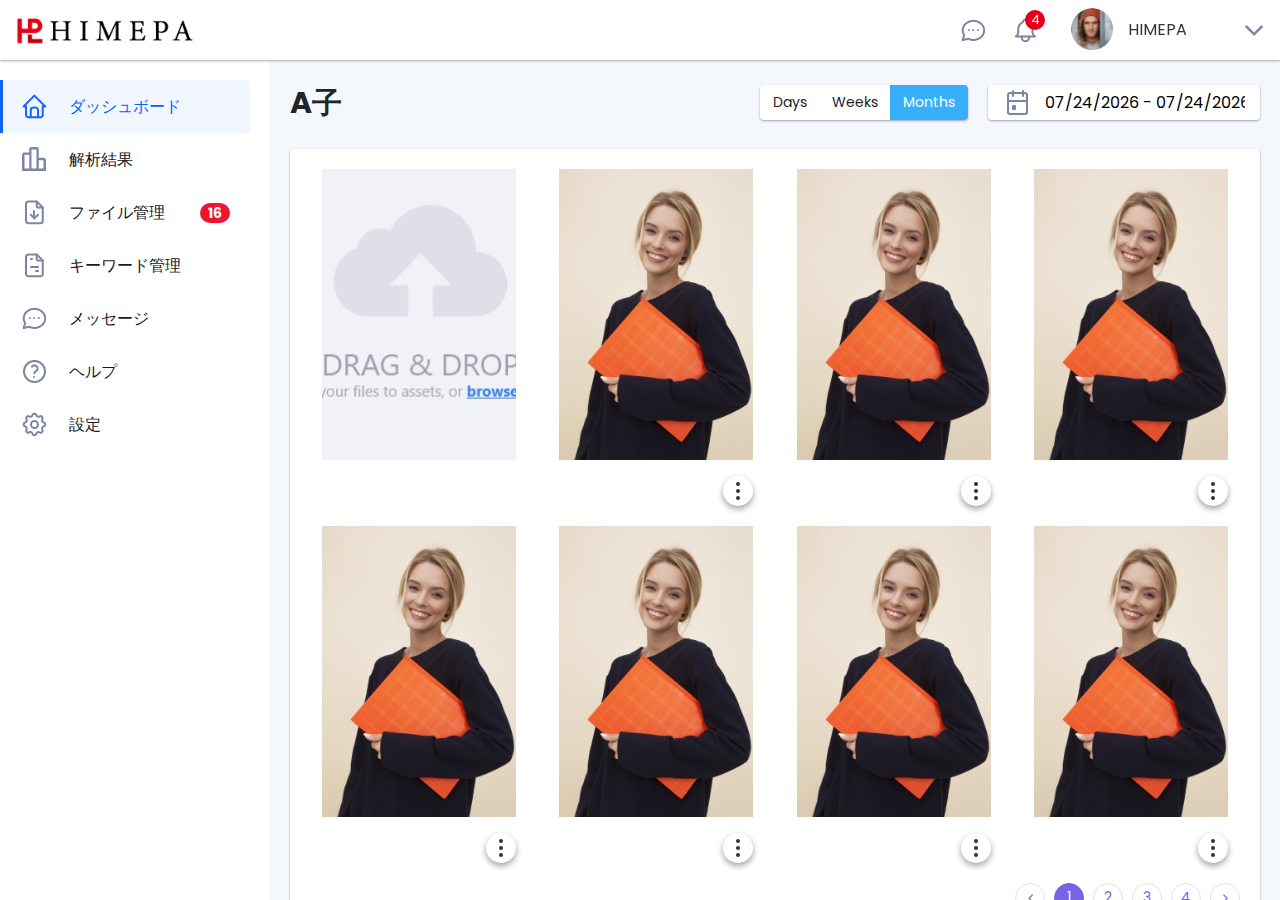
==== file-2.html @ f064c746 "init" ====
<!DOCTYPE html>
<html lang="vi">
    <head>
        <title>Title</title>
        <meta charset="utf-8" />
        <meta name="description" content="Description" />
        <meta name="viewport" content="width=device-width, initial-scale=1, maximum-scale=1, user-scalable=no" />
        <link rel="stylesheet" href="./css/libs.css" />
        <link rel="stylesheet" href="./vendor/daterangepicker/daterangepicker.css" />
        <link rel="stylesheet" href="./css/app.css" />
        <script src="./js/libs.js" defer="defer"></script>
        <script src="./vendor/highchart/highcharts.js" defer="defer"></script>
        <script src="./vendor/daterangepicker/moment.min.js" defer="defer"></script>
        <script src="./vendor/daterangepicker/daterangepicker.js" defer="defer"></script>
        <script src="./js/app.js" defer="defer"></script>
        <script src="./js/chart.js" defer="defer"></script>
    </head>
    <body>
        <div id="fb-root"></div>
        <script async defer crossorigin="anonymous" src="https://connect.facebook.net/vi_VN/sdk.js#xfbml=1&version=v7.0" nonce="QH5eTQTz"></script>
        <div class="page">
            <!-- header-->
            <header class="header">
                <div class="header__inner"><a class="header__logo" href="./index.html"><img src="./images/logo.png" alt="" /></a>
                    <div class="header__elements">
                        <ul class="h-nav">
                            <li class="h-nav__item"><a class="h-nav__link" href="#!"><img src="./images/icon-comment.png" alt="" /></a></li>
                            <li class="h-nav__item"><a class="h-nav__link" href="#!"><img src="./images/icon-bell.png" alt="" /><span class="h-nav__num">4</span></a>
                                <div class="h-nav__menu"><a class="h-notification media" href="#!">
                                        <div class="media-body">
                                            <div class="h-notification__text">Lorem ipsum dolor sit amet consectetur adipisicing elit. Laborum aut exercitationem, assumenda iusto esse eius laboriosam dolores deleniti recusandae corrupti aliquid quo, a blanditiis explicabo voluptatibus illo provident aliquam suscipit.</div>
                                            <div class="h-notification__time">23/06/2020</div>
                                        </div>
                                    </a><a class="h-notification media" href="#!">
                                        <div class="media-body">
                                            <div class="h-notification__text">Lorem ipsum dolor sit amet consectetur adipisicing elit. Laborum aut exercitationem, assumenda iusto esse eius laboriosam dolores deleniti recusandae corrupti aliquid quo, a blanditiis explicabo voluptatibus illo provident aliquam suscipit.</div>
                                            <div class="h-notification__time">23/06/2020</div>
                                        </div>
                                    </a><a class="h-notification media" href="#!">
                                        <div class="media-body">
                                            <div class="h-notification__text">Lorem ipsum dolor sit amet consectetur adipisicing elit. Laborum aut exercitationem, assumenda iusto esse eius laboriosam dolores deleniti recusandae corrupti aliquid quo, a blanditiis explicabo voluptatibus illo provident aliquam suscipit.</div>
                                            <div class="h-notification__time">23/06/2020</div>
                                        </div>
                                    </a><a class="h-notification media" href="#!">
                                        <div class="media-body">
                                            <div class="h-notification__text">Lorem ipsum dolor sit amet consectetur adipisicing elit. Laborum aut exercitationem, assumenda iusto esse eius laboriosam dolores deleniti recusandae corrupti aliquid quo, a blanditiis explicabo voluptatibus illo provident aliquam suscipit.</div>
                                            <div class="h-notification__time">23/06/2020</div>
                                        </div>
                                    </a><a class="h-nav__viewall" href="./account-notification.html">Xem tất cả thông báo</a>
                                </div>
                            </li>
                        </ul>
                        <section class="navbar js-navbar">
                            <div class="navbar__backdrop js-navbar-toggle"></div>
                            <div class="navbar__wrapper">
                                <div class="navbar__header"><a class="header__logo" href="./index.html"><img src="./images/logo.png" alt="" /></a>
                                    <button class="navbar-toggle js-navbar-toggle ml-auto"><span></span><span></span><span></span></button>
                                </div>
                                <div class="navbar__body">
                                    <nav class="h-user"><a class="h-user__toggle" href="#!">
                                            <div class="h-user__avatar"><img src="./images/avatar.png" alt="" /></div><span class="h-user__name mr-3">HIMEPA</span><i class="fa fa-2x fa-angle-down ml-auto"></i>
                                        </a>
                                        <div class="h-user__dropdown"><a class="h-user__item" href="#!"><i class="fa fa-user fa-fw mr-2"></i>Profile</a><a class="h-user__item" href="#!"><i class="fa fa-power-off fa-fw mr-2"></i>Log out</a></div>
                                    </nav>
                                </div>
                            </div>
                        </section>
                        <button class="navbar-toggle d-lg-none js-navbar-toggle ml-20"><span></span><span></span><span></span></button>
                    </div>
                </div>
            </header>
            <div class="page__main">
                <div class="page__sidebar">
                    <ul class="menu">
                        <li class="menu-item"><a class="menu-link active" href="#!"><img src="./images/icon-home.png" alt="" /><span class="menu-text">ダッシュボード</span></a></li>
                        <li class="menu-item"><a class="menu-link" href="./result.html"><img src="./images/icon-bar-chart.png" alt="" /><span class="menu-text">解析結果</span></a></li>
                        <li class="menu-item"><a class="menu-link" href="./file.html"><img src="./images/icon-download.png" alt="" /><span class="menu-text">ファイル管理</span><span class="menu-number">16</span></a></li>
                        <li class="menu-item"><a class="menu-link" href="./keywords.html"><img src="./images/icon-file-text.png" alt="" /><span class="menu-text">キーワード管理</span></a></li>
                        <li class="menu-item"><a class="menu-link" href="#!"><img src="./images/icon-comment.png" alt="" /><span class="menu-text">メッセージ</span></a></li>
                        <li class="menu-item"><a class="menu-link" href="#!"><img src="./images/icon-help.png" alt="" /><span class="menu-text">ヘルプ</span></a></li>
                        <li class="menu-item"><a class="menu-link" href="#!"><img src="./images/icon-cog.png" alt="" /><span class="menu-text">設定</span></a></li>
                    </ul>
                </div>
                <div class="page__content">
                    <!-- main content-->
                    <!-- page header-->
                    <div class="page__header">
                        <div class="page__title">A子</div>
                        <div class="page__elements">
                            <div class="calendar-type btn-group mr-sm-20 mb-10 mb-sm-0"><a class="btn" href="#!">Days</a><a class="btn" href="#!">Weeks</a><a class="btn active" href="#!">Months</a></div>
                            <label class="m-datepicker"><img src="./images/icon-calendar.png" alt="" />
                                <input class="js-daterangepicker" type="text" value="" size="1" />
                            </label>
                        </div>
                    </div>
                    <section class="section">
                        <div class="section__body">
                            <div class="card-grid">
                                <div class="card-grid__col">
                                    <div class="card-2"><a class="card-2__frame" href="#!"><img src="./images/drag-and-drop.jpg" alt="" /></a></div>
                                </div>
                                <div class="card-grid__col">
                                    <div class="card-2"><a class="card-2__frame" href="#!"><img src="./images/girl.jpg" alt="" /></a>
                                        <div class="card-2__footer">
                                            <div class="card-2__name"></div>
                                            <div class="m-dropdown card-2__dropdown"><a class="m-dropdown__toggle" href="#!"><span></span><span></span><span></span></a>
                                                <div class="m-dropdown__menu"><a class="m-dropdown__item" href="#!"><i class="fa fa-fw fa-pencil-square-o mr-2"></i>Edit</a><a class="m-dropdown__item" href="#!"><i class="fa fa-fw fa-trash-o mr-2"></i>Delete</a></div>
                                            </div>
                                        </div>
                                    </div>
                                </div>
                                <div class="card-grid__col">
                                    <div class="card-2"><a class="card-2__frame" href="#!"><img src="./images/girl.jpg" alt="" /></a>
                                        <div class="card-2__footer">
                                            <div class="card-2__name"></div>
                                            <div class="m-dropdown card-2__dropdown"><a class="m-dropdown__toggle" href="#!"><span></span><span></span><span></span></a>
                                                <div class="m-dropdown__menu"><a class="m-dropdown__item" href="#!"><i class="fa fa-fw fa-pencil-square-o mr-2"></i>Edit</a><a class="m-dropdown__item" href="#!"><i class="fa fa-fw fa-trash-o mr-2"></i>Delete</a></div>
                                            </div>
                                        </div>
                                    </div>
                                </div>
                                <div class="card-grid__col">
                                    <div class="card-2"><a class="card-2__frame" href="#!"><img src="./images/girl.jpg" alt="" /></a>
                                        <div class="card-2__footer">
                                            <div class="card-2__name"></div>
                                            <div class="m-dropdown card-2__dropdown"><a class="m-dropdown__toggle" href="#!"><span></span><span></span><span></span></a>
                                                <div class="m-dropdown__menu"><a class="m-dropdown__item" href="#!"><i class="fa fa-fw fa-pencil-square-o mr-2"></i>Edit</a><a class="m-dropdown__item" href="#!"><i class="fa fa-fw fa-trash-o mr-2"></i>Delete</a></div>
                                            </div>
                                        </div>
                                    </div>
                                </div>
                                <div class="card-grid__col">
                                    <div class="card-2"><a class="card-2__frame" href="#!"><img src="./images/girl.jpg" alt="" /></a>
                                        <div class="card-2__footer">
                                            <div class="card-2__name"></div>
                                            <div class="m-dropdown card-2__dropdown"><a class="m-dropdown__toggle" href="#!"><span></span><span></span><span></span></a>
                                                <div class="m-dropdown__menu"><a class="m-dropdown__item" href="#!"><i class="fa fa-fw fa-pencil-square-o mr-2"></i>Edit</a><a class="m-dropdown__item" href="#!"><i class="fa fa-fw fa-trash-o mr-2"></i>Delete</a></div>
                                            </div>
                                        </div>
                                    </div>
                                </div>
                                <div class="card-grid__col">
                                    <div class="card-2"><a class="card-2__frame" href="#!"><img src="./images/girl.jpg" alt="" /></a>
                                        <div class="card-2__footer">
                                            <div class="card-2__name"></div>
                                            <div class="m-dropdown card-2__dropdown"><a class="m-dropdown__toggle" href="#!"><span></span><span></span><span></span></a>
                                                <div class="m-dropdown__menu"><a class="m-dropdown__item" href="#!"><i class="fa fa-fw fa-pencil-square-o mr-2"></i>Edit</a><a class="m-dropdown__item" href="#!"><i class="fa fa-fw fa-trash-o mr-2"></i>Delete</a></div>
                                            </div>
                                        </div>
                                    </div>
                                </div>
                                <div class="card-grid__col">
                                    <div class="card-2"><a class="card-2__frame" href="#!"><img src="./images/girl.jpg" alt="" /></a>
                                        <div class="card-2__footer">
                                            <div class="card-2__name"></div>
                                            <div class="m-dropdown card-2__dropdown"><a class="m-dropdown__toggle" href="#!"><span></span><span></span><span></span></a>
                                                <div class="m-dropdown__menu"><a class="m-dropdown__item" href="#!"><i class="fa fa-fw fa-pencil-square-o mr-2"></i>Edit</a><a class="m-dropdown__item" href="#!"><i class="fa fa-fw fa-trash-o mr-2"></i>Delete</a></div>
                                            </div>
                                        </div>
                                    </div>
                                </div>
                                <div class="card-grid__col">
                                    <div class="card-2"><a class="card-2__frame" href="#!"><img src="./images/girl.jpg" alt="" /></a>
                                        <div class="card-2__footer">
                                            <div class="card-2__name"></div>
                                            <div class="m-dropdown card-2__dropdown"><a class="m-dropdown__toggle" href="#!"><span></span><span></span><span></span></a>
                                                <div class="m-dropdown__menu"><a class="m-dropdown__item" href="#!"><i class="fa fa-fw fa-pencil-square-o mr-2"></i>Edit</a><a class="m-dropdown__item" href="#!"><i class="fa fa-fw fa-trash-o mr-2"></i>Delete</a></div>
                                            </div>
                                        </div>
                                    </div>
                                </div>
                            </div>
                            <nav class="section__pagination">
                                <ul class="pagination">
                                    <li class="page-item disabled"><a class="page-link" href="#!"><i class="fa fa-angle-left"></i></a></li>
                                    <li class="page-item active"><a class="page-link" href="#!">1</a></li>
                                    <li class="page-item"><a class="page-link" href="#!">2</a></li>
                                    <li class="page-item"><a class="page-link" href="#!">3</a></li>
                                    <li class="page-item"><a class="page-link" href="#!">4</a></li>
                                    <li class="page-item"><a class="page-link" href="#!"><i class="fa fa-angle-right"></i></a></li>
                                </ul>
                            </nav>
                        </div>
                    </section>
                </div>
            </div>
        </div>
    </body>
</html>
---- css/libs.css ----
/*!
 *  Font Awesome 4.7.0 by @davegandy - http://fontawesome.io - @fontawesome
 *  License - http://fontawesome.io/license (Font: SIL OFL 1.1, CSS: MIT License)
 */@font-face{font-family:FontAwesome;src:url(../fonts/fontawesome-webfont.eot?v=4.7.0);src:url(../fonts/fontawesome-webfont.eot?#iefix&v=4.7.0) format('embedded-opentype'),url(../fonts/fontawesome-webfont.woff2?v=4.7.0) format('woff2'),url(../fonts/fontawesome-webfont.woff?v=4.7.0) format('woff'),url(../fonts/fontawesome-webfont.ttf?v=4.7.0) format('truetype'),url(../fonts/fontawesome-webfont.svg?v=4.7.0#fontawesomeregular) format('svg');font-weight:400;font-style:normal}.fa{display:inline-block;font:normal normal normal 14px/1 FontAwesome;font-size:inherit;text-rendering:auto;-webkit-font-smoothing:antialiased;-moz-osx-font-smoothing:grayscale}.fa-lg{font-size:1.33333333em;line-height:.75em;vertical-align:-15%}.fa-2x{font-size:2em}.fa-3x{font-size:3em}.fa-4x{font-size:4em}.fa-5x{font-size:5em}.fa-fw{width:1.28571429em;text-align:center}.fa-ul{padding-left:0;margin-left:2.14285714em;list-style-type:none}.fa-ul>li{position:relative}.fa-li{position:absolute;left:-2.14285714em;width:2.14285714em;top:.14285714em;text-align:center}.fa-li.fa-lg{left:-1.85714286em}.fa-border{padding:.2em .25em .15em;border:solid .08em #eee;border-radius:.1em}.fa-pull-left{float:left}.fa-pull-right{float:right}.fa.fa-pull-left{margin-right:.3em}.fa.fa-pull-right{margin-left:.3em}.pull-right{float:right}.pull-left{float:left}.fa.pull-left{margin-right:.3em}.fa.pull-right{margin-left:.3em}.fa-spin{-webkit-animation:fa-spin 2s infinite linear;animation:fa-spin 2s infinite linear}.fa-pulse{-webkit-animation:fa-spin 1s infinite steps(8);animation:fa-spin 1s infinite steps(8)}@-webkit-keyframes fa-spin{0%{-webkit-transform:rotate(0);transform:rotate(0)}100%{-webkit-transform:rotate(359deg);transform:rotate(359deg)}}@keyframes fa-spin{0%{-webkit-transform:rotate(0);transform:rotate(0)}100%{-webkit-transform:rotate(359deg);transform:rotate(359deg)}}.fa-rotate-90{-webkit-transform:rotate(90deg);-ms-transform:rotate(90deg);transform:rotate(90deg)}.fa-rotate-180{-webkit-transform:rotate(180deg);-ms-transform:rotate(180deg);transform:rotate(180deg)}.fa-rotate-270{-webkit-transform:rotate(270deg);-ms-transform:rotate(270deg);transform:rotate(270deg)}.fa-flip-horizontal{-webkit-transform:scale(-1,1);-ms-transform:scale(-1,1);transform:scale(-1,1)}.fa-flip-vertical{-webkit-transform:scale(1,-1);-ms-transform:scale(1,-1);transform:scale(1,-1)}:root .fa-flip-horizontal,:root .fa-flip-vertical,:root .fa-rotate-180,:root .fa-rotate-270,:root .fa-rotate-90{filter:none}.fa-stack{position:relative;display:inline-block;width:2em;height:2em;line-height:2em;vertical-align:middle}.fa-stack-1x,.fa-stack-2x{position:absolute;left:0;width:100%;text-align:center}.fa-stack-1x{line-height:inherit}.fa-stack-2x{font-size:2em}.fa-inverse{color:#fff}.fa-glass:before{content:"\f000"}.fa-music:before{content:"\f001"}.fa-search:before{content:"\f002"}.fa-envelope-o:before{content:"\f003"}.fa-heart:before{content:"\f004"}.fa-star:before{content:"\f005"}.fa-star-o:before{content:"\f006"}.fa-user:before{content:"\f007"}.fa-film:before{content:"\f008"}.fa-th-large:before{content:"\f009"}.fa-th:before{content:"\f00a"}.fa-th-list:before{content:"\f00b"}.fa-check:before{content:"\f00c"}.fa-close:before,.fa-remove:before,.fa-times:before{content:"\f00d"}.fa-search-plus:before{content:"\f00e"}.fa-search-minus:before{content:"\f010"}.fa-power-off:before{content:"\f011"}.fa-signal:before{content:"\f012"}.fa-cog:before,.fa-gear:before{content:"\f013"}.fa-trash-o:before{content:"\f014"}.fa-home:before{content:"\f015"}.fa-file-o:before{content:"\f016"}.fa-clock-o:before{content:"\f017"}.fa-road:before{content:"\f018"}.fa-download:before{content:"\f019"}.fa-arrow-circle-o-down:before{content:"\f01a"}.fa-arrow-circle-o-up:before{content:"\f01b"}.fa-inbox:before{content:"\f01c"}.fa-play-circle-o:before{content:"\f01d"}.fa-repeat:before,.fa-rotate-right:before{content:"\f01e"}.fa-refresh:before{content:"\f021"}.fa-list-alt:before{content:"\f022"}.fa-lock:before{content:"\f023"}.fa-flag:before{content:"\f024"}.fa-headphones:before{content:"\f025"}.fa-volume-off:before{content:"\f026"}.fa-volume-down:before{content:"\f027"}.fa-volume-up:before{content:"\f028"}.fa-qrcode:before{content:"\f029"}.fa-barcode:before{content:"\f02a"}.fa-tag:before{content:"\f02b"}.fa-tags:before{content:"\f02c"}.fa-book:before{content:"\f02d"}.fa-bookmark:before{content:"\f02e"}.fa-print:before{content:"\f02f"}.fa-camera:before{content:"\f030"}.fa-font:before{content:"\f031"}.fa-bold:before{content:"\f032"}.fa-italic:before{content:"\f033"}.fa-text-height:before{content:"\f034"}.fa-text-width:before{content:"\f035"}.fa-align-left:before{content:"\f036"}.fa-align-center:before{content:"\f037"}.fa-align-right:before{content:"\f038"}.fa-align-justify:before{content:"\f039"}.fa-list:before{content:"\f03a"}.fa-dedent:before,.fa-outdent:before{content:"\f03b"}.fa-indent:before{content:"\f03c"}.fa-video-camera:before{content:"\f03d"}.fa-image:before,.fa-photo:before,.fa-picture-o:before{content:"\f03e"}.fa-pencil:before{content:"\f040"}.fa-map-marker:before{content:"\f041"}.fa-adjust:before{content:"\f042"}.fa-tint:before{content:"\f043"}.fa-edit:before,.fa-pencil-square-o:before{content:"\f044"}.fa-share-square-o:before{content:"\f045"}.fa-check-square-o:before{content:"\f046"}.fa-arrows:before{content:"\f047"}.fa-step-backward:before{content:"\f048"}.fa-fast-backward:before{content:"\f049"}.fa-backward:before{content:"\f04a"}.fa-play:before{content:"\f04b"}.fa-pause:before{content:"\f04c"}.fa-stop:before{content:"\f04d"}.fa-forward:before{content:"\f04e"}.fa-fast-forward:before{content:"\f050"}.fa-step-forward:before{content:"\f051"}.fa-eject:before{content:"\f052"}.fa-chevron-left:before{content:"\f053"}.fa-chevron-right:before{content:"\f054"}.fa-plus-circle:before{content:"\f055"}.fa-minus-circle:before{content:"\f056"}.fa-times-circle:before{content:"\f057"}.fa-check-circle:before{content:"\f058"}.fa-question-circle:before{content:"\f059"}.fa-info-circle:before{content:"\f05a"}.fa-crosshairs:before{content:"\f05b"}.fa-times-circle-o:before{content:"\f05c"}.fa-check-circle-o:before{content:"\f05d"}.fa-ban:before{content:"\f05e"}.fa-arrow-left:before{content:"\f060"}.fa-arrow-right:before{content:"\f061"}.fa-arrow-up:before{content:"\f062"}.fa-arrow-down:before{content:"\f063"}.fa-mail-forward:before,.fa-share:before{content:"\f064"}.fa-expand:before{content:"\f065"}.fa-compress:before{content:"\f066"}.fa-plus:before{content:"\f067"}.fa-minus:before{content:"\f068"}.fa-asterisk:before{content:"\f069"}.fa-exclamation-circle:before{content:"\f06a"}.fa-gift:before{content:"\f06b"}.fa-leaf:before{content:"\f06c"}.fa-fire:before{content:"\f06d"}.fa-eye:before{content:"\f06e"}.fa-eye-slash:before{content:"\f070"}.fa-exclamation-triangle:before,.fa-warning:before{content:"\f071"}.fa-plane:before{content:"\f072"}.fa-calendar:before{content:"\f073"}.fa-random:before{content:"\f074"}.fa-comment:before{content:"\f075"}.fa-magnet:before{content:"\f076"}.fa-chevron-up:before{content:"\f077"}.fa-chevron-down:before{content:"\f078"}.fa-retweet:before{content:"\f079"}.fa-shopping-cart:before{content:"\f07a"}.fa-folder:before{content:"\f07b"}.fa-folder-open:before{content:"\f07c"}.fa-arrows-v:before{content:"\f07d"}.fa-arrows-h:before{content:"\f07e"}.fa-bar-chart-o:before,.fa-bar-chart:before{content:"\f080"}.fa-twitter-square:before{content:"\f081"}.fa-facebook-square:before{content:"\f082"}.fa-camera-retro:before{content:"\f083"}.fa-key:before{content:"\f084"}.fa-cogs:before,.fa-gears:before{content:"\f085"}.fa-comments:before{content:"\f086"}.fa-thumbs-o-up:before{content:"\f087"}.fa-thumbs-o-down:before{content:"\f088"}.fa-star-half:before{content:"\f089"}.fa-heart-o:before{content:"\f08a"}.fa-sign-out:before{content:"\f08b"}.fa-linkedin-square:before{content:"\f08c"}.fa-thumb-tack:before{content:"\f08d"}.fa-external-link:before{content:"\f08e"}.fa-sign-in:before{content:"\f090"}.fa-trophy:before{content:"\f091"}.fa-github-square:before{content:"\f092"}.fa-upload:before{content:"\f093"}.fa-lemon-o:before{content:"\f094"}.fa-phone:before{content:"\f095"}.fa-square-o:before{content:"\f096"}.fa-bookmark-o:before{content:"\f097"}.fa-phone-square:before{content:"\f098"}.fa-twitter:before{content:"\f099"}.fa-facebook-f:before,.fa-facebook:before{content:"\f09a"}.fa-github:before{content:"\f09b"}.fa-unlock:before{content:"\f09c"}.fa-credit-card:before{content:"\f09d"}.fa-feed:before,.fa-rss:before{content:"\f09e"}.fa-hdd-o:before{content:"\f0a0"}.fa-bullhorn:before{content:"\f0a1"}.fa-bell:before{content:"\f0f3"}.fa-certificate:before{content:"\f0a3"}.fa-hand-o-right:before{content:"\f0a4"}.fa-hand-o-left:before{content:"\f0a5"}.fa-hand-o-up:before{content:"\f0a6"}.fa-hand-o-down:before{content:"\f0a7"}.fa-arrow-circle-left:before{content:"\f0a8"}.fa-arrow-circle-right:before{content:"\f0a9"}.fa-arrow-circle-up:before{content:"\f0aa"}.fa-arrow-circle-down:before{content:"\f0ab"}.fa-globe:before{content:"\f0ac"}.fa-wrench:before{content:"\f0ad"}.fa-tasks:before{content:"\f0ae"}.fa-filter:before{content:"\f0b0"}.fa-briefcase:before{content:"\f0b1"}.fa-arrows-alt:before{content:"\f0b2"}.fa-group:before,.fa-users:before{content:"\f0c0"}.fa-chain:before,.fa-link:before{content:"\f0c1"}.fa-cloud:before{content:"\f0c2"}.fa-flask:before{content:"\f0c3"}.fa-cut:before,.fa-scissors:before{content:"\f0c4"}.fa-copy:before,.fa-files-o:before{content:"\f0c5"}.fa-paperclip:before{content:"\f0c6"}.fa-floppy-o:before,.fa-save:before{content:"\f0c7"}.fa-square:before{content:"\f0c8"}.fa-bars:before,.fa-navicon:before,.fa-reorder:before{content:"\f0c9"}.fa-list-ul:before{content:"\f0ca"}.fa-list-ol:before{content:"\f0cb"}.fa-strikethrough:before{content:"\f0cc"}.fa-underline:before{content:"\f0cd"}.fa-table:before{content:"\f0ce"}.fa-magic:before{content:"\f0d0"}.fa-truck:before{content:"\f0d1"}.fa-pinterest:before{content:"\f0d2"}.fa-pinterest-square:before{content:"\f0d3"}.fa-google-plus-square:before{content:"\f0d4"}.fa-google-plus:before{content:"\f0d5"}.fa-money:before{content:"\f0d6"}.fa-caret-down:before{content:"\f0d7"}.fa-caret-up:before{content:"\f0d8"}.fa-caret-left:before{content:"\f0d9"}.fa-caret-right:before{content:"\f0da"}.fa-columns:before{content:"\f0db"}.fa-sort:before,.fa-unsorted:before{content:"\f0dc"}.fa-sort-desc:before,.fa-sort-down:before{content:"\f0dd"}.fa-sort-asc:before,.fa-sort-up:before{content:"\f0de"}.fa-envelope:before{content:"\f0e0"}.fa-linkedin:before{content:"\f0e1"}.fa-rotate-left:before,.fa-undo:before{content:"\f0e2"}.fa-gavel:before,.fa-legal:before{content:"\f0e3"}.fa-dashboard:before,.fa-tachometer:before{content:"\f0e4"}.fa-comment-o:before{content:"\f0e5"}.fa-comments-o:before{content:"\f0e6"}.fa-bolt:before,.fa-flash:before{content:"\f0e7"}.fa-sitemap:before{content:"\f0e8"}.fa-umbrella:before{content:"\f0e9"}.fa-clipboard:before,.fa-paste:before{content:"\f0ea"}.fa-lightbulb-o:before{content:"\f0eb"}.fa-exchange:before{content:"\f0ec"}.fa-cloud-download:before{content:"\f0ed"}.fa-cloud-upload:before{content:"\f0ee"}.fa-user-md:before{content:"\f0f0"}.fa-stethoscope:before{content:"\f0f1"}.fa-suitcase:before{content:"\f0f2"}.fa-bell-o:before{content:"\f0a2"}.fa-coffee:before{content:"\f0f4"}.fa-cutlery:before{content:"\f0f5"}.fa-file-text-o:before{content:"\f0f6"}.fa-building-o:before{content:"\f0f7"}.fa-hospital-o:before{content:"\f0f8"}.fa-ambulance:before{content:"\f0f9"}.fa-medkit:before{content:"\f0fa"}.fa-fighter-jet:before{content:"\f0fb"}.fa-beer:before{content:"\f0fc"}.fa-h-square:before{content:"\f0fd"}.fa-plus-square:before{content:"\f0fe"}.fa-angle-double-left:before{content:"\f100"}.fa-angle-double-right:before{content:"\f101"}.fa-angle-double-up:before{content:"\f102"}.fa-angle-double-down:before{content:"\f103"}.fa-angle-left:before{content:"\f104"}.fa-angle-right:before{content:"\f105"}.fa-angle-up:before{content:"\f106"}.fa-angle-down:before{content:"\f107"}.fa-desktop:before{content:"\f108"}.fa-laptop:before{content:"\f109"}.fa-tablet:before{content:"\f10a"}.fa-mobile-phone:before,.fa-mobile:before{content:"\f10b"}.fa-circle-o:before{content:"\f10c"}.fa-quote-left:before{content:"\f10d"}.fa-quote-right:before{content:"\f10e"}.fa-spinner:before{content:"\f110"}.fa-circle:before{content:"\f111"}.fa-mail-reply:before,.fa-reply:before{content:"\f112"}.fa-github-alt:before{content:"\f113"}.fa-folder-o:before{content:"\f114"}.fa-folder-open-o:before{content:"\f115"}.fa-smile-o:before{content:"\f118"}.fa-frown-o:before{content:"\f119"}.fa-meh-o:before{content:"\f11a"}.fa-gamepad:before{content:"\f11b"}.fa-keyboard-o:before{content:"\f11c"}.fa-flag-o:before{content:"\f11d"}.fa-flag-checkered:before{content:"\f11e"}.fa-terminal:before{content:"\f120"}.fa-code:before{content:"\f121"}.fa-mail-reply-all:before,.fa-reply-all:before{content:"\f122"}.fa-star-half-empty:before,.fa-star-half-full:before,.fa-star-half-o:before{content:"\f123"}.fa-location-arrow:before{content:"\f124"}.fa-crop:before{content:"\f125"}.fa-code-fork:before{content:"\f126"}.fa-chain-broken:before,.fa-unlink:before{content:"\f127"}.fa-question:before{content:"\f128"}.fa-info:before{content:"\f129"}.fa-exclamation:before{content:"\f12a"}.fa-superscript:before{content:"\f12b"}.fa-subscript:before{content:"\f12c"}.fa-eraser:before{content:"\f12d"}.fa-puzzle-piece:before{content:"\f12e"}.fa-microphone:before{content:"\f130"}.fa-microphone-slash:before{content:"\f131"}.fa-shield:before{content:"\f132"}.fa-calendar-o:before{content:"\f133"}.fa-fire-extinguisher:before{content:"\f134"}.fa-rocket:before{content:"\f135"}.fa-maxcdn:before{content:"\f136"}.fa-chevron-circle-left:before{content:"\f137"}.fa-chevron-circle-right:before{content:"\f138"}.fa-chevron-circle-up:before{content:"\f139"}.fa-chevron-circle-down:before{content:"\f13a"}.fa-html5:before{content:"\f13b"}.fa-css3:before{content:"\f13c"}.fa-anchor:before{content:"\f13d"}.fa-unlock-alt:before{content:"\f13e"}.fa-bullseye:before{content:"\f140"}.fa-ellipsis-h:before{content:"\f141"}.fa-ellipsis-v:before{content:"\f142"}.fa-rss-square:before{content:"\f143"}.fa-play-circle:before{content:"\f144"}.fa-ticket:before{content:"\f145"}.fa-minus-square:before{content:"\f146"}.fa-minus-square-o:before{content:"\f147"}.fa-level-up:before{content:"\f148"}.fa-level-down:before{content:"\f149"}.fa-check-square:before{content:"\f14a"}.fa-pencil-square:before{content:"\f14b"}.fa-external-link-square:before{content:"\f14c"}.fa-share-square:before{content:"\f14d"}.fa-compass:before{content:"\f14e"}.fa-caret-square-o-down:before,.fa-toggle-down:before{content:"\f150"}.fa-caret-square-o-up:before,.fa-toggle-up:before{content:"\f151"}.fa-caret-square-o-right:before,.fa-toggle-right:before{content:"\f152"}.fa-eur:before,.fa-euro:before{content:"\f153"}.fa-gbp:before{content:"\f154"}.fa-dollar:before,.fa-usd:before{content:"\f155"}.fa-inr:before,.fa-rupee:before{content:"\f156"}.fa-cny:before,.fa-jpy:before,.fa-rmb:before,.fa-yen:before{content:"\f157"}.fa-rouble:before,.fa-rub:before,.fa-ruble:before{content:"\f158"}.fa-krw:before,.fa-won:before{content:"\f159"}.fa-bitcoin:before,.fa-btc:before{content:"\f15a"}.fa-file:before{content:"\f15b"}.fa-file-text:before{content:"\f15c"}.fa-sort-alpha-asc:before{content:"\f15d"}.fa-sort-alpha-desc:before{content:"\f15e"}.fa-sort-amount-asc:before{content:"\f160"}.fa-sort-amount-desc:before{content:"\f161"}.fa-sort-numeric-asc:before{content:"\f162"}.fa-sort-numeric-desc:before{content:"\f163"}.fa-thumbs-up:before{content:"\f164"}.fa-thumbs-down:before{content:"\f165"}.fa-youtube-square:before{content:"\f166"}.fa-youtube:before{content:"\f167"}.fa-xing:before{content:"\f168"}.fa-xing-square:before{content:"\f169"}.fa-youtube-play:before{content:"\f16a"}.fa-dropbox:before{content:"\f16b"}.fa-stack-overflow:before{content:"\f16c"}.fa-instagram:before{content:"\f16d"}.fa-flickr:before{content:"\f16e"}.fa-adn:before{content:"\f170"}.fa-bitbucket:before{content:"\f171"}.fa-bitbucket-square:before{content:"\f172"}.fa-tumblr:before{content:"\f173"}.fa-tumblr-square:before{content:"\f174"}.fa-long-arrow-down:before{content:"\f175"}.fa-long-arrow-up:before{content:"\f176"}.fa-long-arrow-left:before{content:"\f177"}.fa-long-arrow-right:before{content:"\f178"}.fa-apple:before{content:"\f179"}.fa-windows:before{content:"\f17a"}.fa-android:before{content:"\f17b"}.fa-linux:before{content:"\f17c"}.fa-dribbble:before{content:"\f17d"}.fa-skype:before{content:"\f17e"}.fa-foursquare:before{content:"\f180"}.fa-trello:before{content:"\f181"}.fa-female:before{content:"\f182"}.fa-male:before{content:"\f183"}.fa-gittip:before,.fa-gratipay:before{content:"\f184"}.fa-sun-o:before{content:"\f185"}.fa-moon-o:before{content:"\f186"}.fa-archive:before{content:"\f187"}.fa-bug:before{content:"\f188"}.fa-vk:before{content:"\f189"}.fa-weibo:before{content:"\f18a"}.fa-renren:before{content:"\f18b"}.fa-pagelines:before{content:"\f18c"}.fa-stack-exchange:before{content:"\f18d"}.fa-arrow-circle-o-right:before{content:"\f18e"}.fa-arrow-circle-o-left:before{content:"\f190"}.fa-caret-square-o-left:before,.fa-toggle-left:before{content:"\f191"}.fa-dot-circle-o:before{content:"\f192"}.fa-wheelchair:before{content:"\f193"}.fa-vimeo-square:before{content:"\f194"}.fa-try:before,.fa-turkish-lira:before{content:"\f195"}.fa-plus-square-o:before{content:"\f196"}.fa-space-shuttle:before{content:"\f197"}.fa-slack:before{content:"\f198"}.fa-envelope-square:before{content:"\f199"}.fa-wordpress:before{content:"\f19a"}.fa-openid:before{content:"\f19b"}.fa-bank:before,.fa-institution:before,.fa-university:before{content:"\f19c"}.fa-graduation-cap:before,.fa-mortar-board:before{content:"\f19d"}.fa-yahoo:before{content:"\f19e"}.fa-google:before{content:"\f1a0"}.fa-reddit:before{content:"\f1a1"}.fa-reddit-square:before{content:"\f1a2"}.fa-stumbleupon-circle:before{content:"\f1a3"}.fa-stumbleupon:before{content:"\f1a4"}.fa-delicious:before{content:"\f1a5"}.fa-digg:before{content:"\f1a6"}.fa-pied-piper-pp:before{content:"\f1a7"}.fa-pied-piper-alt:before{content:"\f1a8"}.fa-drupal:before{content:"\f1a9"}.fa-joomla:before{content:"\f1aa"}.fa-language:before{content:"\f1ab"}.fa-fax:before{content:"\f1ac"}.fa-building:before{content:"\f1ad"}.fa-child:before{content:"\f1ae"}.fa-paw:before{content:"\f1b0"}.fa-spoon:before{content:"\f1b1"}.fa-cube:before{content:"\f1b2"}.fa-cubes:before{content:"\f1b3"}.fa-behance:before{content:"\f1b4"}.fa-behance-square:before{content:"\f1b5"}.fa-steam:before{content:"\f1b6"}.fa-steam-square:before{content:"\f1b7"}.fa-recycle:before{content:"\f1b8"}.fa-automobile:before,.fa-car:before{content:"\f1b9"}.fa-cab:before,.fa-taxi:before{content:"\f1ba"}.fa-tree:before{content:"\f1bb"}.fa-spotify:before{content:"\f1bc"}.fa-deviantart:before{content:"\f1bd"}.fa-soundcloud:before{content:"\f1be"}.fa-database:before{content:"\f1c0"}.fa-file-pdf-o:before{content:"\f1c1"}.fa-file-word-o:before{content:"\f1c2"}.fa-file-excel-o:before{content:"\f1c3"}.fa-file-powerpoint-o:before{content:"\f1c4"}.fa-file-image-o:before,.fa-file-photo-o:before,.fa-file-picture-o:before{content:"\f1c5"}.fa-file-archive-o:before,.fa-file-zip-o:before{content:"\f1c6"}.fa-file-audio-o:before,.fa-file-sound-o:before{content:"\f1c7"}.fa-file-movie-o:before,.fa-file-video-o:before{content:"\f1c8"}.fa-file-code-o:before{content:"\f1c9"}.fa-vine:before{content:"\f1ca"}.fa-codepen:before{content:"\f1cb"}.fa-jsfiddle:before{content:"\f1cc"}.fa-life-bouy:before,.fa-life-buoy:before,.fa-life-ring:before,.fa-life-saver:before,.fa-support:before{content:"\f1cd"}.fa-circle-o-notch:before{content:"\f1ce"}.fa-ra:before,.fa-rebel:before,.fa-resistance:before{content:"\f1d0"}.fa-empire:before,.fa-ge:before{content:"\f1d1"}.fa-git-square:before{content:"\f1d2"}.fa-git:before{content:"\f1d3"}.fa-hacker-news:before,.fa-y-combinator-square:before,.fa-yc-square:before{content:"\f1d4"}.fa-tencent-weibo:before{content:"\f1d5"}.fa-qq:before{content:"\f1d6"}.fa-wechat:before,.fa-weixin:before{content:"\f1d7"}.fa-paper-plane:before,.fa-send:before{content:"\f1d8"}.fa-paper-plane-o:before,.fa-send-o:before{content:"\f1d9"}.fa-history:before{content:"\f1da"}.fa-circle-thin:before{content:"\f1db"}.fa-header:before{content:"\f1dc"}.fa-paragraph:before{content:"\f1dd"}.fa-sliders:before{content:"\f1de"}.fa-share-alt:before{content:"\f1e0"}.fa-share-alt-square:before{content:"\f1e1"}.fa-bomb:before{content:"\f1e2"}.fa-futbol-o:before,.fa-soccer-ball-o:before{content:"\f1e3"}.fa-tty:before{content:"\f1e4"}.fa-binoculars:before{content:"\f1e5"}.fa-plug:before{content:"\f1e6"}.fa-slideshare:before{content:"\f1e7"}.fa-twitch:before{content:"\f1e8"}.fa-yelp:before{content:"\f1e9"}.fa-newspaper-o:before{content:"\f1ea"}.fa-wifi:before{content:"\f1eb"}.fa-calculator:before{content:"\f1ec"}.fa-paypal:before{content:"\f1ed"}.fa-google-wallet:before{content:"\f1ee"}.fa-cc-visa:before{content:"\f1f0"}.fa-cc-mastercard:before{content:"\f1f1"}.fa-cc-discover:before{content:"\f1f2"}.fa-cc-amex:before{content:"\f1f3"}.fa-cc-paypal:before{content:"\f1f4"}.fa-cc-stripe:before{content:"\f1f5"}.fa-bell-slash:before{content:"\f1f6"}.fa-bell-slash-o:before{content:"\f1f7"}.fa-trash:before{content:"\f1f8"}.fa-copyright:before{content:"\f1f9"}.fa-at:before{content:"\f1fa"}.fa-eyedropper:before{content:"\f1fb"}.fa-paint-brush:before{content:"\f1fc"}.fa-birthday-cake:before{content:"\f1fd"}.fa-area-chart:before{content:"\f1fe"}.fa-pie-chart:before{content:"\f200"}.fa-line-chart:before{content:"\f201"}.fa-lastfm:before{content:"\f202"}.fa-lastfm-square:before{content:"\f203"}.fa-toggle-off:before{content:"\f204"}.fa-toggle-on:before{content:"\f205"}.fa-bicycle:before{content:"\f206"}.fa-bus:before{content:"\f207"}.fa-ioxhost:before{content:"\f208"}.fa-angellist:before{content:"\f209"}.fa-cc:before{content:"\f20a"}.fa-ils:before,.fa-shekel:before,.fa-sheqel:before{content:"\f20b"}.fa-meanpath:before{content:"\f20c"}.fa-buysellads:before{content:"\f20d"}.fa-connectdevelop:before{content:"\f20e"}.fa-dashcube:before{content:"\f210"}.fa-forumbee:before{content:"\f211"}.fa-leanpub:before{content:"\f212"}.fa-sellsy:before{content:"\f213"}.fa-shirtsinbulk:before{content:"\f214"}.fa-simplybuilt:before{content:"\f215"}.fa-skyatlas:before{content:"\f216"}.fa-cart-plus:before{content:"\f217"}.fa-cart-arrow-down:before{content:"\f218"}.fa-diamond:before{content:"\f219"}.fa-ship:before{content:"\f21a"}.fa-user-secret:before{content:"\f21b"}.fa-motorcycle:before{content:"\f21c"}.fa-street-view:before{content:"\f21d"}.fa-heartbeat:before{content:"\f21e"}.fa-venus:before{content:"\f221"}.fa-mars:before{content:"\f222"}.fa-mercury:before{content:"\f223"}.fa-intersex:before,.fa-transgender:before{content:"\f224"}.fa-transgender-alt:before{content:"\f225"}.fa-venus-double:before{content:"\f226"}.fa-mars-double:before{content:"\f227"}.fa-venus-mars:before{content:"\f228"}.fa-mars-stroke:before{content:"\f229"}.fa-mars-stroke-v:before{content:"\f22a"}.fa-mars-stroke-h:before{content:"\f22b"}.fa-neuter:before{content:"\f22c"}.fa-genderless:before{content:"\f22d"}.fa-facebook-official:before{content:"\f230"}.fa-pinterest-p:before{content:"\f231"}.fa-whatsapp:before{content:"\f232"}.fa-server:before{content:"\f233"}.fa-user-plus:before{content:"\f234"}.fa-user-times:before{content:"\f235"}.fa-bed:before,.fa-hotel:before{content:"\f236"}.fa-viacoin:before{content:"\f237"}.fa-train:before{content:"\f238"}.fa-subway:before{content:"\f239"}.fa-medium:before{content:"\f23a"}.fa-y-combinator:before,.fa-yc:before{content:"\f23b"}.fa-optin-monster:before{content:"\f23c"}.fa-opencart:before{content:"\f23d"}.fa-expeditedssl:before{content:"\f23e"}.fa-battery-4:before,.fa-battery-full:before,.fa-battery:before{content:"\f240"}.fa-battery-3:before,.fa-battery-three-quarters:before{content:"\f241"}.fa-battery-2:before,.fa-battery-half:before{content:"\f242"}.fa-battery-1:before,.fa-battery-quarter:before{content:"\f243"}.fa-battery-0:before,.fa-battery-empty:before{content:"\f244"}.fa-mouse-pointer:before{content:"\f245"}.fa-i-cursor:before{content:"\f246"}.fa-object-group:before{content:"\f247"}.fa-object-ungroup:before{content:"\f248"}.fa-sticky-note:before{content:"\f249"}.fa-sticky-note-o:before{content:"\f24a"}.fa-cc-jcb:before{content:"\f24b"}.fa-cc-diners-club:before{content:"\f24c"}.fa-clone:before{content:"\f24d"}.fa-balance-scale:before{content:"\f24e"}.fa-hourglass-o:before{content:"\f250"}.fa-hourglass-1:before,.fa-hourglass-start:before{content:"\f251"}.fa-hourglass-2:before,.fa-hourglass-half:before{content:"\f252"}.fa-hourglass-3:before,.fa-hourglass-end:before{content:"\f253"}.fa-hourglass:before{content:"\f254"}.fa-hand-grab-o:before,.fa-hand-rock-o:before{content:"\f255"}.fa-hand-paper-o:before,.fa-hand-stop-o:before{content:"\f256"}.fa-hand-scissors-o:before{content:"\f257"}.fa-hand-lizard-o:before{content:"\f258"}.fa-hand-spock-o:before{content:"\f259"}.fa-hand-pointer-o:before{content:"\f25a"}.fa-hand-peace-o:before{content:"\f25b"}.fa-trademark:before{content:"\f25c"}.fa-registered:before{content:"\f25d"}.fa-creative-commons:before{content:"\f25e"}.fa-gg:before{content:"\f260"}.fa-gg-circle:before{content:"\f261"}.fa-tripadvisor:before{content:"\f262"}.fa-odnoklassniki:before{content:"\f263"}.fa-odnoklassniki-square:before{content:"\f264"}.fa-get-pocket:before{content:"\f265"}.fa-wikipedia-w:before{content:"\f266"}.fa-safari:before{content:"\f267"}.fa-chrome:before{content:"\f268"}.fa-firefox:before{content:"\f269"}.fa-opera:before{content:"\f26a"}.fa-internet-explorer:before{content:"\f26b"}.fa-television:before,.fa-tv:before{content:"\f26c"}.fa-contao:before{content:"\f26d"}.fa-500px:before{content:"\f26e"}.fa-amazon:before{content:"\f270"}.fa-calendar-plus-o:before{content:"\f271"}.fa-calendar-minus-o:before{content:"\f272"}.fa-calendar-times-o:before{content:"\f273"}.fa-calendar-check-o:before{content:"\f274"}.fa-industry:before{content:"\f275"}.fa-map-pin:before{content:"\f276"}.fa-map-signs:before{content:"\f277"}.fa-map-o:before{content:"\f278"}.fa-map:before{content:"\f279"}.fa-commenting:before{content:"\f27a"}.fa-commenting-o:before{content:"\f27b"}.fa-houzz:before{content:"\f27c"}.fa-vimeo:before{content:"\f27d"}.fa-black-tie:before{content:"\f27e"}.fa-fonticons:before{content:"\f280"}.fa-reddit-alien:before{content:"\f281"}.fa-edge:before{content:"\f282"}.fa-credit-card-alt:before{content:"\f283"}.fa-codiepie:before{content:"\f284"}.fa-modx:before{content:"\f285"}.fa-fort-awesome:before{content:"\f286"}.fa-usb:before{content:"\f287"}.fa-product-hunt:before{content:"\f288"}.fa-mixcloud:before{content:"\f289"}.fa-scribd:before{content:"\f28a"}.fa-pause-circle:before{content:"\f28b"}.fa-pause-circle-o:before{content:"\f28c"}.fa-stop-circle:before{content:"\f28d"}.fa-stop-circle-o:before{content:"\f28e"}.fa-shopping-bag:before{content:"\f290"}.fa-shopping-basket:before{content:"\f291"}.fa-hashtag:before{content:"\f292"}.fa-bluetooth:before{content:"\f293"}.fa-bluetooth-b:before{content:"\f294"}.fa-percent:before{content:"\f295"}.fa-gitlab:before{content:"\f296"}.fa-wpbeginner:before{content:"\f297"}.fa-wpforms:before{content:"\f298"}.fa-envira:before{content:"\f299"}.fa-universal-access:before{content:"\f29a"}.fa-wheelchair-alt:before{content:"\f29b"}.fa-question-circle-o:before{content:"\f29c"}.fa-blind:before{content:"\f29d"}.fa-audio-description:before{content:"\f29e"}.fa-volume-control-phone:before{content:"\f2a0"}.fa-braille:before{content:"\f2a1"}.fa-assistive-listening-systems:before{content:"\f2a2"}.fa-american-sign-language-interpreting:before,.fa-asl-interpreting:before{content:"\f2a3"}.fa-deaf:before,.fa-deafness:before,.fa-hard-of-hearing:before{content:"\f2a4"}.fa-glide:before{content:"\f2a5"}.fa-glide-g:before{content:"\f2a6"}.fa-sign-language:before,.fa-signing:before{content:"\f2a7"}.fa-low-vision:before{content:"\f2a8"}.fa-viadeo:before{content:"\f2a9"}.fa-viadeo-square:before{content:"\f2aa"}.fa-snapchat:before{content:"\f2ab"}.fa-snapchat-ghost:before{content:"\f2ac"}.fa-snapchat-square:before{content:"\f2ad"}.fa-pied-piper:before{content:"\f2ae"}.fa-first-order:before{content:"\f2b0"}.fa-yoast:before{content:"\f2b1"}.fa-themeisle:before{content:"\f2b2"}.fa-google-plus-circle:before,.fa-google-plus-official:before{content:"\f2b3"}.fa-fa:before,.fa-font-awesome:before{content:"\f2b4"}.fa-handshake-o:before{content:"\f2b5"}.fa-envelope-open:before{content:"\f2b6"}.fa-envelope-open-o:before{content:"\f2b7"}.fa-linode:before{content:"\f2b8"}.fa-address-book:before{content:"\f2b9"}.fa-address-book-o:before{content:"\f2ba"}.fa-address-card:before,.fa-vcard:before{content:"\f2bb"}.fa-address-card-o:before,.fa-vcard-o:before{content:"\f2bc"}.fa-user-circle:before{content:"\f2bd"}.fa-user-circle-o:before{content:"\f2be"}.fa-user-o:before{content:"\f2c0"}.fa-id-badge:before{content:"\f2c1"}.fa-drivers-license:before,.fa-id-card:before{content:"\f2c2"}.fa-drivers-license-o:before,.fa-id-card-o:before{content:"\f2c3"}.fa-quora:before{content:"\f2c4"}.fa-free-code-camp:before{content:"\f2c5"}.fa-telegram:before{content:"\f2c6"}.fa-thermometer-4:before,.fa-thermometer-full:before,.fa-thermometer:before{content:"\f2c7"}.fa-thermometer-3:before,.fa-thermometer-three-quarters:before{content:"\f2c8"}.fa-thermometer-2:before,.fa-thermometer-half:before{content:"\f2c9"}.fa-thermometer-1:before,.fa-thermometer-quarter:before{content:"\f2ca"}.fa-thermometer-0:before,.fa-thermometer-empty:before{content:"\f2cb"}.fa-shower:before{content:"\f2cc"}.fa-bath:before,.fa-bathtub:before,.fa-s15:before{content:"\f2cd"}.fa-podcast:before{content:"\f2ce"}.fa-window-maximize:before{content:"\f2d0"}.fa-window-minimize:before{content:"\f2d1"}.fa-window-restore:before{content:"\f2d2"}.fa-times-rectangle:before,.fa-window-close:before{content:"\f2d3"}.fa-times-rectangle-o:before,.fa-window-close-o:before{content:"\f2d4"}.fa-bandcamp:before{content:"\f2d5"}.fa-grav:before{content:"\f2d6"}.fa-etsy:before{content:"\f2d7"}.fa-imdb:before{content:"\f2d8"}.fa-ravelry:before{content:"\f2d9"}.fa-eercast:before{content:"\f2da"}.fa-microchip:before{content:"\f2db"}.fa-snowflake-o:before{content:"\f2dc"}.fa-superpowers:before{content:"\f2dd"}.fa-wpexplorer:before{content:"\f2de"}.fa-meetup:before{content:"\f2e0"}.sr-only{position:absolute;width:1px;height:1px;padding:0;margin:-1px;overflow:hidden;clip:rect(0,0,0,0);border:0}.sr-only-focusable:active,.sr-only-focusable:focus{position:static;width:auto;height:auto;margin:0;overflow:visible;clip:auto}@font-face{font-family:swiper-icons;src:url("data:application/font-woff;charset=utf-8;base64, [base64]//wADZ2x5ZgAAAywAAADMAAAD2MHtryVoZWFkAAABbAAAADAAAAA2E2+eoWhoZWEAAAGcAAAAHwAAACQC9gDzaG10eAAAAigAAAAZAAAArgJkABFsb2NhAAAC0AAAAFoAAABaFQAUGG1heHAAAAG8AAAAHwAAACAAcABAbmFtZQAAA/gAAAE5AAACXvFdBwlwb3N0AAAFNAAAAGIAAACE5s74hXjaY2BkYGAAYpf5Hu/j+W2+MnAzMYDAzaX6QjD6/4//Bxj5GA8AuRwMYGkAPywL13jaY2BkYGA88P8Agx4j+/8fQDYfA1AEBWgDAIB2BOoAeNpjYGRgYNBh4GdgYgABEMnIABJzYNADCQAACWgAsQB42mNgYfzCOIGBlYGB0YcxjYGBwR1Kf2WQZGhhYGBiYGVmgAFGBiQQkOaawtDAoMBQxXjg/wEGPcYDDA4wNUA2CCgwsAAAO4EL6gAAeNpj2M0gyAACqxgGNWBkZ2D4/wMA+xkDdgAAAHjaY2BgYGaAYBkGRgYQiAHyGMF8FgYHIM3DwMHABGQrMOgyWDLEM1T9/w8UBfEMgLzE////P/5//f/V/xv+r4eaAAeMbAxwIUYmIMHEgKYAYjUcsDAwsLKxc3BycfPw8jEQA/[base64]/uznmfPFBNODM2K7MTQ45YEAZqGP81AmGGcF3iPqOop0r1SPTaTbVkfUe4HXj97wYE+yNwWYxwWu4v1ugWHgo3S1XdZEVqWM7ET0cfnLGxWfkgR42o2PvWrDMBSFj/IHLaF0zKjRgdiVMwScNRAoWUoH78Y2icB/yIY09An6AH2Bdu/UB+yxopYshQiEvnvu0dURgDt8QeC8PDw7Fpji3fEA4z/PEJ6YOB5hKh4dj3EvXhxPqH/SKUY3rJ7srZ4FZnh1PMAtPhwP6fl2PMJMPDgeQ4rY8YT6Gzao0eAEA409DuggmTnFnOcSCiEiLMgxCiTI6Cq5DZUd3Qmp10vO0LaLTd2cjN4fOumlc7lUYbSQcZFkutRG7g6JKZKy0RmdLY680CDnEJ+UMkpFFe1RN7nxdVpXrC4aTtnaurOnYercZg2YVmLN/d/gczfEimrE/fs/bOuq29Zmn8tloORaXgZgGa78yO9/cnXm2BpaGvq25Dv9S4E9+5SIc9PqupJKhYFSSl47+Qcr1mYNAAAAeNptw0cKwkAAAMDZJA8Q7OUJvkLsPfZ6zFVERPy8qHh2YER+3i/BP83vIBLLySsoKimrqKqpa2hp6+jq6RsYGhmbmJqZSy0sraxtbO3sHRydnEMU4uR6yx7JJXveP7WrDycAAAAAAAH//wACeNpjYGRgYOABYhkgZgJCZgZNBkYGLQZtIJsFLMYAAAw3ALgAeNolizEKgDAQBCchRbC2sFER0YD6qVQiBCv/H9ezGI6Z5XBAw8CBK/m5iQQVauVbXLnOrMZv2oLdKFa8Pjuru2hJzGabmOSLzNMzvutpB3N42mNgZGBg4GKQYzBhYMxJLMlj4GBgAYow/P/PAJJhLM6sSoWKfWCAAwDAjgbRAAB42mNgYGBkAIIbCZo5IPrmUn0hGA0AO8EFTQAA") format("woff");font-weight:400;font-style:normal}:root{--swiper-theme-color:#007aff}.swiper-container{margin-left:auto;margin-right:auto;position:relative;overflow:hidden;list-style:none;padding:0;z-index:1}.swiper-container-vertical>.swiper-wrapper{flex-direction:column}.swiper-wrapper{position:relative;width:100%;height:100%;z-index:1;display:flex;transition-property:transform;box-sizing:content-box}.swiper-container-android .swiper-slide,.swiper-wrapper{transform:translate3d(0,0,0)}.swiper-container-multirow>.swiper-wrapper{flex-wrap:wrap}.swiper-container-multirow-column>.swiper-wrapper{flex-wrap:wrap;flex-direction:column}.swiper-container-free-mode>.swiper-wrapper{transition-timing-function:ease-out;margin:0 auto}.swiper-slide{flex-shrink:0;width:100%;height:100%;position:relative;transition-property:transform}.swiper-slide-invisible-blank{visibility:hidden}.swiper-container-autoheight,.swiper-container-autoheight .swiper-slide{height:auto}.swiper-container-autoheight .swiper-wrapper{align-items:flex-start;transition-property:transform,height}.swiper-container-3d{perspective:1200px}.swiper-container-3d .swiper-cube-shadow,.swiper-container-3d .swiper-slide,.swiper-container-3d .swiper-slide-shadow-bottom,.swiper-container-3d .swiper-slide-shadow-left,.swiper-container-3d .swiper-slide-shadow-right,.swiper-container-3d .swiper-slide-shadow-top,.swiper-container-3d .swiper-wrapper{transform-style:preserve-3d}.swiper-container-3d .swiper-slide-shadow-bottom,.swiper-container-3d .swiper-slide-shadow-left,.swiper-container-3d .swiper-slide-shadow-right,.swiper-container-3d .swiper-slide-shadow-top{position:absolute;left:0;top:0;width:100%;height:100%;pointer-events:none;z-index:10}.swiper-container-3d .swiper-slide-shadow-left{background-image:linear-gradient(to left,rgba(0,0,0,.5),rgba(0,0,0,0))}.swiper-container-3d .swiper-slide-shadow-right{background-image:linear-gradient(to right,rgba(0,0,0,.5),rgba(0,0,0,0))}.swiper-container-3d .swiper-slide-shadow-top{background-image:linear-gradient(to top,rgba(0,0,0,.5),rgba(0,0,0,0))}.swiper-container-3d .swiper-slide-shadow-bottom{background-image:linear-gradient(to bottom,rgba(0,0,0,.5),rgba(0,0,0,0))}.swiper-container-css-mode>.swiper-wrapper{overflow:auto;scrollbar-width:none;-ms-overflow-style:none}.swiper-container-css-mode>.swiper-wrapper::-webkit-scrollbar{display:none}.swiper-container-css-mode>.swiper-wrapper>.swiper-slide{scroll-snap-align:start start}.swiper-container-horizontal.swiper-container-css-mode>.swiper-wrapper{scroll-snap-type:x mandatory}.swiper-container-vertical.swiper-container-css-mode>.swiper-wrapper{scroll-snap-type:y mandatory}:root{--swiper-navigation-size:44px}.swiper-button-next,.swiper-button-prev{position:absolute;top:50%;width:calc(var(--swiper-navigation-size)/ 44 * 27);height:var(--swiper-navigation-size);margin-top:calc(-1 * var(--swiper-navigation-size)/ 2);z-index:10;cursor:pointer;display:flex;align-items:center;justify-content:center;color:var(--swiper-navigation-color,var(--swiper-theme-color))}.swiper-button-next.swiper-button-disabled,.swiper-button-prev.swiper-button-disabled{opacity:.35;cursor:auto;pointer-events:none}.swiper-button-next:after,.swiper-button-prev:after{font-family:swiper-icons;font-size:var(--swiper-navigation-size);text-transform:none!important;letter-spacing:0;text-transform:none;font-variant:initial;line-height:1}.swiper-button-prev,.swiper-container-rtl .swiper-button-next{left:10px;right:auto}.swiper-button-prev:after,.swiper-container-rtl .swiper-button-next:after{content:'prev'}.swiper-button-next,.swiper-container-rtl .swiper-button-prev{right:10px;left:auto}.swiper-button-next:after,.swiper-container-rtl .swiper-button-prev:after{content:'next'}.swiper-button-next.swiper-button-white,.swiper-button-prev.swiper-button-white{--swiper-navigation-color:#ffffff}.swiper-button-next.swiper-button-black,.swiper-button-prev.swiper-button-black{--swiper-navigation-color:#000000}.swiper-button-lock{display:none}.swiper-pagination{position:absolute;text-align:center;transition:.3s opacity;transform:translate3d(0,0,0);z-index:10}.swiper-pagination.swiper-pagination-hidden{opacity:0}.swiper-container-horizontal>.swiper-pagination-bullets,.swiper-pagination-custom,.swiper-pagination-fraction{bottom:10px;left:0;width:100%}.swiper-pagination-bullets-dynamic{overflow:hidden;font-size:0}.swiper-pagination-bullets-dynamic .swiper-pagination-bullet{transform:scale(.33);position:relative}.swiper-pagination-bullets-dynamic .swiper-pagination-bullet-active{transform:scale(1)}.swiper-pagination-bullets-dynamic .swiper-pagination-bullet-active-main{transform:scale(1)}.swiper-pagination-bullets-dynamic .swiper-pagination-bullet-active-prev{transform:scale(.66)}.swiper-pagination-bullets-dynamic .swiper-pagination-bullet-active-prev-prev{transform:scale(.33)}.swiper-pagination-bullets-dynamic .swiper-pagination-bullet-active-next{transform:scale(.66)}.swiper-pagination-bullets-dynamic .swiper-pagination-bullet-active-next-next{transform:scale(.33)}.swiper-pagination-bullet{width:8px;height:8px;display:inline-block;border-radius:100%;background:#000;opacity:.2}button.swiper-pagination-bullet{border:none;margin:0;padding:0;box-shadow:none;-webkit-appearance:none;-moz-appearance:none;appearance:none}.swiper-pagination-clickable .swiper-pagination-bullet{cursor:pointer}.swiper-pagination-bullet-active{opacity:1;background:var(--swiper-pagination-color,var(--swiper-theme-color))}.swiper-container-vertical>.swiper-pagination-bullets{right:10px;top:50%;transform:translate3d(0,-50%,0)}.swiper-container-vertical>.swiper-pagination-bullets .swiper-pagination-bullet{margin:6px 0;display:block}.swiper-container-vertical>.swiper-pagination-bullets.swiper-pagination-bullets-dynamic{top:50%;transform:translateY(-50%);width:8px}.swiper-container-vertical>.swiper-pagination-bullets.swiper-pagination-bullets-dynamic .swiper-pagination-bullet{display:inline-block;transition:.2s transform,.2s top}.swiper-container-horizontal>.swiper-pagination-bullets .swiper-pagination-bullet{margin:0 4px}.swiper-container-horizontal>.swiper-pagination-bullets.swiper-pagination-bullets-dynamic{left:50%;transform:translateX(-50%);white-space:nowrap}.swiper-container-horizontal>.swiper-pagination-bullets.swiper-pagination-bullets-dynamic .swiper-pagination-bullet{transition:.2s transform,.2s left}.swiper-container-horizontal.swiper-container-rtl>.swiper-pagination-bullets-dynamic .swiper-pagination-bullet{transition:.2s transform,.2s right}.swiper-pagination-progressbar{background:rgba(0,0,0,.25);position:absolute}.swiper-pagination-progressbar .swiper-pagination-progressbar-fill{background:var(--swiper-pagination-color,var(--swiper-theme-color));position:absolute;left:0;top:0;width:100%;height:100%;transform:scale(0);transform-origin:left top}.swiper-container-rtl .swiper-pagination-progressbar .swiper-pagination-progressbar-fill{transform-origin:right top}.swiper-container-horizontal>.swiper-pagination-progressbar,.swiper-container-vertical>.swiper-pagination-progressbar.swiper-pagination-progressbar-opposite{width:100%;height:4px;left:0;top:0}.swiper-container-horizontal>.swiper-pagination-progressbar.swiper-pagination-progressbar-opposite,.swiper-container-vertical>.swiper-pagination-progressbar{width:4px;height:100%;left:0;top:0}.swiper-pagination-white{--swiper-pagination-color:#ffffff}.swiper-pagination-black{--swiper-pagination-color:#000000}.swiper-pagination-lock{display:none}.swiper-scrollbar{border-radius:10px;position:relative;-ms-touch-action:none;background:rgba(0,0,0,.1)}.swiper-container-horizontal>.swiper-scrollbar{position:absolute;left:1%;bottom:3px;z-index:50;height:5px;width:98%}.swiper-container-vertical>.swiper-scrollbar{position:absolute;right:3px;top:1%;z-index:50;width:5px;height:98%}.swiper-scrollbar-drag{height:100%;width:100%;position:relative;background:rgba(0,0,0,.5);border-radius:10px;left:0;top:0}.swiper-scrollbar-cursor-drag{cursor:move}.swiper-scrollbar-lock{display:none}.swiper-zoom-container{width:100%;height:100%;display:flex;justify-content:center;align-items:center;text-align:center}.swiper-zoom-container>canvas,.swiper-zoom-container>img,.swiper-zoom-container>svg{max-width:100%;max-height:100%;object-fit:contain}.swiper-slide-zoomed{cursor:move}.swiper-lazy-preloader{width:42px;height:42px;position:absolute;left:50%;top:50%;margin-left:-21px;margin-top:-21px;z-index:10;transform-origin:50%;animation:swiper-preloader-spin 1s infinite linear;box-sizing:border-box;border:4px solid var(--swiper-preloader-color,var(--swiper-theme-color));border-radius:50%;border-top-color:transparent}.swiper-lazy-preloader-white{--swiper-preloader-color:#fff}.swiper-lazy-preloader-black{--swiper-preloader-color:#000}@keyframes swiper-preloader-spin{100%{transform:rotate(360deg)}}.swiper-container .swiper-notification{position:absolute;left:0;top:0;pointer-events:none;opacity:0;z-index:-1000}.swiper-container-fade.swiper-container-free-mode .swiper-slide{transition-timing-function:ease-out}.swiper-container-fade .swiper-slide{pointer-events:none;transition-property:opacity}.swiper-container-fade .swiper-slide .swiper-slide{pointer-events:none}.swiper-container-fade .swiper-slide-active,.swiper-container-fade .swiper-slide-active .swiper-slide-active{pointer-events:auto}.swiper-container-cube{overflow:visible}.swiper-container-cube .swiper-slide{pointer-events:none;-webkit-backface-visibility:hidden;backface-visibility:hidden;z-index:1;visibility:hidden;transform-origin:0 0;width:100%;height:100%}.swiper-container-cube .swiper-slide .swiper-slide{pointer-events:none}.swiper-container-cube.swiper-container-rtl .swiper-slide{transform-origin:100% 0}.swiper-container-cube .swiper-slide-active,.swiper-container-cube .swiper-slide-active .swiper-slide-active{pointer-events:auto}.swiper-container-cube .swiper-slide-active,.swiper-container-cube .swiper-slide-next,.swiper-container-cube .swiper-slide-next+.swiper-slide,.swiper-container-cube .swiper-slide-prev{pointer-events:auto;visibility:visible}.swiper-container-cube .swiper-slide-shadow-bottom,.swiper-container-cube .swiper-slide-shadow-left,.swiper-container-cube .swiper-slide-shadow-right,.swiper-container-cube .swiper-slide-shadow-top{z-index:0;-webkit-backface-visibility:hidden;backface-visibility:hidden}.swiper-container-cube .swiper-cube-shadow{position:absolute;left:0;bottom:0;width:100%;height:100%;background:#000;opacity:.6;-webkit-filter:blur(50px);filter:blur(50px);z-index:0}.swiper-container-flip{overflow:visible}.swiper-container-flip .swiper-slide{pointer-events:none;-webkit-backface-visibility:hidden;backface-visibility:hidden;z-index:1}.swiper-container-flip .swiper-slide .swiper-slide{pointer-events:none}.swiper-container-flip .swiper-slide-active,.swiper-container-flip .swiper-slide-active .swiper-slide-active{pointer-events:auto}.swiper-container-flip .swiper-slide-shadow-bottom,.swiper-container-flip .swiper-slide-shadow-left,.swiper-container-flip .swiper-slide-shadow-right,.swiper-container-flip .swiper-slide-shadow-top{z-index:0;-webkit-backface-visibility:hidden;backface-visibility:hidden}
---- vendor/daterangepicker/daterangepicker.css ----
.daterangepicker {
  position: absolute;
  color: inherit;
  background-color: #fff;
  border-radius: 4px;
  border: 1px solid #ddd;
  width: 278px;
  max-width: none;
  padding: 0;
  margin-top: 7px;
  top: 100px;
  left: 20px;
  z-index: 3001;
  display: none;
  font-family: arial;
  font-size: 15px;
  line-height: 1em;
}

.daterangepicker:before, .daterangepicker:after {
  position: absolute;
  display: inline-block;
  border-bottom-color: rgba(0, 0, 0, 0.2);
  content: '';
}

.daterangepicker:before {
  top: -7px;
  border-right: 7px solid transparent;
  border-left: 7px solid transparent;
  border-bottom: 7px solid #ccc;
}

.daterangepicker:after {
  top: -6px;
  border-right: 6px solid transparent;
  border-bottom: 6px solid #fff;
  border-left: 6px solid transparent;
}

.daterangepicker.opensleft:before {
  right: 9px;
}

.daterangepicker.opensleft:after {
  right: 10px;
}

.daterangepicker.openscenter:before {
  left: 0;
  right: 0;
  width: 0;
  margin-left: auto;
  margin-right: auto;
}

.daterangepicker.openscenter:after {
  left: 0;
  right: 0;
  width: 0;
  margin-left: auto;
  margin-right: auto;
}

.daterangepicker.opensright:before {
  left: 9px;
}

.daterangepicker.opensright:after {
  left: 10px;
}

.daterangepicker.drop-up {
  margin-top: -7px;
}

.daterangepicker.drop-up:before {
  top: initial;
  bottom: -7px;
  border-bottom: initial;
  border-top: 7px solid #ccc;
}

.daterangepicker.drop-up:after {
  top: initial;
  bottom: -6px;
  border-bottom: initial;
  border-top: 6px solid #fff;
}

.daterangepicker.single .daterangepicker .ranges, .daterangepicker.single .drp-calendar {
  float: none;
}

.daterangepicker.single .drp-selected {
  display: none;
}

.daterangepicker.show-calendar .drp-calendar {
  display: block;
}

.daterangepicker.show-calendar .drp-buttons {
  display: block;
}

.daterangepicker.auto-apply .drp-buttons {
  display: none;
}

.daterangepicker .drp-calendar {
  display: none;
  max-width: 270px;
}

.daterangepicker .drp-calendar.left {
  padding: 8px 0 8px 8px;
}

.daterangepicker .drp-calendar.right {
  padding: 8px;
}

.daterangepicker .drp-calendar.single .calendar-table {
  border: none;
}

.daterangepicker .calendar-table .next span, .daterangepicker .calendar-table .prev span {
  color: #fff;
  border: solid black;
  border-width: 0 2px 2px 0;
  border-radius: 0;
  display: inline-block;
  padding: 3px;
}

.daterangepicker .calendar-table .next span {
  transform: rotate(-45deg);
  -webkit-transform: rotate(-45deg);
}

.daterangepicker .calendar-table .prev span {
  transform: rotate(135deg);
  -webkit-transform: rotate(135deg);
}

.daterangepicker .calendar-table th, .daterangepicker .calendar-table td {
  white-space: nowrap;
  text-align: center;
  vertical-align: middle;
  min-width: 32px;
  width: 32px;
  height: 24px;
  line-height: 24px;
  font-size: 12px;
  border-radius: 4px;
  border: 1px solid transparent;
  white-space: nowrap;
  cursor: pointer;
}

.daterangepicker .calendar-table {
  border: 1px solid #fff;
  border-radius: 4px;
  background-color: #fff;
}

.daterangepicker .calendar-table table {
  width: 100%;
  margin: 0;
  border-spacing: 0;
  border-collapse: collapse;
}

.daterangepicker td.available:hover, .daterangepicker th.available:hover {
  background-color: #eee;
  border-color: transparent;
  color: inherit;
}

.daterangepicker td.week, .daterangepicker th.week {
  font-size: 80%;
  color: #ccc;
}

.daterangepicker td.off, .daterangepicker td.off.in-range, .daterangepicker td.off.start-date, .daterangepicker td.off.end-date {
  background-color: #fff;
  border-color: transparent;
  color: #999;
}

.daterangepicker td.in-range {
  background-color: #ebf4f8;
  border-color: transparent;
  color: #000;
  border-radius: 0;
}

.daterangepicker td.start-date {
  border-radius: 4px 0 0 4px;
}

.daterangepicker td.end-date {
  border-radius: 0 4px 4px 0;
}

.daterangepicker td.start-date.end-date {
  border-radius: 4px;
}

.daterangepicker td.active, .daterangepicker td.active:hover {
  background-color: #357ebd;
  border-color: transparent;
  color: #fff;
}

.daterangepicker th.month {
  width: auto;
}

.daterangepicker td.disabled, .daterangepicker option.disabled {
  color: #999;
  cursor: not-allowed;
  text-decoration: line-through;
}

.daterangepicker select.monthselect, .daterangepicker select.yearselect {
  font-size: 12px;
  padding: 1px;
  height: auto;
  margin: 0;
  cursor: default;
}

.daterangepicker select.monthselect {
  margin-right: 2%;
  width: 56%;
}

.daterangepicker select.yearselect {
  width: 40%;
}

.daterangepicker select.hourselect, .daterangepicker select.minuteselect, .daterangepicker select.secondselect, .daterangepicker select.ampmselect {
  width: 50px;
  margin: 0 auto;
  background: #eee;
  border: 1px solid #eee;
  padding: 2px;
  outline: 0;
  font-size: 12px;
}

.daterangepicker .calendar-time {
  text-align: center;
  margin: 4px auto 0 auto;
  line-height: 30px;
  position: relative;
}

.daterangepicker .calendar-time select.disabled {
  color: #ccc;
  cursor: not-allowed;
}

.daterangepicker .drp-buttons {
  clear: both;
  text-align: right;
  padding: 8px;
  border-top: 1px solid #ddd;
  display: none;
  line-height: 12px;
  vertical-align: middle;
}

.daterangepicker .drp-selected {
  display: inline-block;
  font-size: 12px;
  padding-right: 8px;
}

.daterangepicker .drp-buttons .btn {
  margin-left: 8px;
  font-size: 12px;
  font-weight: bold;
  padding: 4px 8px;
}

.daterangepicker.show-ranges.single.rtl .drp-calendar.left {
  border-right: 1px solid #ddd;
}

.daterangepicker.show-ranges.single.ltr .drp-calendar.left {
  border-left: 1px solid #ddd;
}

.daterangepicker.show-ranges.rtl .drp-calendar.right {
  border-right: 1px solid #ddd;
}

.daterangepicker.show-ranges.ltr .drp-calendar.left {
  border-left: 1px solid #ddd;
}

.daterangepicker .ranges {
  float: none;
  text-align: left;
  margin: 0;
}

.daterangepicker.show-calendar .ranges {
  margin-top: 8px;
}

.daterangepicker .ranges ul {
  list-style: none;
  margin: 0 auto;
  padding: 0;
  width: 100%;
}

.daterangepicker .ranges li {
  font-size: 12px;
  padding: 8px 12px;
  cursor: pointer;
}

.daterangepicker .ranges li:hover {
  background-color: #eee;
}

.daterangepicker .ranges li.active {
  background-color: #08c;
  color: #fff;
}

/*  Larger Screen Styling */
@media (min-width: 564px) {
  .daterangepicker {
    width: auto;
  }

  .daterangepicker .ranges ul {
    width: 140px;
  }

  .daterangepicker.single .ranges ul {
    width: 100%;
  }

  .daterangepicker.single .drp-calendar.left {
    clear: none;
  }

  .daterangepicker.single .ranges, .daterangepicker.single .drp-calendar {
    float: left;
  }

  .daterangepicker {
    direction: ltr;
    text-align: left;
  }

  .daterangepicker .drp-calendar.left {
    clear: left;
    margin-right: 0;
  }

  .daterangepicker .drp-calendar.left .calendar-table {
    border-right: none;
    border-top-right-radius: 0;
    border-bottom-right-radius: 0;
  }

  .daterangepicker .drp-calendar.right {
    margin-left: 0;
  }

  .daterangepicker .drp-calendar.right .calendar-table {
    border-left: none;
    border-top-left-radius: 0;
    border-bottom-left-radius: 0;
  }

  .daterangepicker .drp-calendar.left .calendar-table {
    padding-right: 8px;
  }

  .daterangepicker .ranges, .daterangepicker .drp-calendar {
    float: left;
  }
}

@media (min-width: 730px) {
  .daterangepicker .ranges {
    width: auto;
  }

  .daterangepicker .ranges {
    float: left;
  }

  .daterangepicker.rtl .ranges {
    float: right;
  }

  .daterangepicker .drp-calendar.left {
    clear: none !important;
  }
}
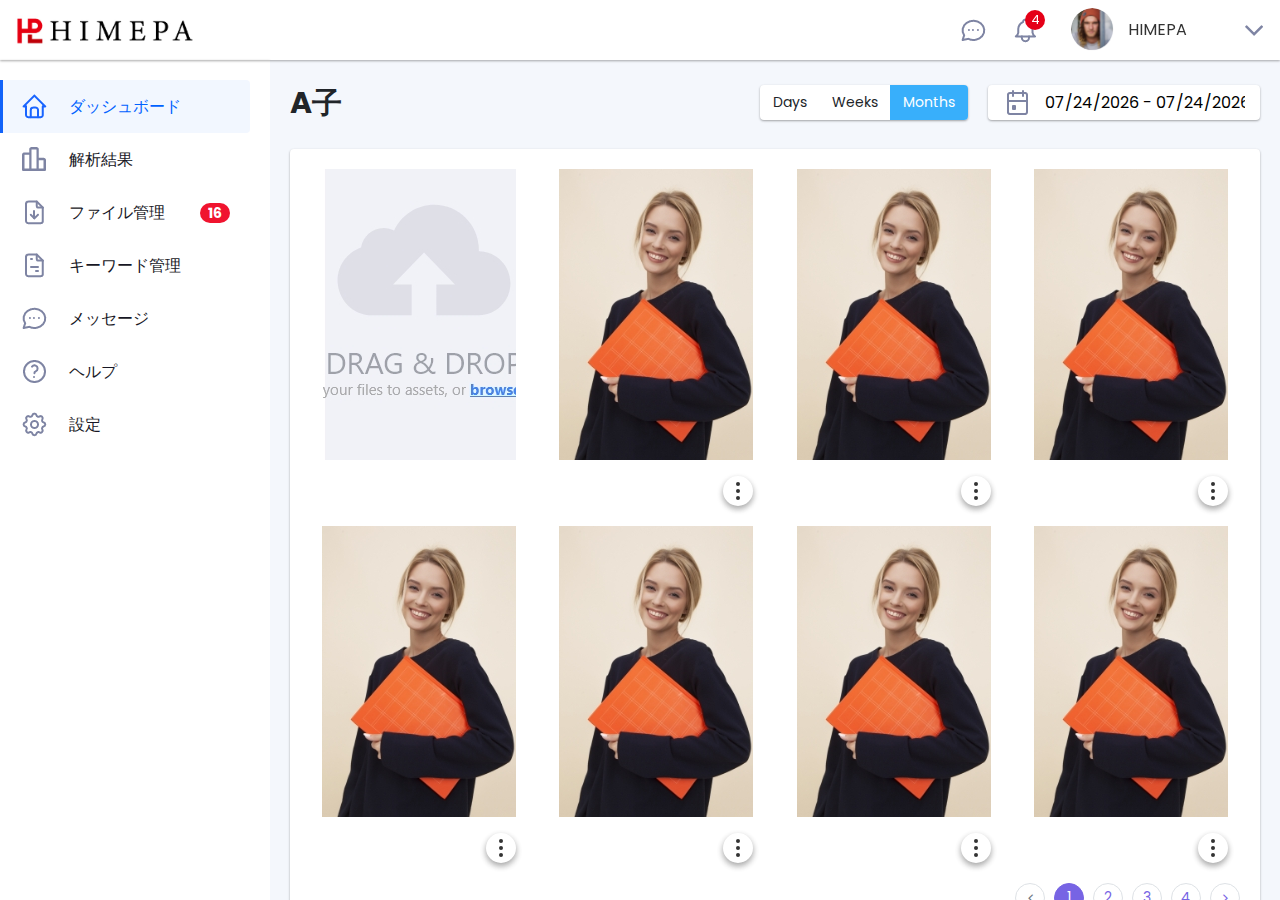
==== commit 319411bc: "add dropzone.js" ====
--- a/file-2.html
+++ b/file-2.html
@@ -12,6 +12,7 @@
         <script src="./vendor/highchart/highcharts.js" defer="defer"></script>
         <script src="./vendor/daterangepicker/moment.min.js" defer="defer"></script>
         <script src="./vendor/daterangepicker/daterangepicker.js" defer="defer"></script>
+        <script src="./vendor/dropzone/dropzone.js" defer="defer"></script>
         <script src="./js/app.js" defer="defer"></script>
         <script src="./js/chart.js" defer="defer"></script>
     </head>
@@ -97,7 +98,9 @@
                         <div class="section__body">
                             <div class="card-grid">
                                 <div class="card-grid__col">
-                                    <div class="card-2"><a class="card-2__frame" href="#!"><img src="./images/drag-and-drop.jpg" alt="" /></a></div>
+                                    <form class="dropzone" id="my-awesome-dropzone" action="/upload">
+                                        <input type="file" name="file" />
+                                    </form>
                                 </div>
                                 <div class="card-grid__col">
                                     <div class="card-2"><a class="card-2__frame" href="#!"><img src="./images/girl.jpg" alt="" /></a>
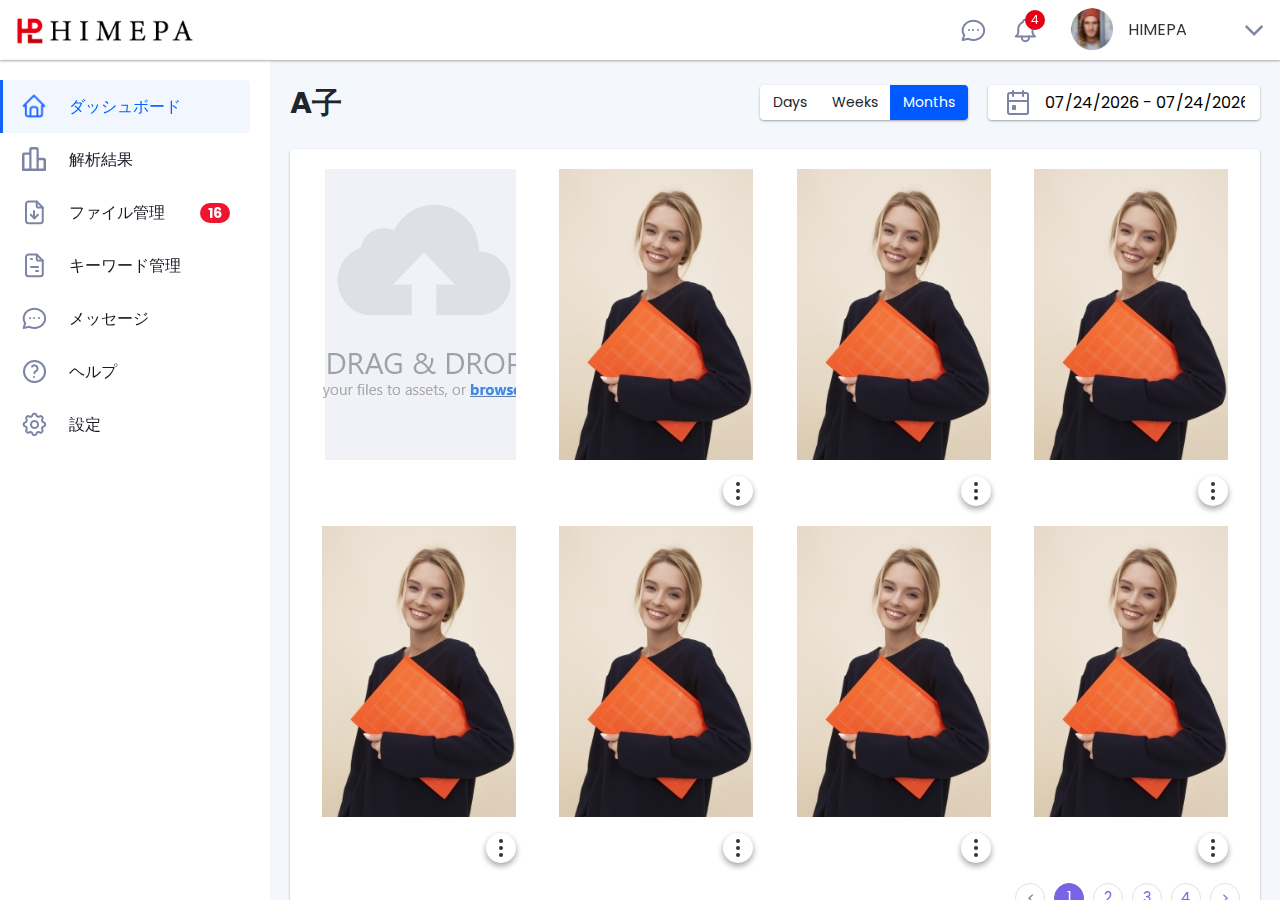
==== commit 9a267d35: "edit feedbacks" ====
--- a/file-2.html
+++ b/file-2.html
@@ -24,33 +24,6 @@
             <header class="header">
                 <div class="header__inner"><a class="header__logo" href="./index.html"><img src="./images/logo.png" alt="" /></a>
                     <div class="header__elements">
-                        <ul class="h-nav">
-                            <li class="h-nav__item"><a class="h-nav__link" href="#!"><img src="./images/icon-comment.png" alt="" /></a></li>
-                            <li class="h-nav__item"><a class="h-nav__link" href="#!"><img src="./images/icon-bell.png" alt="" /><span class="h-nav__num">4</span></a>
-                                <div class="h-nav__menu"><a class="h-notification media" href="#!">
-                                        <div class="media-body">
-                                            <div class="h-notification__text">Lorem ipsum dolor sit amet consectetur adipisicing elit. Laborum aut exercitationem, assumenda iusto esse eius laboriosam dolores deleniti recusandae corrupti aliquid quo, a blanditiis explicabo voluptatibus illo provident aliquam suscipit.</div>
-                                            <div class="h-notification__time">23/06/2020</div>
-                                        </div>
-                                    </a><a class="h-notification media" href="#!">
-                                        <div class="media-body">
-                                            <div class="h-notification__text">Lorem ipsum dolor sit amet consectetur adipisicing elit. Laborum aut exercitationem, assumenda iusto esse eius laboriosam dolores deleniti recusandae corrupti aliquid quo, a blanditiis explicabo voluptatibus illo provident aliquam suscipit.</div>
-                                            <div class="h-notification__time">23/06/2020</div>
-                                        </div>
-                                    </a><a class="h-notification media" href="#!">
-                                        <div class="media-body">
-                                            <div class="h-notification__text">Lorem ipsum dolor sit amet consectetur adipisicing elit. Laborum aut exercitationem, assumenda iusto esse eius laboriosam dolores deleniti recusandae corrupti aliquid quo, a blanditiis explicabo voluptatibus illo provident aliquam suscipit.</div>
-                                            <div class="h-notification__time">23/06/2020</div>
-                                        </div>
-                                    </a><a class="h-notification media" href="#!">
-                                        <div class="media-body">
-                                            <div class="h-notification__text">Lorem ipsum dolor sit amet consectetur adipisicing elit. Laborum aut exercitationem, assumenda iusto esse eius laboriosam dolores deleniti recusandae corrupti aliquid quo, a blanditiis explicabo voluptatibus illo provident aliquam suscipit.</div>
-                                            <div class="h-notification__time">23/06/2020</div>
-                                        </div>
-                                    </a><a class="h-nav__viewall" href="./account-notification.html">Xem tất cả thông báo</a>
-                                </div>
-                            </li>
-                        </ul>
                         <section class="navbar js-navbar">
                             <div class="navbar__backdrop js-navbar-toggle"></div>
                             <div class="navbar__wrapper">
@@ -63,6 +36,69 @@
                                         </a>
                                         <div class="h-user__dropdown"><a class="h-user__item" href="#!"><i class="fa fa-user fa-fw mr-2"></i>Profile</a><a class="h-user__item" href="#!"><i class="fa fa-power-off fa-fw mr-2"></i>Log out</a></div>
                                     </nav>
+                                    <ul class="h-nav">
+                                        <li class="h-nav__item"><a class="h-nav__link" href="#!"><img src="./images/icon-comment.png" alt="" />
+                                                <div class="h-nav__text">Comments</div>
+                                            </a>
+                                            <div class="h-nav__menu"><a class="h-notification media" href="#!">
+                                                    <div class="media-body">
+                                                        <div class="h-notification__text">Lorem ipsum dolor sit amet consectetur adipisicing elit. Laborum aut exercitationem, assumenda iusto esse eius laboriosam dolores deleniti recusandae corrupti aliquid quo, a blanditiis explicabo voluptatibus illo provident aliquam suscipit.</div>
+                                                        <div class="h-notification__time">23/06/2020</div>
+                                                    </div>
+                                                </a><a class="h-notification media" href="#!">
+                                                    <div class="media-body">
+                                                        <div class="h-notification__text">Lorem ipsum dolor sit amet consectetur adipisicing elit. Laborum aut exercitationem, assumenda iusto esse eius laboriosam dolores deleniti recusandae corrupti aliquid quo, a blanditiis explicabo voluptatibus illo provident aliquam suscipit.</div>
+                                                        <div class="h-notification__time">23/06/2020</div>
+                                                    </div>
+                                                </a><a class="h-notification media" href="#!">
+                                                    <div class="media-body">
+                                                        <div class="h-notification__text">Lorem ipsum dolor sit amet consectetur adipisicing elit. Laborum aut exercitationem, assumenda iusto esse eius laboriosam dolores deleniti recusandae corrupti aliquid quo, a blanditiis explicabo voluptatibus illo provident aliquam suscipit.</div>
+                                                        <div class="h-notification__time">23/06/2020</div>
+                                                    </div>
+                                                </a><a class="h-notification media" href="#!">
+                                                    <div class="media-body">
+                                                        <div class="h-notification__text">Lorem ipsum dolor sit amet consectetur adipisicing elit. Laborum aut exercitationem, assumenda iusto esse eius laboriosam dolores deleniti recusandae corrupti aliquid quo, a blanditiis explicabo voluptatibus illo provident aliquam suscipit.</div>
+                                                        <div class="h-notification__time">23/06/2020</div>
+                                                    </div>
+                                                </a><a class="h-nav__viewall" href="./account-notification.html">Xem tất cả bình luận</a>
+                                            </div>
+                                        </li>
+                                        <li class="h-nav__item"><a class="h-nav__link" href="#!"><img src="./images/icon-bell.png" alt="" />
+                                                <div class="h-nav__text">Notifications</div><span class="h-nav__num">4</span>
+                                            </a>
+                                            <div class="h-nav__menu"><a class="h-notification media" href="#!">
+                                                    <div class="media-body">
+                                                        <div class="h-notification__text">Lorem ipsum dolor sit amet consectetur adipisicing elit. Laborum aut exercitationem, assumenda iusto esse eius laboriosam dolores deleniti recusandae corrupti aliquid quo, a blanditiis explicabo voluptatibus illo provident aliquam suscipit.</div>
+                                                        <div class="h-notification__time">23/06/2020</div>
+                                                    </div>
+                                                </a><a class="h-notification media" href="#!">
+                                                    <div class="media-body">
+                                                        <div class="h-notification__text">Lorem ipsum dolor sit amet consectetur adipisicing elit. Laborum aut exercitationem, assumenda iusto esse eius laboriosam dolores deleniti recusandae corrupti aliquid quo, a blanditiis explicabo voluptatibus illo provident aliquam suscipit.</div>
+                                                        <div class="h-notification__time">23/06/2020</div>
+                                                    </div>
+                                                </a><a class="h-notification media" href="#!">
+                                                    <div class="media-body">
+                                                        <div class="h-notification__text">Lorem ipsum dolor sit amet consectetur adipisicing elit. Laborum aut exercitationem, assumenda iusto esse eius laboriosam dolores deleniti recusandae corrupti aliquid quo, a blanditiis explicabo voluptatibus illo provident aliquam suscipit.</div>
+                                                        <div class="h-notification__time">23/06/2020</div>
+                                                    </div>
+                                                </a><a class="h-notification media" href="#!">
+                                                    <div class="media-body">
+                                                        <div class="h-notification__text">Lorem ipsum dolor sit amet consectetur adipisicing elit. Laborum aut exercitationem, assumenda iusto esse eius laboriosam dolores deleniti recusandae corrupti aliquid quo, a blanditiis explicabo voluptatibus illo provident aliquam suscipit.</div>
+                                                        <div class="h-notification__time">23/06/2020</div>
+                                                    </div>
+                                                </a><a class="h-nav__viewall" href="./account-notification.html">Xem tất cả thông báo</a>
+                                            </div>
+                                        </li>
+                                    </ul>
+                                    <ul class="menu">
+                                        <li class="menu-item"><a class="menu-link active" href="#!"><img src="./images/icon-home.png" alt="" /><span class="menu-text">ダッシュボード</span></a></li>
+                                        <li class="menu-item"><a class="menu-link" href="./result.html"><img src="./images/icon-bar-chart.png" alt="" /><span class="menu-text">解析結果</span></a></li>
+                                        <li class="menu-item"><a class="menu-link" href="./file.html"><img src="./images/icon-download.png" alt="" /><span class="menu-text">ファイル管理</span><span class="menu-number">16</span></a></li>
+                                        <li class="menu-item"><a class="menu-link" href="./keywords.html"><img src="./images/icon-file-text.png" alt="" /><span class="menu-text">キーワード管理</span></a></li>
+                                        <li class="menu-item"><a class="menu-link" href="#!"><img src="./images/icon-comment.png" alt="" /><span class="menu-text">メッセージ</span></a></li>
+                                        <li class="menu-item"><a class="menu-link" href="#!"><img src="./images/icon-help.png" alt="" /><span class="menu-text">ヘルプ</span></a></li>
+                                        <li class="menu-item"><a class="menu-link" href="#!"><img src="./images/icon-cog.png" alt="" /><span class="menu-text">設定</span></a></li>
+                                    </ul>
                                 </div>
                             </div>
                         </section>
@@ -71,17 +107,7 @@
                 </div>
             </header>
             <div class="page__main">
-                <div class="page__sidebar">
-                    <ul class="menu">
-                        <li class="menu-item"><a class="menu-link active" href="#!"><img src="./images/icon-home.png" alt="" /><span class="menu-text">ダッシュボード</span></a></li>
-                        <li class="menu-item"><a class="menu-link" href="./result.html"><img src="./images/icon-bar-chart.png" alt="" /><span class="menu-text">解析結果</span></a></li>
-                        <li class="menu-item"><a class="menu-link" href="./file.html"><img src="./images/icon-download.png" alt="" /><span class="menu-text">ファイル管理</span><span class="menu-number">16</span></a></li>
-                        <li class="menu-item"><a class="menu-link" href="./keywords.html"><img src="./images/icon-file-text.png" alt="" /><span class="menu-text">キーワード管理</span></a></li>
-                        <li class="menu-item"><a class="menu-link" href="#!"><img src="./images/icon-comment.png" alt="" /><span class="menu-text">メッセージ</span></a></li>
-                        <li class="menu-item"><a class="menu-link" href="#!"><img src="./images/icon-help.png" alt="" /><span class="menu-text">ヘルプ</span></a></li>
-                        <li class="menu-item"><a class="menu-link" href="#!"><img src="./images/icon-cog.png" alt="" /><span class="menu-text">設定</span></a></li>
-                    </ul>
-                </div>
+                <div class="page__sidebar"></div>
                 <div class="page__content">
                     <!-- main content-->
                     <!-- page header-->
@@ -187,6 +213,10 @@
                     </section>
                 </div>
             </div>
+            <!-- footer-->
+            <footer class="footer">
+                <div class="footer__wrapper"><a class="footer__btn active" href="#!"><img src="./images/icon-home-light.png" alt="" /></a><a class="footer__btn" href="#!"><img src="./images/icon-bar-chart-light.png" alt="" /></a><a class="footer__btn" href="#!"><img src="./images/icon-file-text-light.png" alt="" /></a><a class="footer__btn" href="#!"><img src="./images/icon-download-light.png" alt="" /></a></div>
+            </footer>
         </div>
     </body>
 </html>
--- a/css/libs.css
+++ b/css/libs.css
@@ -1,4 +1,4 @@
 /*!
  *  Font Awesome 4.7.0 by @davegandy - http://fontawesome.io - @fontawesome
  *  License - http://fontawesome.io/license (Font: SIL OFL 1.1, CSS: MIT License)
- */@font-face{font-family:FontAwesome;src:url(../fonts/fontawesome-webfont.eot?v=4.7.0);src:url(../fonts/fontawesome-webfont.eot?#iefix&v=4.7.0) format('embedded-opentype'),url(../fonts/fontawesome-webfont.woff2?v=4.7.0) format('woff2'),url(../fonts/fontawesome-webfont.woff?v=4.7.0) format('woff'),url(../fonts/fontawesome-webfont.ttf?v=4.7.0) format('truetype'),url(../fonts/fontawesome-webfont.svg?v=4.7.0#fontawesomeregular) format('svg');font-weight:400;font-style:normal}.fa{display:inline-block;font:normal normal normal 14px/1 FontAwesome;font-size:inherit;text-rendering:auto;-webkit-font-smoothing:antialiased;-moz-osx-font-smoothing:grayscale}.fa-lg{font-size:1.33333333em;line-height:.75em;vertical-align:-15%}.fa-2x{font-size:2em}.fa-3x{font-size:3em}.fa-4x{font-size:4em}.fa-5x{font-size:5em}.fa-fw{width:1.28571429em;text-align:center}.fa-ul{padding-left:0;margin-left:2.14285714em;list-style-type:none}.fa-ul>li{position:relative}.fa-li{position:absolute;left:-2.14285714em;width:2.14285714em;top:.14285714em;text-align:center}.fa-li.fa-lg{left:-1.85714286em}.fa-border{padding:.2em .25em .15em;border:solid .08em #eee;border-radius:.1em}.fa-pull-left{float:left}.fa-pull-right{float:right}.fa.fa-pull-left{margin-right:.3em}.fa.fa-pull-right{margin-left:.3em}.pull-right{float:right}.pull-left{float:left}.fa.pull-left{margin-right:.3em}.fa.pull-right{margin-left:.3em}.fa-spin{-webkit-animation:fa-spin 2s infinite linear;animation:fa-spin 2s infinite linear}.fa-pulse{-webkit-animation:fa-spin 1s infinite steps(8);animation:fa-spin 1s infinite steps(8)}@-webkit-keyframes fa-spin{0%{-webkit-transform:rotate(0);transform:rotate(0)}100%{-webkit-transform:rotate(359deg);transform:rotate(359deg)}}@keyframes fa-spin{0%{-webkit-transform:rotate(0);transform:rotate(0)}100%{-webkit-transform:rotate(359deg);transform:rotate(359deg)}}.fa-rotate-90{-webkit-transform:rotate(90deg);-ms-transform:rotate(90deg);transform:rotate(90deg)}.fa-rotate-180{-webkit-transform:rotate(180deg);-ms-transform:rotate(180deg);transform:rotate(180deg)}.fa-rotate-270{-webkit-transform:rotate(270deg);-ms-transform:rotate(270deg);transform:rotate(270deg)}.fa-flip-horizontal{-webkit-transform:scale(-1,1);-ms-transform:scale(-1,1);transform:scale(-1,1)}.fa-flip-vertical{-webkit-transform:scale(1,-1);-ms-transform:scale(1,-1);transform:scale(1,-1)}:root .fa-flip-horizontal,:root .fa-flip-vertical,:root .fa-rotate-180,:root .fa-rotate-270,:root .fa-rotate-90{filter:none}.fa-stack{position:relative;display:inline-block;width:2em;height:2em;line-height:2em;vertical-align:middle}.fa-stack-1x,.fa-stack-2x{position:absolute;left:0;width:100%;text-align:center}.fa-stack-1x{line-height:inherit}.fa-stack-2x{font-size:2em}.fa-inverse{color:#fff}.fa-glass:before{content:"\f000"}.fa-music:before{content:"\f001"}.fa-search:before{content:"\f002"}.fa-envelope-o:before{content:"\f003"}.fa-heart:before{content:"\f004"}.fa-star:before{content:"\f005"}.fa-star-o:before{content:"\f006"}.fa-user:before{content:"\f007"}.fa-film:before{content:"\f008"}.fa-th-large:before{content:"\f009"}.fa-th:before{content:"\f00a"}.fa-th-list:before{content:"\f00b"}.fa-check:before{content:"\f00c"}.fa-close:before,.fa-remove:before,.fa-times:before{content:"\f00d"}.fa-search-plus:before{content:"\f00e"}.fa-search-minus:before{content:"\f010"}.fa-power-off:before{content:"\f011"}.fa-signal:before{content:"\f012"}.fa-cog:before,.fa-gear:before{content:"\f013"}.fa-trash-o:before{content:"\f014"}.fa-home:before{content:"\f015"}.fa-file-o:before{content:"\f016"}.fa-clock-o:before{content:"\f017"}.fa-road:before{content:"\f018"}.fa-download:before{content:"\f019"}.fa-arrow-circle-o-down:before{content:"\f01a"}.fa-arrow-circle-o-up:before{content:"\f01b"}.fa-inbox:before{content:"\f01c"}.fa-play-circle-o:before{content:"\f01d"}.fa-repeat:before,.fa-rotate-right:before{content:"\f01e"}.fa-refresh:before{content:"\f021"}.fa-list-alt:before{content:"\f022"}.fa-lock:before{content:"\f023"}.fa-flag:before{content:"\f024"}.fa-headphones:before{content:"\f025"}.fa-volume-off:before{content:"\f026"}.fa-volume-down:before{content:"\f027"}.fa-volume-up:before{content:"\f028"}.fa-qrcode:before{content:"\f029"}.fa-barcode:before{content:"\f02a"}.fa-tag:before{content:"\f02b"}.fa-tags:before{content:"\f02c"}.fa-book:before{content:"\f02d"}.fa-bookmark:before{content:"\f02e"}.fa-print:before{content:"\f02f"}.fa-camera:before{content:"\f030"}.fa-font:before{content:"\f031"}.fa-bold:before{content:"\f032"}.fa-italic:before{content:"\f033"}.fa-text-height:before{content:"\f034"}.fa-text-width:before{content:"\f035"}.fa-align-left:before{content:"\f036"}.fa-align-center:before{content:"\f037"}.fa-align-right:before{content:"\f038"}.fa-align-justify:before{content:"\f039"}.fa-list:before{content:"\f03a"}.fa-dedent:before,.fa-outdent:before{content:"\f03b"}.fa-indent:before{content:"\f03c"}.fa-video-camera:before{content:"\f03d"}.fa-image:before,.fa-photo:before,.fa-picture-o:before{content:"\f03e"}.fa-pencil:before{content:"\f040"}.fa-map-marker:before{content:"\f041"}.fa-adjust:before{content:"\f042"}.fa-tint:before{content:"\f043"}.fa-edit:before,.fa-pencil-square-o:before{content:"\f044"}.fa-share-square-o:before{content:"\f045"}.fa-check-square-o:before{content:"\f046"}.fa-arrows:before{content:"\f047"}.fa-step-backward:before{content:"\f048"}.fa-fast-backward:before{content:"\f049"}.fa-backward:before{content:"\f04a"}.fa-play:before{content:"\f04b"}.fa-pause:before{content:"\f04c"}.fa-stop:before{content:"\f04d"}.fa-forward:before{content:"\f04e"}.fa-fast-forward:before{content:"\f050"}.fa-step-forward:before{content:"\f051"}.fa-eject:before{content:"\f052"}.fa-chevron-left:before{content:"\f053"}.fa-chevron-right:before{content:"\f054"}.fa-plus-circle:before{content:"\f055"}.fa-minus-circle:before{content:"\f056"}.fa-times-circle:before{content:"\f057"}.fa-check-circle:before{content:"\f058"}.fa-question-circle:before{content:"\f059"}.fa-info-circle:before{content:"\f05a"}.fa-crosshairs:before{content:"\f05b"}.fa-times-circle-o:before{content:"\f05c"}.fa-check-circle-o:before{content:"\f05d"}.fa-ban:before{content:"\f05e"}.fa-arrow-left:before{content:"\f060"}.fa-arrow-right:before{content:"\f061"}.fa-arrow-up:before{content:"\f062"}.fa-arrow-down:before{content:"\f063"}.fa-mail-forward:before,.fa-share:before{content:"\f064"}.fa-expand:before{content:"\f065"}.fa-compress:before{content:"\f066"}.fa-plus:before{content:"\f067"}.fa-minus:before{content:"\f068"}.fa-asterisk:before{content:"\f069"}.fa-exclamation-circle:before{content:"\f06a"}.fa-gift:before{content:"\f06b"}.fa-leaf:before{content:"\f06c"}.fa-fire:before{content:"\f06d"}.fa-eye:before{content:"\f06e"}.fa-eye-slash:before{content:"\f070"}.fa-exclamation-triangle:before,.fa-warning:before{content:"\f071"}.fa-plane:before{content:"\f072"}.fa-calendar:before{content:"\f073"}.fa-random:before{content:"\f074"}.fa-comment:before{content:"\f075"}.fa-magnet:before{content:"\f076"}.fa-chevron-up:before{content:"\f077"}.fa-chevron-down:before{content:"\f078"}.fa-retweet:before{content:"\f079"}.fa-shopping-cart:before{content:"\f07a"}.fa-folder:before{content:"\f07b"}.fa-folder-open:before{content:"\f07c"}.fa-arrows-v:before{content:"\f07d"}.fa-arrows-h:before{content:"\f07e"}.fa-bar-chart-o:before,.fa-bar-chart:before{content:"\f080"}.fa-twitter-square:before{content:"\f081"}.fa-facebook-square:before{content:"\f082"}.fa-camera-retro:before{content:"\f083"}.fa-key:before{content:"\f084"}.fa-cogs:before,.fa-gears:before{content:"\f085"}.fa-comments:before{content:"\f086"}.fa-thumbs-o-up:before{content:"\f087"}.fa-thumbs-o-down:before{content:"\f088"}.fa-star-half:before{content:"\f089"}.fa-heart-o:before{content:"\f08a"}.fa-sign-out:before{content:"\f08b"}.fa-linkedin-square:before{content:"\f08c"}.fa-thumb-tack:before{content:"\f08d"}.fa-external-link:before{content:"\f08e"}.fa-sign-in:before{content:"\f090"}.fa-trophy:before{content:"\f091"}.fa-github-square:before{content:"\f092"}.fa-upload:before{content:"\f093"}.fa-lemon-o:before{content:"\f094"}.fa-phone:before{content:"\f095"}.fa-square-o:before{content:"\f096"}.fa-bookmark-o:before{content:"\f097"}.fa-phone-square:before{content:"\f098"}.fa-twitter:before{content:"\f099"}.fa-facebook-f:before,.fa-facebook:before{content:"\f09a"}.fa-github:before{content:"\f09b"}.fa-unlock:before{content:"\f09c"}.fa-credit-card:before{content:"\f09d"}.fa-feed:before,.fa-rss:before{content:"\f09e"}.fa-hdd-o:before{content:"\f0a0"}.fa-bullhorn:before{content:"\f0a1"}.fa-bell:before{content:"\f0f3"}.fa-certificate:before{content:"\f0a3"}.fa-hand-o-right:before{content:"\f0a4"}.fa-hand-o-left:before{content:"\f0a5"}.fa-hand-o-up:before{content:"\f0a6"}.fa-hand-o-down:before{content:"\f0a7"}.fa-arrow-circle-left:before{content:"\f0a8"}.fa-arrow-circle-right:before{content:"\f0a9"}.fa-arrow-circle-up:before{content:"\f0aa"}.fa-arrow-circle-down:before{content:"\f0ab"}.fa-globe:before{content:"\f0ac"}.fa-wrench:before{content:"\f0ad"}.fa-tasks:before{content:"\f0ae"}.fa-filter:before{content:"\f0b0"}.fa-briefcase:before{content:"\f0b1"}.fa-arrows-alt:before{content:"\f0b2"}.fa-group:before,.fa-users:before{content:"\f0c0"}.fa-chain:before,.fa-link:before{content:"\f0c1"}.fa-cloud:before{content:"\f0c2"}.fa-flask:before{content:"\f0c3"}.fa-cut:before,.fa-scissors:before{content:"\f0c4"}.fa-copy:before,.fa-files-o:before{content:"\f0c5"}.fa-paperclip:before{content:"\f0c6"}.fa-floppy-o:before,.fa-save:before{content:"\f0c7"}.fa-square:before{content:"\f0c8"}.fa-bars:before,.fa-navicon:before,.fa-reorder:before{content:"\f0c9"}.fa-list-ul:before{content:"\f0ca"}.fa-list-ol:before{content:"\f0cb"}.fa-strikethrough:before{content:"\f0cc"}.fa-underline:before{content:"\f0cd"}.fa-table:before{content:"\f0ce"}.fa-magic:before{content:"\f0d0"}.fa-truck:before{content:"\f0d1"}.fa-pinterest:before{content:"\f0d2"}.fa-pinterest-square:before{content:"\f0d3"}.fa-google-plus-square:before{content:"\f0d4"}.fa-google-plus:before{content:"\f0d5"}.fa-money:before{content:"\f0d6"}.fa-caret-down:before{content:"\f0d7"}.fa-caret-up:before{content:"\f0d8"}.fa-caret-left:before{content:"\f0d9"}.fa-caret-right:before{content:"\f0da"}.fa-columns:before{content:"\f0db"}.fa-sort:before,.fa-unsorted:before{content:"\f0dc"}.fa-sort-desc:before,.fa-sort-down:before{content:"\f0dd"}.fa-sort-asc:before,.fa-sort-up:before{content:"\f0de"}.fa-envelope:before{content:"\f0e0"}.fa-linkedin:before{content:"\f0e1"}.fa-rotate-left:before,.fa-undo:before{content:"\f0e2"}.fa-gavel:before,.fa-legal:before{content:"\f0e3"}.fa-dashboard:before,.fa-tachometer:before{content:"\f0e4"}.fa-comment-o:before{content:"\f0e5"}.fa-comments-o:before{content:"\f0e6"}.fa-bolt:before,.fa-flash:before{content:"\f0e7"}.fa-sitemap:before{content:"\f0e8"}.fa-umbrella:before{content:"\f0e9"}.fa-clipboard:before,.fa-paste:before{content:"\f0ea"}.fa-lightbulb-o:before{content:"\f0eb"}.fa-exchange:before{content:"\f0ec"}.fa-cloud-download:before{content:"\f0ed"}.fa-cloud-upload:before{content:"\f0ee"}.fa-user-md:before{content:"\f0f0"}.fa-stethoscope:before{content:"\f0f1"}.fa-suitcase:before{content:"\f0f2"}.fa-bell-o:before{content:"\f0a2"}.fa-coffee:before{content:"\f0f4"}.fa-cutlery:before{content:"\f0f5"}.fa-file-text-o:before{content:"\f0f6"}.fa-building-o:before{content:"\f0f7"}.fa-hospital-o:before{content:"\f0f8"}.fa-ambulance:before{content:"\f0f9"}.fa-medkit:before{content:"\f0fa"}.fa-fighter-jet:before{content:"\f0fb"}.fa-beer:before{content:"\f0fc"}.fa-h-square:before{content:"\f0fd"}.fa-plus-square:before{content:"\f0fe"}.fa-angle-double-left:before{content:"\f100"}.fa-angle-double-right:before{content:"\f101"}.fa-angle-double-up:before{content:"\f102"}.fa-angle-double-down:before{content:"\f103"}.fa-angle-left:before{content:"\f104"}.fa-angle-right:before{content:"\f105"}.fa-angle-up:before{content:"\f106"}.fa-angle-down:before{content:"\f107"}.fa-desktop:before{content:"\f108"}.fa-laptop:before{content:"\f109"}.fa-tablet:before{content:"\f10a"}.fa-mobile-phone:before,.fa-mobile:before{content:"\f10b"}.fa-circle-o:before{content:"\f10c"}.fa-quote-left:before{content:"\f10d"}.fa-quote-right:before{content:"\f10e"}.fa-spinner:before{content:"\f110"}.fa-circle:before{content:"\f111"}.fa-mail-reply:before,.fa-reply:before{content:"\f112"}.fa-github-alt:before{content:"\f113"}.fa-folder-o:before{content:"\f114"}.fa-folder-open-o:before{content:"\f115"}.fa-smile-o:before{content:"\f118"}.fa-frown-o:before{content:"\f119"}.fa-meh-o:before{content:"\f11a"}.fa-gamepad:before{content:"\f11b"}.fa-keyboard-o:before{content:"\f11c"}.fa-flag-o:before{content:"\f11d"}.fa-flag-checkered:before{content:"\f11e"}.fa-terminal:before{content:"\f120"}.fa-code:before{content:"\f121"}.fa-mail-reply-all:before,.fa-reply-all:before{content:"\f122"}.fa-star-half-empty:before,.fa-star-half-full:before,.fa-star-half-o:before{content:"\f123"}.fa-location-arrow:before{content:"\f124"}.fa-crop:before{content:"\f125"}.fa-code-fork:before{content:"\f126"}.fa-chain-broken:before,.fa-unlink:before{content:"\f127"}.fa-question:before{content:"\f128"}.fa-info:before{content:"\f129"}.fa-exclamation:before{content:"\f12a"}.fa-superscript:before{content:"\f12b"}.fa-subscript:before{content:"\f12c"}.fa-eraser:before{content:"\f12d"}.fa-puzzle-piece:before{content:"\f12e"}.fa-microphone:before{content:"\f130"}.fa-microphone-slash:before{content:"\f131"}.fa-shield:before{content:"\f132"}.fa-calendar-o:before{content:"\f133"}.fa-fire-extinguisher:before{content:"\f134"}.fa-rocket:before{content:"\f135"}.fa-maxcdn:before{content:"\f136"}.fa-chevron-circle-left:before{content:"\f137"}.fa-chevron-circle-right:before{content:"\f138"}.fa-chevron-circle-up:before{content:"\f139"}.fa-chevron-circle-down:before{content:"\f13a"}.fa-html5:before{content:"\f13b"}.fa-css3:before{content:"\f13c"}.fa-anchor:before{content:"\f13d"}.fa-unlock-alt:before{content:"\f13e"}.fa-bullseye:before{content:"\f140"}.fa-ellipsis-h:before{content:"\f141"}.fa-ellipsis-v:before{content:"\f142"}.fa-rss-square:before{content:"\f143"}.fa-play-circle:before{content:"\f144"}.fa-ticket:before{content:"\f145"}.fa-minus-square:before{content:"\f146"}.fa-minus-square-o:before{content:"\f147"}.fa-level-up:before{content:"\f148"}.fa-level-down:before{content:"\f149"}.fa-check-square:before{content:"\f14a"}.fa-pencil-square:before{content:"\f14b"}.fa-external-link-square:before{content:"\f14c"}.fa-share-square:before{content:"\f14d"}.fa-compass:before{content:"\f14e"}.fa-caret-square-o-down:before,.fa-toggle-down:before{content:"\f150"}.fa-caret-square-o-up:before,.fa-toggle-up:before{content:"\f151"}.fa-caret-square-o-right:before,.fa-toggle-right:before{content:"\f152"}.fa-eur:before,.fa-euro:before{content:"\f153"}.fa-gbp:before{content:"\f154"}.fa-dollar:before,.fa-usd:before{content:"\f155"}.fa-inr:before,.fa-rupee:before{content:"\f156"}.fa-cny:before,.fa-jpy:before,.fa-rmb:before,.fa-yen:before{content:"\f157"}.fa-rouble:before,.fa-rub:before,.fa-ruble:before{content:"\f158"}.fa-krw:before,.fa-won:before{content:"\f159"}.fa-bitcoin:before,.fa-btc:before{content:"\f15a"}.fa-file:before{content:"\f15b"}.fa-file-text:before{content:"\f15c"}.fa-sort-alpha-asc:before{content:"\f15d"}.fa-sort-alpha-desc:before{content:"\f15e"}.fa-sort-amount-asc:before{content:"\f160"}.fa-sort-amount-desc:before{content:"\f161"}.fa-sort-numeric-asc:before{content:"\f162"}.fa-sort-numeric-desc:before{content:"\f163"}.fa-thumbs-up:before{content:"\f164"}.fa-thumbs-down:before{content:"\f165"}.fa-youtube-square:before{content:"\f166"}.fa-youtube:before{content:"\f167"}.fa-xing:before{content:"\f168"}.fa-xing-square:before{content:"\f169"}.fa-youtube-play:before{content:"\f16a"}.fa-dropbox:before{content:"\f16b"}.fa-stack-overflow:before{content:"\f16c"}.fa-instagram:before{content:"\f16d"}.fa-flickr:before{content:"\f16e"}.fa-adn:before{content:"\f170"}.fa-bitbucket:before{content:"\f171"}.fa-bitbucket-square:before{content:"\f172"}.fa-tumblr:before{content:"\f173"}.fa-tumblr-square:before{content:"\f174"}.fa-long-arrow-down:before{content:"\f175"}.fa-long-arrow-up:before{content:"\f176"}.fa-long-arrow-left:before{content:"\f177"}.fa-long-arrow-right:before{content:"\f178"}.fa-apple:before{content:"\f179"}.fa-windows:before{content:"\f17a"}.fa-android:before{content:"\f17b"}.fa-linux:before{content:"\f17c"}.fa-dribbble:before{content:"\f17d"}.fa-skype:before{content:"\f17e"}.fa-foursquare:before{content:"\f180"}.fa-trello:before{content:"\f181"}.fa-female:before{content:"\f182"}.fa-male:before{content:"\f183"}.fa-gittip:before,.fa-gratipay:before{content:"\f184"}.fa-sun-o:before{content:"\f185"}.fa-moon-o:before{content:"\f186"}.fa-archive:before{content:"\f187"}.fa-bug:before{content:"\f188"}.fa-vk:before{content:"\f189"}.fa-weibo:before{content:"\f18a"}.fa-renren:before{content:"\f18b"}.fa-pagelines:before{content:"\f18c"}.fa-stack-exchange:before{content:"\f18d"}.fa-arrow-circle-o-right:before{content:"\f18e"}.fa-arrow-circle-o-left:before{content:"\f190"}.fa-caret-square-o-left:before,.fa-toggle-left:before{content:"\f191"}.fa-dot-circle-o:before{content:"\f192"}.fa-wheelchair:before{content:"\f193"}.fa-vimeo-square:before{content:"\f194"}.fa-try:before,.fa-turkish-lira:before{content:"\f195"}.fa-plus-square-o:before{content:"\f196"}.fa-space-shuttle:before{content:"\f197"}.fa-slack:before{content:"\f198"}.fa-envelope-square:before{content:"\f199"}.fa-wordpress:before{content:"\f19a"}.fa-openid:before{content:"\f19b"}.fa-bank:before,.fa-institution:before,.fa-university:before{content:"\f19c"}.fa-graduation-cap:before,.fa-mortar-board:before{content:"\f19d"}.fa-yahoo:before{content:"\f19e"}.fa-google:before{content:"\f1a0"}.fa-reddit:before{content:"\f1a1"}.fa-reddit-square:before{content:"\f1a2"}.fa-stumbleupon-circle:before{content:"\f1a3"}.fa-stumbleupon:before{content:"\f1a4"}.fa-delicious:before{content:"\f1a5"}.fa-digg:before{content:"\f1a6"}.fa-pied-piper-pp:before{content:"\f1a7"}.fa-pied-piper-alt:before{content:"\f1a8"}.fa-drupal:before{content:"\f1a9"}.fa-joomla:before{content:"\f1aa"}.fa-language:before{content:"\f1ab"}.fa-fax:before{content:"\f1ac"}.fa-building:before{content:"\f1ad"}.fa-child:before{content:"\f1ae"}.fa-paw:before{content:"\f1b0"}.fa-spoon:before{content:"\f1b1"}.fa-cube:before{content:"\f1b2"}.fa-cubes:before{content:"\f1b3"}.fa-behance:before{content:"\f1b4"}.fa-behance-square:before{content:"\f1b5"}.fa-steam:before{content:"\f1b6"}.fa-steam-square:before{content:"\f1b7"}.fa-recycle:before{content:"\f1b8"}.fa-automobile:before,.fa-car:before{content:"\f1b9"}.fa-cab:before,.fa-taxi:before{content:"\f1ba"}.fa-tree:before{content:"\f1bb"}.fa-spotify:before{content:"\f1bc"}.fa-deviantart:before{content:"\f1bd"}.fa-soundcloud:before{content:"\f1be"}.fa-database:before{content:"\f1c0"}.fa-file-pdf-o:before{content:"\f1c1"}.fa-file-word-o:before{content:"\f1c2"}.fa-file-excel-o:before{content:"\f1c3"}.fa-file-powerpoint-o:before{content:"\f1c4"}.fa-file-image-o:before,.fa-file-photo-o:before,.fa-file-picture-o:before{content:"\f1c5"}.fa-file-archive-o:before,.fa-file-zip-o:before{content:"\f1c6"}.fa-file-audio-o:before,.fa-file-sound-o:before{content:"\f1c7"}.fa-file-movie-o:before,.fa-file-video-o:before{content:"\f1c8"}.fa-file-code-o:before{content:"\f1c9"}.fa-vine:before{content:"\f1ca"}.fa-codepen:before{content:"\f1cb"}.fa-jsfiddle:before{content:"\f1cc"}.fa-life-bouy:before,.fa-life-buoy:before,.fa-life-ring:before,.fa-life-saver:before,.fa-support:before{content:"\f1cd"}.fa-circle-o-notch:before{content:"\f1ce"}.fa-ra:before,.fa-rebel:before,.fa-resistance:before{content:"\f1d0"}.fa-empire:before,.fa-ge:before{content:"\f1d1"}.fa-git-square:before{content:"\f1d2"}.fa-git:before{content:"\f1d3"}.fa-hacker-news:before,.fa-y-combinator-square:before,.fa-yc-square:before{content:"\f1d4"}.fa-tencent-weibo:before{content:"\f1d5"}.fa-qq:before{content:"\f1d6"}.fa-wechat:before,.fa-weixin:before{content:"\f1d7"}.fa-paper-plane:before,.fa-send:before{content:"\f1d8"}.fa-paper-plane-o:before,.fa-send-o:before{content:"\f1d9"}.fa-history:before{content:"\f1da"}.fa-circle-thin:before{content:"\f1db"}.fa-header:before{content:"\f1dc"}.fa-paragraph:before{content:"\f1dd"}.fa-sliders:before{content:"\f1de"}.fa-share-alt:before{content:"\f1e0"}.fa-share-alt-square:before{content:"\f1e1"}.fa-bomb:before{content:"\f1e2"}.fa-futbol-o:before,.fa-soccer-ball-o:before{content:"\f1e3"}.fa-tty:before{content:"\f1e4"}.fa-binoculars:before{content:"\f1e5"}.fa-plug:before{content:"\f1e6"}.fa-slideshare:before{content:"\f1e7"}.fa-twitch:before{content:"\f1e8"}.fa-yelp:before{content:"\f1e9"}.fa-newspaper-o:before{content:"\f1ea"}.fa-wifi:before{content:"\f1eb"}.fa-calculator:before{content:"\f1ec"}.fa-paypal:before{content:"\f1ed"}.fa-google-wallet:before{content:"\f1ee"}.fa-cc-visa:before{content:"\f1f0"}.fa-cc-mastercard:before{content:"\f1f1"}.fa-cc-discover:before{content:"\f1f2"}.fa-cc-amex:before{content:"\f1f3"}.fa-cc-paypal:before{content:"\f1f4"}.fa-cc-stripe:before{content:"\f1f5"}.fa-bell-slash:before{content:"\f1f6"}.fa-bell-slash-o:before{content:"\f1f7"}.fa-trash:before{content:"\f1f8"}.fa-copyright:before{content:"\f1f9"}.fa-at:before{content:"\f1fa"}.fa-eyedropper:before{content:"\f1fb"}.fa-paint-brush:before{content:"\f1fc"}.fa-birthday-cake:before{content:"\f1fd"}.fa-area-chart:before{content:"\f1fe"}.fa-pie-chart:before{content:"\f200"}.fa-line-chart:before{content:"\f201"}.fa-lastfm:before{content:"\f202"}.fa-lastfm-square:before{content:"\f203"}.fa-toggle-off:before{content:"\f204"}.fa-toggle-on:before{content:"\f205"}.fa-bicycle:before{content:"\f206"}.fa-bus:before{content:"\f207"}.fa-ioxhost:before{content:"\f208"}.fa-angellist:before{content:"\f209"}.fa-cc:before{content:"\f20a"}.fa-ils:before,.fa-shekel:before,.fa-sheqel:before{content:"\f20b"}.fa-meanpath:before{content:"\f20c"}.fa-buysellads:before{content:"\f20d"}.fa-connectdevelop:before{content:"\f20e"}.fa-dashcube:before{content:"\f210"}.fa-forumbee:before{content:"\f211"}.fa-leanpub:before{content:"\f212"}.fa-sellsy:before{content:"\f213"}.fa-shirtsinbulk:before{content:"\f214"}.fa-simplybuilt:before{content:"\f215"}.fa-skyatlas:before{content:"\f216"}.fa-cart-plus:before{content:"\f217"}.fa-cart-arrow-down:before{content:"\f218"}.fa-diamond:before{content:"\f219"}.fa-ship:before{content:"\f21a"}.fa-user-secret:before{content:"\f21b"}.fa-motorcycle:before{content:"\f21c"}.fa-street-view:before{content:"\f21d"}.fa-heartbeat:before{content:"\f21e"}.fa-venus:before{content:"\f221"}.fa-mars:before{content:"\f222"}.fa-mercury:before{content:"\f223"}.fa-intersex:before,.fa-transgender:before{content:"\f224"}.fa-transgender-alt:before{content:"\f225"}.fa-venus-double:before{content:"\f226"}.fa-mars-double:before{content:"\f227"}.fa-venus-mars:before{content:"\f228"}.fa-mars-stroke:before{content:"\f229"}.fa-mars-stroke-v:before{content:"\f22a"}.fa-mars-stroke-h:before{content:"\f22b"}.fa-neuter:before{content:"\f22c"}.fa-genderless:before{content:"\f22d"}.fa-facebook-official:before{content:"\f230"}.fa-pinterest-p:before{content:"\f231"}.fa-whatsapp:before{content:"\f232"}.fa-server:before{content:"\f233"}.fa-user-plus:before{content:"\f234"}.fa-user-times:before{content:"\f235"}.fa-bed:before,.fa-hotel:before{content:"\f236"}.fa-viacoin:before{content:"\f237"}.fa-train:before{content:"\f238"}.fa-subway:before{content:"\f239"}.fa-medium:before{content:"\f23a"}.fa-y-combinator:before,.fa-yc:before{content:"\f23b"}.fa-optin-monster:before{content:"\f23c"}.fa-opencart:before{content:"\f23d"}.fa-expeditedssl:before{content:"\f23e"}.fa-battery-4:before,.fa-battery-full:before,.fa-battery:before{content:"\f240"}.fa-battery-3:before,.fa-battery-three-quarters:before{content:"\f241"}.fa-battery-2:before,.fa-battery-half:before{content:"\f242"}.fa-battery-1:before,.fa-battery-quarter:before{content:"\f243"}.fa-battery-0:before,.fa-battery-empty:before{content:"\f244"}.fa-mouse-pointer:before{content:"\f245"}.fa-i-cursor:before{content:"\f246"}.fa-object-group:before{content:"\f247"}.fa-object-ungroup:before{content:"\f248"}.fa-sticky-note:before{content:"\f249"}.fa-sticky-note-o:before{content:"\f24a"}.fa-cc-jcb:before{content:"\f24b"}.fa-cc-diners-club:before{content:"\f24c"}.fa-clone:before{content:"\f24d"}.fa-balance-scale:before{content:"\f24e"}.fa-hourglass-o:before{content:"\f250"}.fa-hourglass-1:before,.fa-hourglass-start:before{content:"\f251"}.fa-hourglass-2:before,.fa-hourglass-half:before{content:"\f252"}.fa-hourglass-3:before,.fa-hourglass-end:before{content:"\f253"}.fa-hourglass:before{content:"\f254"}.fa-hand-grab-o:before,.fa-hand-rock-o:before{content:"\f255"}.fa-hand-paper-o:before,.fa-hand-stop-o:before{content:"\f256"}.fa-hand-scissors-o:before{content:"\f257"}.fa-hand-lizard-o:before{content:"\f258"}.fa-hand-spock-o:before{content:"\f259"}.fa-hand-pointer-o:before{content:"\f25a"}.fa-hand-peace-o:before{content:"\f25b"}.fa-trademark:before{content:"\f25c"}.fa-registered:before{content:"\f25d"}.fa-creative-commons:before{content:"\f25e"}.fa-gg:before{content:"\f260"}.fa-gg-circle:before{content:"\f261"}.fa-tripadvisor:before{content:"\f262"}.fa-odnoklassniki:before{content:"\f263"}.fa-odnoklassniki-square:before{content:"\f264"}.fa-get-pocket:before{content:"\f265"}.fa-wikipedia-w:before{content:"\f266"}.fa-safari:before{content:"\f267"}.fa-chrome:before{content:"\f268"}.fa-firefox:before{content:"\f269"}.fa-opera:before{content:"\f26a"}.fa-internet-explorer:before{content:"\f26b"}.fa-television:before,.fa-tv:before{content:"\f26c"}.fa-contao:before{content:"\f26d"}.fa-500px:before{content:"\f26e"}.fa-amazon:before{content:"\f270"}.fa-calendar-plus-o:before{content:"\f271"}.fa-calendar-minus-o:before{content:"\f272"}.fa-calendar-times-o:before{content:"\f273"}.fa-calendar-check-o:before{content:"\f274"}.fa-industry:before{content:"\f275"}.fa-map-pin:before{content:"\f276"}.fa-map-signs:before{content:"\f277"}.fa-map-o:before{content:"\f278"}.fa-map:before{content:"\f279"}.fa-commenting:before{content:"\f27a"}.fa-commenting-o:before{content:"\f27b"}.fa-houzz:before{content:"\f27c"}.fa-vimeo:before{content:"\f27d"}.fa-black-tie:before{content:"\f27e"}.fa-fonticons:before{content:"\f280"}.fa-reddit-alien:before{content:"\f281"}.fa-edge:before{content:"\f282"}.fa-credit-card-alt:before{content:"\f283"}.fa-codiepie:before{content:"\f284"}.fa-modx:before{content:"\f285"}.fa-fort-awesome:before{content:"\f286"}.fa-usb:before{content:"\f287"}.fa-product-hunt:before{content:"\f288"}.fa-mixcloud:before{content:"\f289"}.fa-scribd:before{content:"\f28a"}.fa-pause-circle:before{content:"\f28b"}.fa-pause-circle-o:before{content:"\f28c"}.fa-stop-circle:before{content:"\f28d"}.fa-stop-circle-o:before{content:"\f28e"}.fa-shopping-bag:before{content:"\f290"}.fa-shopping-basket:before{content:"\f291"}.fa-hashtag:before{content:"\f292"}.fa-bluetooth:before{content:"\f293"}.fa-bluetooth-b:before{content:"\f294"}.fa-percent:before{content:"\f295"}.fa-gitlab:before{content:"\f296"}.fa-wpbeginner:before{content:"\f297"}.fa-wpforms:before{content:"\f298"}.fa-envira:before{content:"\f299"}.fa-universal-access:before{content:"\f29a"}.fa-wheelchair-alt:before{content:"\f29b"}.fa-question-circle-o:before{content:"\f29c"}.fa-blind:before{content:"\f29d"}.fa-audio-description:before{content:"\f29e"}.fa-volume-control-phone:before{content:"\f2a0"}.fa-braille:before{content:"\f2a1"}.fa-assistive-listening-systems:before{content:"\f2a2"}.fa-american-sign-language-interpreting:before,.fa-asl-interpreting:before{content:"\f2a3"}.fa-deaf:before,.fa-deafness:before,.fa-hard-of-hearing:before{content:"\f2a4"}.fa-glide:before{content:"\f2a5"}.fa-glide-g:before{content:"\f2a6"}.fa-sign-language:before,.fa-signing:before{content:"\f2a7"}.fa-low-vision:before{content:"\f2a8"}.fa-viadeo:before{content:"\f2a9"}.fa-viadeo-square:before{content:"\f2aa"}.fa-snapchat:before{content:"\f2ab"}.fa-snapchat-ghost:before{content:"\f2ac"}.fa-snapchat-square:before{content:"\f2ad"}.fa-pied-piper:before{content:"\f2ae"}.fa-first-order:before{content:"\f2b0"}.fa-yoast:before{content:"\f2b1"}.fa-themeisle:before{content:"\f2b2"}.fa-google-plus-circle:before,.fa-google-plus-official:before{content:"\f2b3"}.fa-fa:before,.fa-font-awesome:before{content:"\f2b4"}.fa-handshake-o:before{content:"\f2b5"}.fa-envelope-open:before{content:"\f2b6"}.fa-envelope-open-o:before{content:"\f2b7"}.fa-linode:before{content:"\f2b8"}.fa-address-book:before{content:"\f2b9"}.fa-address-book-o:before{content:"\f2ba"}.fa-address-card:before,.fa-vcard:before{content:"\f2bb"}.fa-address-card-o:before,.fa-vcard-o:before{content:"\f2bc"}.fa-user-circle:before{content:"\f2bd"}.fa-user-circle-o:before{content:"\f2be"}.fa-user-o:before{content:"\f2c0"}.fa-id-badge:before{content:"\f2c1"}.fa-drivers-license:before,.fa-id-card:before{content:"\f2c2"}.fa-drivers-license-o:before,.fa-id-card-o:before{content:"\f2c3"}.fa-quora:before{content:"\f2c4"}.fa-free-code-camp:before{content:"\f2c5"}.fa-telegram:before{content:"\f2c6"}.fa-thermometer-4:before,.fa-thermometer-full:before,.fa-thermometer:before{content:"\f2c7"}.fa-thermometer-3:before,.fa-thermometer-three-quarters:before{content:"\f2c8"}.fa-thermometer-2:before,.fa-thermometer-half:before{content:"\f2c9"}.fa-thermometer-1:before,.fa-thermometer-quarter:before{content:"\f2ca"}.fa-thermometer-0:before,.fa-thermometer-empty:before{content:"\f2cb"}.fa-shower:before{content:"\f2cc"}.fa-bath:before,.fa-bathtub:before,.fa-s15:before{content:"\f2cd"}.fa-podcast:before{content:"\f2ce"}.fa-window-maximize:before{content:"\f2d0"}.fa-window-minimize:before{content:"\f2d1"}.fa-window-restore:before{content:"\f2d2"}.fa-times-rectangle:before,.fa-window-close:before{content:"\f2d3"}.fa-times-rectangle-o:before,.fa-window-close-o:before{content:"\f2d4"}.fa-bandcamp:before{content:"\f2d5"}.fa-grav:before{content:"\f2d6"}.fa-etsy:before{content:"\f2d7"}.fa-imdb:before{content:"\f2d8"}.fa-ravelry:before{content:"\f2d9"}.fa-eercast:before{content:"\f2da"}.fa-microchip:before{content:"\f2db"}.fa-snowflake-o:before{content:"\f2dc"}.fa-superpowers:before{content:"\f2dd"}.fa-wpexplorer:before{content:"\f2de"}.fa-meetup:before{content:"\f2e0"}.sr-only{position:absolute;width:1px;height:1px;padding:0;margin:-1px;overflow:hidden;clip:rect(0,0,0,0);border:0}.sr-only-focusable:active,.sr-only-focusable:focus{position:static;width:auto;height:auto;margin:0;overflow:visible;clip:auto}@font-face{font-family:swiper-icons;src:url("data:application/font-woff;charset=utf-8;base64, [base64]//wADZ2x5ZgAAAywAAADMAAAD2MHtryVoZWFkAAABbAAAADAAAAA2E2+eoWhoZWEAAAGcAAAAHwAAACQC9gDzaG10eAAAAigAAAAZAAAArgJkABFsb2NhAAAC0AAAAFoAAABaFQAUGG1heHAAAAG8AAAAHwAAACAAcABAbmFtZQAAA/gAAAE5AAACXvFdBwlwb3N0AAAFNAAAAGIAAACE5s74hXjaY2BkYGAAYpf5Hu/j+W2+MnAzMYDAzaX6QjD6/4//Bxj5GA8AuRwMYGkAPywL13jaY2BkYGA88P8Agx4j+/8fQDYfA1AEBWgDAIB2BOoAeNpjYGRgYNBh4GdgYgABEMnIABJzYNADCQAACWgAsQB42mNgYfzCOIGBlYGB0YcxjYGBwR1Kf2WQZGhhYGBiYGVmgAFGBiQQkOaawtDAoMBQxXjg/wEGPcYDDA4wNUA2CCgwsAAAO4EL6gAAeNpj2M0gyAACqxgGNWBkZ2D4/wMA+xkDdgAAAHjaY2BgYGaAYBkGRgYQiAHyGMF8FgYHIM3DwMHABGQrMOgyWDLEM1T9/w8UBfEMgLzE////P/5//f/V/xv+r4eaAAeMbAxwIUYmIMHEgKYAYjUcsDAwsLKxc3BycfPw8jEQA/[base64]/uznmfPFBNODM2K7MTQ45YEAZqGP81AmGGcF3iPqOop0r1SPTaTbVkfUe4HXj97wYE+yNwWYxwWu4v1ugWHgo3S1XdZEVqWM7ET0cfnLGxWfkgR42o2PvWrDMBSFj/IHLaF0zKjRgdiVMwScNRAoWUoH78Y2icB/yIY09An6AH2Bdu/UB+yxopYshQiEvnvu0dURgDt8QeC8PDw7Fpji3fEA4z/PEJ6YOB5hKh4dj3EvXhxPqH/SKUY3rJ7srZ4FZnh1PMAtPhwP6fl2PMJMPDgeQ4rY8YT6Gzao0eAEA409DuggmTnFnOcSCiEiLMgxCiTI6Cq5DZUd3Qmp10vO0LaLTd2cjN4fOumlc7lUYbSQcZFkutRG7g6JKZKy0RmdLY680CDnEJ+UMkpFFe1RN7nxdVpXrC4aTtnaurOnYercZg2YVmLN/d/gczfEimrE/fs/bOuq29Zmn8tloORaXgZgGa78yO9/cnXm2BpaGvq25Dv9S4E9+5SIc9PqupJKhYFSSl47+Qcr1mYNAAAAeNptw0cKwkAAAMDZJA8Q7OUJvkLsPfZ6zFVERPy8qHh2YER+3i/BP83vIBLLySsoKimrqKqpa2hp6+jq6RsYGhmbmJqZSy0sraxtbO3sHRydnEMU4uR6yx7JJXveP7WrDycAAAAAAAH//wACeNpjYGRgYOABYhkgZgJCZgZNBkYGLQZtIJsFLMYAAAw3ALgAeNolizEKgDAQBCchRbC2sFER0YD6qVQiBCv/H9ezGI6Z5XBAw8CBK/m5iQQVauVbXLnOrMZv2oLdKFa8Pjuru2hJzGabmOSLzNMzvutpB3N42mNgZGBg4GKQYzBhYMxJLMlj4GBgAYow/P/PAJJhLM6sSoWKfWCAAwDAjgbRAAB42mNgYGBkAIIbCZo5IPrmUn0hGA0AO8EFTQAA") format("woff");font-weight:400;font-style:normal}:root{--swiper-theme-color:#007aff}.swiper-container{margin-left:auto;margin-right:auto;position:relative;overflow:hidden;list-style:none;padding:0;z-index:1}.swiper-container-vertical>.swiper-wrapper{flex-direction:column}.swiper-wrapper{position:relative;width:100%;height:100%;z-index:1;display:flex;transition-property:transform;box-sizing:content-box}.swiper-container-android .swiper-slide,.swiper-wrapper{transform:translate3d(0,0,0)}.swiper-container-multirow>.swiper-wrapper{flex-wrap:wrap}.swiper-container-multirow-column>.swiper-wrapper{flex-wrap:wrap;flex-direction:column}.swiper-container-free-mode>.swiper-wrapper{transition-timing-function:ease-out;margin:0 auto}.swiper-slide{flex-shrink:0;width:100%;height:100%;position:relative;transition-property:transform}.swiper-slide-invisible-blank{visibility:hidden}.swiper-container-autoheight,.swiper-container-autoheight .swiper-slide{height:auto}.swiper-container-autoheight .swiper-wrapper{align-items:flex-start;transition-property:transform,height}.swiper-container-3d{perspective:1200px}.swiper-container-3d .swiper-cube-shadow,.swiper-container-3d .swiper-slide,.swiper-container-3d .swiper-slide-shadow-bottom,.swiper-container-3d .swiper-slide-shadow-left,.swiper-container-3d .swiper-slide-shadow-right,.swiper-container-3d .swiper-slide-shadow-top,.swiper-container-3d .swiper-wrapper{transform-style:preserve-3d}.swiper-container-3d .swiper-slide-shadow-bottom,.swiper-container-3d .swiper-slide-shadow-left,.swiper-container-3d .swiper-slide-shadow-right,.swiper-container-3d .swiper-slide-shadow-top{position:absolute;left:0;top:0;width:100%;height:100%;pointer-events:none;z-index:10}.swiper-container-3d .swiper-slide-shadow-left{background-image:linear-gradient(to left,rgba(0,0,0,.5),rgba(0,0,0,0))}.swiper-container-3d .swiper-slide-shadow-right{background-image:linear-gradient(to right,rgba(0,0,0,.5),rgba(0,0,0,0))}.swiper-container-3d .swiper-slide-shadow-top{background-image:linear-gradient(to top,rgba(0,0,0,.5),rgba(0,0,0,0))}.swiper-container-3d .swiper-slide-shadow-bottom{background-image:linear-gradient(to bottom,rgba(0,0,0,.5),rgba(0,0,0,0))}.swiper-container-css-mode>.swiper-wrapper{overflow:auto;scrollbar-width:none;-ms-overflow-style:none}.swiper-container-css-mode>.swiper-wrapper::-webkit-scrollbar{display:none}.swiper-container-css-mode>.swiper-wrapper>.swiper-slide{scroll-snap-align:start start}.swiper-container-horizontal.swiper-container-css-mode>.swiper-wrapper{scroll-snap-type:x mandatory}.swiper-container-vertical.swiper-container-css-mode>.swiper-wrapper{scroll-snap-type:y mandatory}:root{--swiper-navigation-size:44px}.swiper-button-next,.swiper-button-prev{position:absolute;top:50%;width:calc(var(--swiper-navigation-size)/ 44 * 27);height:var(--swiper-navigation-size);margin-top:calc(-1 * var(--swiper-navigation-size)/ 2);z-index:10;cursor:pointer;display:flex;align-items:center;justify-content:center;color:var(--swiper-navigation-color,var(--swiper-theme-color))}.swiper-button-next.swiper-button-disabled,.swiper-button-prev.swiper-button-disabled{opacity:.35;cursor:auto;pointer-events:none}.swiper-button-next:after,.swiper-button-prev:after{font-family:swiper-icons;font-size:var(--swiper-navigation-size);text-transform:none!important;letter-spacing:0;text-transform:none;font-variant:initial;line-height:1}.swiper-button-prev,.swiper-container-rtl .swiper-button-next{left:10px;right:auto}.swiper-button-prev:after,.swiper-container-rtl .swiper-button-next:after{content:'prev'}.swiper-button-next,.swiper-container-rtl .swiper-button-prev{right:10px;left:auto}.swiper-button-next:after,.swiper-container-rtl .swiper-button-prev:after{content:'next'}.swiper-button-next.swiper-button-white,.swiper-button-prev.swiper-button-white{--swiper-navigation-color:#ffffff}.swiper-button-next.swiper-button-black,.swiper-button-prev.swiper-button-black{--swiper-navigation-color:#000000}.swiper-button-lock{display:none}.swiper-pagination{position:absolute;text-align:center;transition:.3s opacity;transform:translate3d(0,0,0);z-index:10}.swiper-pagination.swiper-pagination-hidden{opacity:0}.swiper-container-horizontal>.swiper-pagination-bullets,.swiper-pagination-custom,.swiper-pagination-fraction{bottom:10px;left:0;width:100%}.swiper-pagination-bullets-dynamic{overflow:hidden;font-size:0}.swiper-pagination-bullets-dynamic .swiper-pagination-bullet{transform:scale(.33);position:relative}.swiper-pagination-bullets-dynamic .swiper-pagination-bullet-active{transform:scale(1)}.swiper-pagination-bullets-dynamic .swiper-pagination-bullet-active-main{transform:scale(1)}.swiper-pagination-bullets-dynamic .swiper-pagination-bullet-active-prev{transform:scale(.66)}.swiper-pagination-bullets-dynamic .swiper-pagination-bullet-active-prev-prev{transform:scale(.33)}.swiper-pagination-bullets-dynamic .swiper-pagination-bullet-active-next{transform:scale(.66)}.swiper-pagination-bullets-dynamic .swiper-pagination-bullet-active-next-next{transform:scale(.33)}.swiper-pagination-bullet{width:8px;height:8px;display:inline-block;border-radius:100%;background:#000;opacity:.2}button.swiper-pagination-bullet{border:none;margin:0;padding:0;box-shadow:none;-webkit-appearance:none;-moz-appearance:none;appearance:none}.swiper-pagination-clickable .swiper-pagination-bullet{cursor:pointer}.swiper-pagination-bullet-active{opacity:1;background:var(--swiper-pagination-color,var(--swiper-theme-color))}.swiper-container-vertical>.swiper-pagination-bullets{right:10px;top:50%;transform:translate3d(0,-50%,0)}.swiper-container-vertical>.swiper-pagination-bullets .swiper-pagination-bullet{margin:6px 0;display:block}.swiper-container-vertical>.swiper-pagination-bullets.swiper-pagination-bullets-dynamic{top:50%;transform:translateY(-50%);width:8px}.swiper-container-vertical>.swiper-pagination-bullets.swiper-pagination-bullets-dynamic .swiper-pagination-bullet{display:inline-block;transition:.2s transform,.2s top}.swiper-container-horizontal>.swiper-pagination-bullets .swiper-pagination-bullet{margin:0 4px}.swiper-container-horizontal>.swiper-pagination-bullets.swiper-pagination-bullets-dynamic{left:50%;transform:translateX(-50%);white-space:nowrap}.swiper-container-horizontal>.swiper-pagination-bullets.swiper-pagination-bullets-dynamic .swiper-pagination-bullet{transition:.2s transform,.2s left}.swiper-container-horizontal.swiper-container-rtl>.swiper-pagination-bullets-dynamic .swiper-pagination-bullet{transition:.2s transform,.2s right}.swiper-pagination-progressbar{background:rgba(0,0,0,.25);position:absolute}.swiper-pagination-progressbar .swiper-pagination-progressbar-fill{background:var(--swiper-pagination-color,var(--swiper-theme-color));position:absolute;left:0;top:0;width:100%;height:100%;transform:scale(0);transform-origin:left top}.swiper-container-rtl .swiper-pagination-progressbar .swiper-pagination-progressbar-fill{transform-origin:right top}.swiper-container-horizontal>.swiper-pagination-progressbar,.swiper-container-vertical>.swiper-pagination-progressbar.swiper-pagination-progressbar-opposite{width:100%;height:4px;left:0;top:0}.swiper-container-horizontal>.swiper-pagination-progressbar.swiper-pagination-progressbar-opposite,.swiper-container-vertical>.swiper-pagination-progressbar{width:4px;height:100%;left:0;top:0}.swiper-pagination-white{--swiper-pagination-color:#ffffff}.swiper-pagination-black{--swiper-pagination-color:#000000}.swiper-pagination-lock{display:none}.swiper-scrollbar{border-radius:10px;position:relative;-ms-touch-action:none;background:rgba(0,0,0,.1)}.swiper-container-horizontal>.swiper-scrollbar{position:absolute;left:1%;bottom:3px;z-index:50;height:5px;width:98%}.swiper-container-vertical>.swiper-scrollbar{position:absolute;right:3px;top:1%;z-index:50;width:5px;height:98%}.swiper-scrollbar-drag{height:100%;width:100%;position:relative;background:rgba(0,0,0,.5);border-radius:10px;left:0;top:0}.swiper-scrollbar-cursor-drag{cursor:move}.swiper-scrollbar-lock{display:none}.swiper-zoom-container{width:100%;height:100%;display:flex;justify-content:center;align-items:center;text-align:center}.swiper-zoom-container>canvas,.swiper-zoom-container>img,.swiper-zoom-container>svg{max-width:100%;max-height:100%;object-fit:contain}.swiper-slide-zoomed{cursor:move}.swiper-lazy-preloader{width:42px;height:42px;position:absolute;left:50%;top:50%;margin-left:-21px;margin-top:-21px;z-index:10;transform-origin:50%;animation:swiper-preloader-spin 1s infinite linear;box-sizing:border-box;border:4px solid var(--swiper-preloader-color,var(--swiper-theme-color));border-radius:50%;border-top-color:transparent}.swiper-lazy-preloader-white{--swiper-preloader-color:#fff}.swiper-lazy-preloader-black{--swiper-preloader-color:#000}@keyframes swiper-preloader-spin{100%{transform:rotate(360deg)}}.swiper-container .swiper-notification{position:absolute;left:0;top:0;pointer-events:none;opacity:0;z-index:-1000}.swiper-container-fade.swiper-container-free-mode .swiper-slide{transition-timing-function:ease-out}.swiper-container-fade .swiper-slide{pointer-events:none;transition-property:opacity}.swiper-container-fade .swiper-slide .swiper-slide{pointer-events:none}.swiper-container-fade .swiper-slide-active,.swiper-container-fade .swiper-slide-active .swiper-slide-active{pointer-events:auto}.swiper-container-cube{overflow:visible}.swiper-container-cube .swiper-slide{pointer-events:none;-webkit-backface-visibility:hidden;backface-visibility:hidden;z-index:1;visibility:hidden;transform-origin:0 0;width:100%;height:100%}.swiper-container-cube .swiper-slide .swiper-slide{pointer-events:none}.swiper-container-cube.swiper-container-rtl .swiper-slide{transform-origin:100% 0}.swiper-container-cube .swiper-slide-active,.swiper-container-cube .swiper-slide-active .swiper-slide-active{pointer-events:auto}.swiper-container-cube .swiper-slide-active,.swiper-container-cube .swiper-slide-next,.swiper-container-cube .swiper-slide-next+.swiper-slide,.swiper-container-cube .swiper-slide-prev{pointer-events:auto;visibility:visible}.swiper-container-cube .swiper-slide-shadow-bottom,.swiper-container-cube .swiper-slide-shadow-left,.swiper-container-cube .swiper-slide-shadow-right,.swiper-container-cube .swiper-slide-shadow-top{z-index:0;-webkit-backface-visibility:hidden;backface-visibility:hidden}.swiper-container-cube .swiper-cube-shadow{position:absolute;left:0;bottom:0;width:100%;height:100%;background:#000;opacity:.6;-webkit-filter:blur(50px);filter:blur(50px);z-index:0}.swiper-container-flip{overflow:visible}.swiper-container-flip .swiper-slide{pointer-events:none;-webkit-backface-visibility:hidden;backface-visibility:hidden;z-index:1}.swiper-container-flip .swiper-slide .swiper-slide{pointer-events:none}.swiper-container-flip .swiper-slide-active,.swiper-container-flip .swiper-slide-active .swiper-slide-active{pointer-events:auto}.swiper-container-flip .swiper-slide-shadow-bottom,.swiper-container-flip .swiper-slide-shadow-left,.swiper-container-flip .swiper-slide-shadow-right,.swiper-container-flip .swiper-slide-shadow-top{z-index:0;-webkit-backface-visibility:hidden;backface-visibility:hidden}+ */@font-face{font-family:FontAwesome;src:url(../fonts/fontawesome-webfont.eot?v=4.7.0);src:url(../fonts/fontawesome-webfont.eot?#iefix&v=4.7.0) format('embedded-opentype'),url(../fonts/fontawesome-webfont.woff2?v=4.7.0) format('woff2'),url(../fonts/fontawesome-webfont.woff?v=4.7.0) format('woff'),url(../fonts/fontawesome-webfont.ttf?v=4.7.0) format('truetype'),url(../fonts/fontawesome-webfont.svg?v=4.7.0#fontawesomeregular) format('svg');font-weight:400;font-style:normal}.fa{display:inline-block;font:normal normal normal 14px/1 FontAwesome;font-size:inherit;text-rendering:auto;-webkit-font-smoothing:antialiased;-moz-osx-font-smoothing:grayscale}.fa-lg{font-size:1.33333333em;line-height:.75em;vertical-align:-15%}.fa-2x{font-size:2em}.fa-3x{font-size:3em}.fa-4x{font-size:4em}.fa-5x{font-size:5em}.fa-fw{width:1.28571429em;text-align:center}.fa-ul{padding-left:0;margin-left:2.14285714em;list-style-type:none}.fa-ul>li{position:relative}.fa-li{position:absolute;left:-2.14285714em;width:2.14285714em;top:.14285714em;text-align:center}.fa-li.fa-lg{left:-1.85714286em}.fa-border{padding:.2em .25em .15em;border:solid .08em #eee;border-radius:.1em}.fa-pull-left{float:left}.fa-pull-right{float:right}.fa.fa-pull-left{margin-right:.3em}.fa.fa-pull-right{margin-left:.3em}.pull-right{float:right}.pull-left{float:left}.fa.pull-left{margin-right:.3em}.fa.pull-right{margin-left:.3em}.fa-spin{-webkit-animation:fa-spin 2s infinite linear;animation:fa-spin 2s infinite linear}.fa-pulse{-webkit-animation:fa-spin 1s infinite steps(8);animation:fa-spin 1s infinite steps(8)}@-webkit-keyframes fa-spin{0%{-webkit-transform:rotate(0);transform:rotate(0)}100%{-webkit-transform:rotate(359deg);transform:rotate(359deg)}}@keyframes fa-spin{0%{-webkit-transform:rotate(0);transform:rotate(0)}100%{-webkit-transform:rotate(359deg);transform:rotate(359deg)}}.fa-rotate-90{-webkit-transform:rotate(90deg);-ms-transform:rotate(90deg);transform:rotate(90deg)}.fa-rotate-180{-webkit-transform:rotate(180deg);-ms-transform:rotate(180deg);transform:rotate(180deg)}.fa-rotate-270{-webkit-transform:rotate(270deg);-ms-transform:rotate(270deg);transform:rotate(270deg)}.fa-flip-horizontal{-webkit-transform:scale(-1,1);-ms-transform:scale(-1,1);transform:scale(-1,1)}.fa-flip-vertical{-webkit-transform:scale(1,-1);-ms-transform:scale(1,-1);transform:scale(1,-1)}:root .fa-flip-horizontal,:root .fa-flip-vertical,:root .fa-rotate-180,:root .fa-rotate-270,:root .fa-rotate-90{filter:none}.fa-stack{position:relative;display:inline-block;width:2em;height:2em;line-height:2em;vertical-align:middle}.fa-stack-1x,.fa-stack-2x{position:absolute;left:0;width:100%;text-align:center}.fa-stack-1x{line-height:inherit}.fa-stack-2x{font-size:2em}.fa-inverse{color:#fff}.fa-glass:before{content:"\f000"}.fa-music:before{content:"\f001"}.fa-search:before{content:"\f002"}.fa-envelope-o:before{content:"\f003"}.fa-heart:before{content:"\f004"}.fa-star:before{content:"\f005"}.fa-star-o:before{content:"\f006"}.fa-user:before{content:"\f007"}.fa-film:before{content:"\f008"}.fa-th-large:before{content:"\f009"}.fa-th:before{content:"\f00a"}.fa-th-list:before{content:"\f00b"}.fa-check:before{content:"\f00c"}.fa-close:before,.fa-remove:before,.fa-times:before{content:"\f00d"}.fa-search-plus:before{content:"\f00e"}.fa-search-minus:before{content:"\f010"}.fa-power-off:before{content:"\f011"}.fa-signal:before{content:"\f012"}.fa-cog:before,.fa-gear:before{content:"\f013"}.fa-trash-o:before{content:"\f014"}.fa-home:before{content:"\f015"}.fa-file-o:before{content:"\f016"}.fa-clock-o:before{content:"\f017"}.fa-road:before{content:"\f018"}.fa-download:before{content:"\f019"}.fa-arrow-circle-o-down:before{content:"\f01a"}.fa-arrow-circle-o-up:before{content:"\f01b"}.fa-inbox:before{content:"\f01c"}.fa-play-circle-o:before{content:"\f01d"}.fa-repeat:before,.fa-rotate-right:before{content:"\f01e"}.fa-refresh:before{content:"\f021"}.fa-list-alt:before{content:"\f022"}.fa-lock:before{content:"\f023"}.fa-flag:before{content:"\f024"}.fa-headphones:before{content:"\f025"}.fa-volume-off:before{content:"\f026"}.fa-volume-down:before{content:"\f027"}.fa-volume-up:before{content:"\f028"}.fa-qrcode:before{content:"\f029"}.fa-barcode:before{content:"\f02a"}.fa-tag:before{content:"\f02b"}.fa-tags:before{content:"\f02c"}.fa-book:before{content:"\f02d"}.fa-bookmark:before{content:"\f02e"}.fa-print:before{content:"\f02f"}.fa-camera:before{content:"\f030"}.fa-font:before{content:"\f031"}.fa-bold:before{content:"\f032"}.fa-italic:before{content:"\f033"}.fa-text-height:before{content:"\f034"}.fa-text-width:before{content:"\f035"}.fa-align-left:before{content:"\f036"}.fa-align-center:before{content:"\f037"}.fa-align-right:before{content:"\f038"}.fa-align-justify:before{content:"\f039"}.fa-list:before{content:"\f03a"}.fa-dedent:before,.fa-outdent:before{content:"\f03b"}.fa-indent:before{content:"\f03c"}.fa-video-camera:before{content:"\f03d"}.fa-image:before,.fa-photo:before,.fa-picture-o:before{content:"\f03e"}.fa-pencil:before{content:"\f040"}.fa-map-marker:before{content:"\f041"}.fa-adjust:before{content:"\f042"}.fa-tint:before{content:"\f043"}.fa-edit:before,.fa-pencil-square-o:before{content:"\f044"}.fa-share-square-o:before{content:"\f045"}.fa-check-square-o:before{content:"\f046"}.fa-arrows:before{content:"\f047"}.fa-step-backward:before{content:"\f048"}.fa-fast-backward:before{content:"\f049"}.fa-backward:before{content:"\f04a"}.fa-play:before{content:"\f04b"}.fa-pause:before{content:"\f04c"}.fa-stop:before{content:"\f04d"}.fa-forward:before{content:"\f04e"}.fa-fast-forward:before{content:"\f050"}.fa-step-forward:before{content:"\f051"}.fa-eject:before{content:"\f052"}.fa-chevron-left:before{content:"\f053"}.fa-chevron-right:before{content:"\f054"}.fa-plus-circle:before{content:"\f055"}.fa-minus-circle:before{content:"\f056"}.fa-times-circle:before{content:"\f057"}.fa-check-circle:before{content:"\f058"}.fa-question-circle:before{content:"\f059"}.fa-info-circle:before{content:"\f05a"}.fa-crosshairs:before{content:"\f05b"}.fa-times-circle-o:before{content:"\f05c"}.fa-check-circle-o:before{content:"\f05d"}.fa-ban:before{content:"\f05e"}.fa-arrow-left:before{content:"\f060"}.fa-arrow-right:before{content:"\f061"}.fa-arrow-up:before{content:"\f062"}.fa-arrow-down:before{content:"\f063"}.fa-mail-forward:before,.fa-share:before{content:"\f064"}.fa-expand:before{content:"\f065"}.fa-compress:before{content:"\f066"}.fa-plus:before{content:"\f067"}.fa-minus:before{content:"\f068"}.fa-asterisk:before{content:"\f069"}.fa-exclamation-circle:before{content:"\f06a"}.fa-gift:before{content:"\f06b"}.fa-leaf:before{content:"\f06c"}.fa-fire:before{content:"\f06d"}.fa-eye:before{content:"\f06e"}.fa-eye-slash:before{content:"\f070"}.fa-exclamation-triangle:before,.fa-warning:before{content:"\f071"}.fa-plane:before{content:"\f072"}.fa-calendar:before{content:"\f073"}.fa-random:before{content:"\f074"}.fa-comment:before{content:"\f075"}.fa-magnet:before{content:"\f076"}.fa-chevron-up:before{content:"\f077"}.fa-chevron-down:before{content:"\f078"}.fa-retweet:before{content:"\f079"}.fa-shopping-cart:before{content:"\f07a"}.fa-folder:before{content:"\f07b"}.fa-folder-open:before{content:"\f07c"}.fa-arrows-v:before{content:"\f07d"}.fa-arrows-h:before{content:"\f07e"}.fa-bar-chart-o:before,.fa-bar-chart:before{content:"\f080"}.fa-twitter-square:before{content:"\f081"}.fa-facebook-square:before{content:"\f082"}.fa-camera-retro:before{content:"\f083"}.fa-key:before{content:"\f084"}.fa-cogs:before,.fa-gears:before{content:"\f085"}.fa-comments:before{content:"\f086"}.fa-thumbs-o-up:before{content:"\f087"}.fa-thumbs-o-down:before{content:"\f088"}.fa-star-half:before{content:"\f089"}.fa-heart-o:before{content:"\f08a"}.fa-sign-out:before{content:"\f08b"}.fa-linkedin-square:before{content:"\f08c"}.fa-thumb-tack:before{content:"\f08d"}.fa-external-link:before{content:"\f08e"}.fa-sign-in:before{content:"\f090"}.fa-trophy:before{content:"\f091"}.fa-github-square:before{content:"\f092"}.fa-upload:before{content:"\f093"}.fa-lemon-o:before{content:"\f094"}.fa-phone:before{content:"\f095"}.fa-square-o:before{content:"\f096"}.fa-bookmark-o:before{content:"\f097"}.fa-phone-square:before{content:"\f098"}.fa-twitter:before{content:"\f099"}.fa-facebook-f:before,.fa-facebook:before{content:"\f09a"}.fa-github:before{content:"\f09b"}.fa-unlock:before{content:"\f09c"}.fa-credit-card:before{content:"\f09d"}.fa-feed:before,.fa-rss:before{content:"\f09e"}.fa-hdd-o:before{content:"\f0a0"}.fa-bullhorn:before{content:"\f0a1"}.fa-bell:before{content:"\f0f3"}.fa-certificate:before{content:"\f0a3"}.fa-hand-o-right:before{content:"\f0a4"}.fa-hand-o-left:before{content:"\f0a5"}.fa-hand-o-up:before{content:"\f0a6"}.fa-hand-o-down:before{content:"\f0a7"}.fa-arrow-circle-left:before{content:"\f0a8"}.fa-arrow-circle-right:before{content:"\f0a9"}.fa-arrow-circle-up:before{content:"\f0aa"}.fa-arrow-circle-down:before{content:"\f0ab"}.fa-globe:before{content:"\f0ac"}.fa-wrench:before{content:"\f0ad"}.fa-tasks:before{content:"\f0ae"}.fa-filter:before{content:"\f0b0"}.fa-briefcase:before{content:"\f0b1"}.fa-arrows-alt:before{content:"\f0b2"}.fa-group:before,.fa-users:before{content:"\f0c0"}.fa-chain:before,.fa-link:before{content:"\f0c1"}.fa-cloud:before{content:"\f0c2"}.fa-flask:before{content:"\f0c3"}.fa-cut:before,.fa-scissors:before{content:"\f0c4"}.fa-copy:before,.fa-files-o:before{content:"\f0c5"}.fa-paperclip:before{content:"\f0c6"}.fa-floppy-o:before,.fa-save:before{content:"\f0c7"}.fa-square:before{content:"\f0c8"}.fa-bars:before,.fa-navicon:before,.fa-reorder:before{content:"\f0c9"}.fa-list-ul:before{content:"\f0ca"}.fa-list-ol:before{content:"\f0cb"}.fa-strikethrough:before{content:"\f0cc"}.fa-underline:before{content:"\f0cd"}.fa-table:before{content:"\f0ce"}.fa-magic:before{content:"\f0d0"}.fa-truck:before{content:"\f0d1"}.fa-pinterest:before{content:"\f0d2"}.fa-pinterest-square:before{content:"\f0d3"}.fa-google-plus-square:before{content:"\f0d4"}.fa-google-plus:before{content:"\f0d5"}.fa-money:before{content:"\f0d6"}.fa-caret-down:before{content:"\f0d7"}.fa-caret-up:before{content:"\f0d8"}.fa-caret-left:before{content:"\f0d9"}.fa-caret-right:before{content:"\f0da"}.fa-columns:before{content:"\f0db"}.fa-sort:before,.fa-unsorted:before{content:"\f0dc"}.fa-sort-desc:before,.fa-sort-down:before{content:"\f0dd"}.fa-sort-asc:before,.fa-sort-up:before{content:"\f0de"}.fa-envelope:before{content:"\f0e0"}.fa-linkedin:before{content:"\f0e1"}.fa-rotate-left:before,.fa-undo:before{content:"\f0e2"}.fa-gavel:before,.fa-legal:before{content:"\f0e3"}.fa-dashboard:before,.fa-tachometer:before{content:"\f0e4"}.fa-comment-o:before{content:"\f0e5"}.fa-comments-o:before{content:"\f0e6"}.fa-bolt:before,.fa-flash:before{content:"\f0e7"}.fa-sitemap:before{content:"\f0e8"}.fa-umbrella:before{content:"\f0e9"}.fa-clipboard:before,.fa-paste:before{content:"\f0ea"}.fa-lightbulb-o:before{content:"\f0eb"}.fa-exchange:before{content:"\f0ec"}.fa-cloud-download:before{content:"\f0ed"}.fa-cloud-upload:before{content:"\f0ee"}.fa-user-md:before{content:"\f0f0"}.fa-stethoscope:before{content:"\f0f1"}.fa-suitcase:before{content:"\f0f2"}.fa-bell-o:before{content:"\f0a2"}.fa-coffee:before{content:"\f0f4"}.fa-cutlery:before{content:"\f0f5"}.fa-file-text-o:before{content:"\f0f6"}.fa-building-o:before{content:"\f0f7"}.fa-hospital-o:before{content:"\f0f8"}.fa-ambulance:before{content:"\f0f9"}.fa-medkit:before{content:"\f0fa"}.fa-fighter-jet:before{content:"\f0fb"}.fa-beer:before{content:"\f0fc"}.fa-h-square:before{content:"\f0fd"}.fa-plus-square:before{content:"\f0fe"}.fa-angle-double-left:before{content:"\f100"}.fa-angle-double-right:before{content:"\f101"}.fa-angle-double-up:before{content:"\f102"}.fa-angle-double-down:before{content:"\f103"}.fa-angle-left:before{content:"\f104"}.fa-angle-right:before{content:"\f105"}.fa-angle-up:before{content:"\f106"}.fa-angle-down:before{content:"\f107"}.fa-desktop:before{content:"\f108"}.fa-laptop:before{content:"\f109"}.fa-tablet:before{content:"\f10a"}.fa-mobile-phone:before,.fa-mobile:before{content:"\f10b"}.fa-circle-o:before{content:"\f10c"}.fa-quote-left:before{content:"\f10d"}.fa-quote-right:before{content:"\f10e"}.fa-spinner:before{content:"\f110"}.fa-circle:before{content:"\f111"}.fa-mail-reply:before,.fa-reply:before{content:"\f112"}.fa-github-alt:before{content:"\f113"}.fa-folder-o:before{content:"\f114"}.fa-folder-open-o:before{content:"\f115"}.fa-smile-o:before{content:"\f118"}.fa-frown-o:before{content:"\f119"}.fa-meh-o:before{content:"\f11a"}.fa-gamepad:before{content:"\f11b"}.fa-keyboard-o:before{content:"\f11c"}.fa-flag-o:before{content:"\f11d"}.fa-flag-checkered:before{content:"\f11e"}.fa-terminal:before{content:"\f120"}.fa-code:before{content:"\f121"}.fa-mail-reply-all:before,.fa-reply-all:before{content:"\f122"}.fa-star-half-empty:before,.fa-star-half-full:before,.fa-star-half-o:before{content:"\f123"}.fa-location-arrow:before{content:"\f124"}.fa-crop:before{content:"\f125"}.fa-code-fork:before{content:"\f126"}.fa-chain-broken:before,.fa-unlink:before{content:"\f127"}.fa-question:before{content:"\f128"}.fa-info:before{content:"\f129"}.fa-exclamation:before{content:"\f12a"}.fa-superscript:before{content:"\f12b"}.fa-subscript:before{content:"\f12c"}.fa-eraser:before{content:"\f12d"}.fa-puzzle-piece:before{content:"\f12e"}.fa-microphone:before{content:"\f130"}.fa-microphone-slash:before{content:"\f131"}.fa-shield:before{content:"\f132"}.fa-calendar-o:before{content:"\f133"}.fa-fire-extinguisher:before{content:"\f134"}.fa-rocket:before{content:"\f135"}.fa-maxcdn:before{content:"\f136"}.fa-chevron-circle-left:before{content:"\f137"}.fa-chevron-circle-right:before{content:"\f138"}.fa-chevron-circle-up:before{content:"\f139"}.fa-chevron-circle-down:before{content:"\f13a"}.fa-html5:before{content:"\f13b"}.fa-css3:before{content:"\f13c"}.fa-anchor:before{content:"\f13d"}.fa-unlock-alt:before{content:"\f13e"}.fa-bullseye:before{content:"\f140"}.fa-ellipsis-h:before{content:"\f141"}.fa-ellipsis-v:before{content:"\f142"}.fa-rss-square:before{content:"\f143"}.fa-play-circle:before{content:"\f144"}.fa-ticket:before{content:"\f145"}.fa-minus-square:before{content:"\f146"}.fa-minus-square-o:before{content:"\f147"}.fa-level-up:before{content:"\f148"}.fa-level-down:before{content:"\f149"}.fa-check-square:before{content:"\f14a"}.fa-pencil-square:before{content:"\f14b"}.fa-external-link-square:before{content:"\f14c"}.fa-share-square:before{content:"\f14d"}.fa-compass:before{content:"\f14e"}.fa-caret-square-o-down:before,.fa-toggle-down:before{content:"\f150"}.fa-caret-square-o-up:before,.fa-toggle-up:before{content:"\f151"}.fa-caret-square-o-right:before,.fa-toggle-right:before{content:"\f152"}.fa-eur:before,.fa-euro:before{content:"\f153"}.fa-gbp:before{content:"\f154"}.fa-dollar:before,.fa-usd:before{content:"\f155"}.fa-inr:before,.fa-rupee:before{content:"\f156"}.fa-cny:before,.fa-jpy:before,.fa-rmb:before,.fa-yen:before{content:"\f157"}.fa-rouble:before,.fa-rub:before,.fa-ruble:before{content:"\f158"}.fa-krw:before,.fa-won:before{content:"\f159"}.fa-bitcoin:before,.fa-btc:before{content:"\f15a"}.fa-file:before{content:"\f15b"}.fa-file-text:before{content:"\f15c"}.fa-sort-alpha-asc:before{content:"\f15d"}.fa-sort-alpha-desc:before{content:"\f15e"}.fa-sort-amount-asc:before{content:"\f160"}.fa-sort-amount-desc:before{content:"\f161"}.fa-sort-numeric-asc:before{content:"\f162"}.fa-sort-numeric-desc:before{content:"\f163"}.fa-thumbs-up:before{content:"\f164"}.fa-thumbs-down:before{content:"\f165"}.fa-youtube-square:before{content:"\f166"}.fa-youtube:before{content:"\f167"}.fa-xing:before{content:"\f168"}.fa-xing-square:before{content:"\f169"}.fa-youtube-play:before{content:"\f16a"}.fa-dropbox:before{content:"\f16b"}.fa-stack-overflow:before{content:"\f16c"}.fa-instagram:before{content:"\f16d"}.fa-flickr:before{content:"\f16e"}.fa-adn:before{content:"\f170"}.fa-bitbucket:before{content:"\f171"}.fa-bitbucket-square:before{content:"\f172"}.fa-tumblr:before{content:"\f173"}.fa-tumblr-square:before{content:"\f174"}.fa-long-arrow-down:before{content:"\f175"}.fa-long-arrow-up:before{content:"\f176"}.fa-long-arrow-left:before{content:"\f177"}.fa-long-arrow-right:before{content:"\f178"}.fa-apple:before{content:"\f179"}.fa-windows:before{content:"\f17a"}.fa-android:before{content:"\f17b"}.fa-linux:before{content:"\f17c"}.fa-dribbble:before{content:"\f17d"}.fa-skype:before{content:"\f17e"}.fa-foursquare:before{content:"\f180"}.fa-trello:before{content:"\f181"}.fa-female:before{content:"\f182"}.fa-male:before{content:"\f183"}.fa-gittip:before,.fa-gratipay:before{content:"\f184"}.fa-sun-o:before{content:"\f185"}.fa-moon-o:before{content:"\f186"}.fa-archive:before{content:"\f187"}.fa-bug:before{content:"\f188"}.fa-vk:before{content:"\f189"}.fa-weibo:before{content:"\f18a"}.fa-renren:before{content:"\f18b"}.fa-pagelines:before{content:"\f18c"}.fa-stack-exchange:before{content:"\f18d"}.fa-arrow-circle-o-right:before{content:"\f18e"}.fa-arrow-circle-o-left:before{content:"\f190"}.fa-caret-square-o-left:before,.fa-toggle-left:before{content:"\f191"}.fa-dot-circle-o:before{content:"\f192"}.fa-wheelchair:before{content:"\f193"}.fa-vimeo-square:before{content:"\f194"}.fa-try:before,.fa-turkish-lira:before{content:"\f195"}.fa-plus-square-o:before{content:"\f196"}.fa-space-shuttle:before{content:"\f197"}.fa-slack:before{content:"\f198"}.fa-envelope-square:before{content:"\f199"}.fa-wordpress:before{content:"\f19a"}.fa-openid:before{content:"\f19b"}.fa-bank:before,.fa-institution:before,.fa-university:before{content:"\f19c"}.fa-graduation-cap:before,.fa-mortar-board:before{content:"\f19d"}.fa-yahoo:before{content:"\f19e"}.fa-google:before{content:"\f1a0"}.fa-reddit:before{content:"\f1a1"}.fa-reddit-square:before{content:"\f1a2"}.fa-stumbleupon-circle:before{content:"\f1a3"}.fa-stumbleupon:before{content:"\f1a4"}.fa-delicious:before{content:"\f1a5"}.fa-digg:before{content:"\f1a6"}.fa-pied-piper-pp:before{content:"\f1a7"}.fa-pied-piper-alt:before{content:"\f1a8"}.fa-drupal:before{content:"\f1a9"}.fa-joomla:before{content:"\f1aa"}.fa-language:before{content:"\f1ab"}.fa-fax:before{content:"\f1ac"}.fa-building:before{content:"\f1ad"}.fa-child:before{content:"\f1ae"}.fa-paw:before{content:"\f1b0"}.fa-spoon:before{content:"\f1b1"}.fa-cube:before{content:"\f1b2"}.fa-cubes:before{content:"\f1b3"}.fa-behance:before{content:"\f1b4"}.fa-behance-square:before{content:"\f1b5"}.fa-steam:before{content:"\f1b6"}.fa-steam-square:before{content:"\f1b7"}.fa-recycle:before{content:"\f1b8"}.fa-automobile:before,.fa-car:before{content:"\f1b9"}.fa-cab:before,.fa-taxi:before{content:"\f1ba"}.fa-tree:before{content:"\f1bb"}.fa-spotify:before{content:"\f1bc"}.fa-deviantart:before{content:"\f1bd"}.fa-soundcloud:before{content:"\f1be"}.fa-database:before{content:"\f1c0"}.fa-file-pdf-o:before{content:"\f1c1"}.fa-file-word-o:before{content:"\f1c2"}.fa-file-excel-o:before{content:"\f1c3"}.fa-file-powerpoint-o:before{content:"\f1c4"}.fa-file-image-o:before,.fa-file-photo-o:before,.fa-file-picture-o:before{content:"\f1c5"}.fa-file-archive-o:before,.fa-file-zip-o:before{content:"\f1c6"}.fa-file-audio-o:before,.fa-file-sound-o:before{content:"\f1c7"}.fa-file-movie-o:before,.fa-file-video-o:before{content:"\f1c8"}.fa-file-code-o:before{content:"\f1c9"}.fa-vine:before{content:"\f1ca"}.fa-codepen:before{content:"\f1cb"}.fa-jsfiddle:before{content:"\f1cc"}.fa-life-bouy:before,.fa-life-buoy:before,.fa-life-ring:before,.fa-life-saver:before,.fa-support:before{content:"\f1cd"}.fa-circle-o-notch:before{content:"\f1ce"}.fa-ra:before,.fa-rebel:before,.fa-resistance:before{content:"\f1d0"}.fa-empire:before,.fa-ge:before{content:"\f1d1"}.fa-git-square:before{content:"\f1d2"}.fa-git:before{content:"\f1d3"}.fa-hacker-news:before,.fa-y-combinator-square:before,.fa-yc-square:before{content:"\f1d4"}.fa-tencent-weibo:before{content:"\f1d5"}.fa-qq:before{content:"\f1d6"}.fa-wechat:before,.fa-weixin:before{content:"\f1d7"}.fa-paper-plane:before,.fa-send:before{content:"\f1d8"}.fa-paper-plane-o:before,.fa-send-o:before{content:"\f1d9"}.fa-history:before{content:"\f1da"}.fa-circle-thin:before{content:"\f1db"}.fa-header:before{content:"\f1dc"}.fa-paragraph:before{content:"\f1dd"}.fa-sliders:before{content:"\f1de"}.fa-share-alt:before{content:"\f1e0"}.fa-share-alt-square:before{content:"\f1e1"}.fa-bomb:before{content:"\f1e2"}.fa-futbol-o:before,.fa-soccer-ball-o:before{content:"\f1e3"}.fa-tty:before{content:"\f1e4"}.fa-binoculars:before{content:"\f1e5"}.fa-plug:before{content:"\f1e6"}.fa-slideshare:before{content:"\f1e7"}.fa-twitch:before{content:"\f1e8"}.fa-yelp:before{content:"\f1e9"}.fa-newspaper-o:before{content:"\f1ea"}.fa-wifi:before{content:"\f1eb"}.fa-calculator:before{content:"\f1ec"}.fa-paypal:before{content:"\f1ed"}.fa-google-wallet:before{content:"\f1ee"}.fa-cc-visa:before{content:"\f1f0"}.fa-cc-mastercard:before{content:"\f1f1"}.fa-cc-discover:before{content:"\f1f2"}.fa-cc-amex:before{content:"\f1f3"}.fa-cc-paypal:before{content:"\f1f4"}.fa-cc-stripe:before{content:"\f1f5"}.fa-bell-slash:before{content:"\f1f6"}.fa-bell-slash-o:before{content:"\f1f7"}.fa-trash:before{content:"\f1f8"}.fa-copyright:before{content:"\f1f9"}.fa-at:before{content:"\f1fa"}.fa-eyedropper:before{content:"\f1fb"}.fa-paint-brush:before{content:"\f1fc"}.fa-birthday-cake:before{content:"\f1fd"}.fa-area-chart:before{content:"\f1fe"}.fa-pie-chart:before{content:"\f200"}.fa-line-chart:before{content:"\f201"}.fa-lastfm:before{content:"\f202"}.fa-lastfm-square:before{content:"\f203"}.fa-toggle-off:before{content:"\f204"}.fa-toggle-on:before{content:"\f205"}.fa-bicycle:before{content:"\f206"}.fa-bus:before{content:"\f207"}.fa-ioxhost:before{content:"\f208"}.fa-angellist:before{content:"\f209"}.fa-cc:before{content:"\f20a"}.fa-ils:before,.fa-shekel:before,.fa-sheqel:before{content:"\f20b"}.fa-meanpath:before{content:"\f20c"}.fa-buysellads:before{content:"\f20d"}.fa-connectdevelop:before{content:"\f20e"}.fa-dashcube:before{content:"\f210"}.fa-forumbee:before{content:"\f211"}.fa-leanpub:before{content:"\f212"}.fa-sellsy:before{content:"\f213"}.fa-shirtsinbulk:before{content:"\f214"}.fa-simplybuilt:before{content:"\f215"}.fa-skyatlas:before{content:"\f216"}.fa-cart-plus:before{content:"\f217"}.fa-cart-arrow-down:before{content:"\f218"}.fa-diamond:before{content:"\f219"}.fa-ship:before{content:"\f21a"}.fa-user-secret:before{content:"\f21b"}.fa-motorcycle:before{content:"\f21c"}.fa-street-view:before{content:"\f21d"}.fa-heartbeat:before{content:"\f21e"}.fa-venus:before{content:"\f221"}.fa-mars:before{content:"\f222"}.fa-mercury:before{content:"\f223"}.fa-intersex:before,.fa-transgender:before{content:"\f224"}.fa-transgender-alt:before{content:"\f225"}.fa-venus-double:before{content:"\f226"}.fa-mars-double:before{content:"\f227"}.fa-venus-mars:before{content:"\f228"}.fa-mars-stroke:before{content:"\f229"}.fa-mars-stroke-v:before{content:"\f22a"}.fa-mars-stroke-h:before{content:"\f22b"}.fa-neuter:before{content:"\f22c"}.fa-genderless:before{content:"\f22d"}.fa-facebook-official:before{content:"\f230"}.fa-pinterest-p:before{content:"\f231"}.fa-whatsapp:before{content:"\f232"}.fa-server:before{content:"\f233"}.fa-user-plus:before{content:"\f234"}.fa-user-times:before{content:"\f235"}.fa-bed:before,.fa-hotel:before{content:"\f236"}.fa-viacoin:before{content:"\f237"}.fa-train:before{content:"\f238"}.fa-subway:before{content:"\f239"}.fa-medium:before{content:"\f23a"}.fa-y-combinator:before,.fa-yc:before{content:"\f23b"}.fa-optin-monster:before{content:"\f23c"}.fa-opencart:before{content:"\f23d"}.fa-expeditedssl:before{content:"\f23e"}.fa-battery-4:before,.fa-battery-full:before,.fa-battery:before{content:"\f240"}.fa-battery-3:before,.fa-battery-three-quarters:before{content:"\f241"}.fa-battery-2:before,.fa-battery-half:before{content:"\f242"}.fa-battery-1:before,.fa-battery-quarter:before{content:"\f243"}.fa-battery-0:before,.fa-battery-empty:before{content:"\f244"}.fa-mouse-pointer:before{content:"\f245"}.fa-i-cursor:before{content:"\f246"}.fa-object-group:before{content:"\f247"}.fa-object-ungroup:before{content:"\f248"}.fa-sticky-note:before{content:"\f249"}.fa-sticky-note-o:before{content:"\f24a"}.fa-cc-jcb:before{content:"\f24b"}.fa-cc-diners-club:before{content:"\f24c"}.fa-clone:before{content:"\f24d"}.fa-balance-scale:before{content:"\f24e"}.fa-hourglass-o:before{content:"\f250"}.fa-hourglass-1:before,.fa-hourglass-start:before{content:"\f251"}.fa-hourglass-2:before,.fa-hourglass-half:before{content:"\f252"}.fa-hourglass-3:before,.fa-hourglass-end:before{content:"\f253"}.fa-hourglass:before{content:"\f254"}.fa-hand-grab-o:before,.fa-hand-rock-o:before{content:"\f255"}.fa-hand-paper-o:before,.fa-hand-stop-o:before{content:"\f256"}.fa-hand-scissors-o:before{content:"\f257"}.fa-hand-lizard-o:before{content:"\f258"}.fa-hand-spock-o:before{content:"\f259"}.fa-hand-pointer-o:before{content:"\f25a"}.fa-hand-peace-o:before{content:"\f25b"}.fa-trademark:before{content:"\f25c"}.fa-registered:before{content:"\f25d"}.fa-creative-commons:before{content:"\f25e"}.fa-gg:before{content:"\f260"}.fa-gg-circle:before{content:"\f261"}.fa-tripadvisor:before{content:"\f262"}.fa-odnoklassniki:before{content:"\f263"}.fa-odnoklassniki-square:before{content:"\f264"}.fa-get-pocket:before{content:"\f265"}.fa-wikipedia-w:before{content:"\f266"}.fa-safari:before{content:"\f267"}.fa-chrome:before{content:"\f268"}.fa-firefox:before{content:"\f269"}.fa-opera:before{content:"\f26a"}.fa-internet-explorer:before{content:"\f26b"}.fa-television:before,.fa-tv:before{content:"\f26c"}.fa-contao:before{content:"\f26d"}.fa-500px:before{content:"\f26e"}.fa-amazon:before{content:"\f270"}.fa-calendar-plus-o:before{content:"\f271"}.fa-calendar-minus-o:before{content:"\f272"}.fa-calendar-times-o:before{content:"\f273"}.fa-calendar-check-o:before{content:"\f274"}.fa-industry:before{content:"\f275"}.fa-map-pin:before{content:"\f276"}.fa-map-signs:before{content:"\f277"}.fa-map-o:before{content:"\f278"}.fa-map:before{content:"\f279"}.fa-commenting:before{content:"\f27a"}.fa-commenting-o:before{content:"\f27b"}.fa-houzz:before{content:"\f27c"}.fa-vimeo:before{content:"\f27d"}.fa-black-tie:before{content:"\f27e"}.fa-fonticons:before{content:"\f280"}.fa-reddit-alien:before{content:"\f281"}.fa-edge:before{content:"\f282"}.fa-credit-card-alt:before{content:"\f283"}.fa-codiepie:before{content:"\f284"}.fa-modx:before{content:"\f285"}.fa-fort-awesome:before{content:"\f286"}.fa-usb:before{content:"\f287"}.fa-product-hunt:before{content:"\f288"}.fa-mixcloud:before{content:"\f289"}.fa-scribd:before{content:"\f28a"}.fa-pause-circle:before{content:"\f28b"}.fa-pause-circle-o:before{content:"\f28c"}.fa-stop-circle:before{content:"\f28d"}.fa-stop-circle-o:before{content:"\f28e"}.fa-shopping-bag:before{content:"\f290"}.fa-shopping-basket:before{content:"\f291"}.fa-hashtag:before{content:"\f292"}.fa-bluetooth:before{content:"\f293"}.fa-bluetooth-b:before{content:"\f294"}.fa-percent:before{content:"\f295"}.fa-gitlab:before{content:"\f296"}.fa-wpbeginner:before{content:"\f297"}.fa-wpforms:before{content:"\f298"}.fa-envira:before{content:"\f299"}.fa-universal-access:before{content:"\f29a"}.fa-wheelchair-alt:before{content:"\f29b"}.fa-question-circle-o:before{content:"\f29c"}.fa-blind:before{content:"\f29d"}.fa-audio-description:before{content:"\f29e"}.fa-volume-control-phone:before{content:"\f2a0"}.fa-braille:before{content:"\f2a1"}.fa-assistive-listening-systems:before{content:"\f2a2"}.fa-american-sign-language-interpreting:before,.fa-asl-interpreting:before{content:"\f2a3"}.fa-deaf:before,.fa-deafness:before,.fa-hard-of-hearing:before{content:"\f2a4"}.fa-glide:before{content:"\f2a5"}.fa-glide-g:before{content:"\f2a6"}.fa-sign-language:before,.fa-signing:before{content:"\f2a7"}.fa-low-vision:before{content:"\f2a8"}.fa-viadeo:before{content:"\f2a9"}.fa-viadeo-square:before{content:"\f2aa"}.fa-snapchat:before{content:"\f2ab"}.fa-snapchat-ghost:before{content:"\f2ac"}.fa-snapchat-square:before{content:"\f2ad"}.fa-pied-piper:before{content:"\f2ae"}.fa-first-order:before{content:"\f2b0"}.fa-yoast:before{content:"\f2b1"}.fa-themeisle:before{content:"\f2b2"}.fa-google-plus-circle:before,.fa-google-plus-official:before{content:"\f2b3"}.fa-fa:before,.fa-font-awesome:before{content:"\f2b4"}.fa-handshake-o:before{content:"\f2b5"}.fa-envelope-open:before{content:"\f2b6"}.fa-envelope-open-o:before{content:"\f2b7"}.fa-linode:before{content:"\f2b8"}.fa-address-book:before{content:"\f2b9"}.fa-address-book-o:before{content:"\f2ba"}.fa-address-card:before,.fa-vcard:before{content:"\f2bb"}.fa-address-card-o:before,.fa-vcard-o:before{content:"\f2bc"}.fa-user-circle:before{content:"\f2bd"}.fa-user-circle-o:before{content:"\f2be"}.fa-user-o:before{content:"\f2c0"}.fa-id-badge:before{content:"\f2c1"}.fa-drivers-license:before,.fa-id-card:before{content:"\f2c2"}.fa-drivers-license-o:before,.fa-id-card-o:before{content:"\f2c3"}.fa-quora:before{content:"\f2c4"}.fa-free-code-camp:before{content:"\f2c5"}.fa-telegram:before{content:"\f2c6"}.fa-thermometer-4:before,.fa-thermometer-full:before,.fa-thermometer:before{content:"\f2c7"}.fa-thermometer-3:before,.fa-thermometer-three-quarters:before{content:"\f2c8"}.fa-thermometer-2:before,.fa-thermometer-half:before{content:"\f2c9"}.fa-thermometer-1:before,.fa-thermometer-quarter:before{content:"\f2ca"}.fa-thermometer-0:before,.fa-thermometer-empty:before{content:"\f2cb"}.fa-shower:before{content:"\f2cc"}.fa-bath:before,.fa-bathtub:before,.fa-s15:before{content:"\f2cd"}.fa-podcast:before{content:"\f2ce"}.fa-window-maximize:before{content:"\f2d0"}.fa-window-minimize:before{content:"\f2d1"}.fa-window-restore:before{content:"\f2d2"}.fa-times-rectangle:before,.fa-window-close:before{content:"\f2d3"}.fa-times-rectangle-o:before,.fa-window-close-o:before{content:"\f2d4"}.fa-bandcamp:before{content:"\f2d5"}.fa-grav:before{content:"\f2d6"}.fa-etsy:before{content:"\f2d7"}.fa-imdb:before{content:"\f2d8"}.fa-ravelry:before{content:"\f2d9"}.fa-eercast:before{content:"\f2da"}.fa-microchip:before{content:"\f2db"}.fa-snowflake-o:before{content:"\f2dc"}.fa-superpowers:before{content:"\f2dd"}.fa-wpexplorer:before{content:"\f2de"}.fa-meetup:before{content:"\f2e0"}.sr-only{position:absolute;width:1px;height:1px;padding:0;margin:-1px;overflow:hidden;clip:rect(0,0,0,0);border:0}.sr-only-focusable:active,.sr-only-focusable:focus{position:static;width:auto;height:auto;margin:0;overflow:visible;clip:auto}@font-face{font-family:swiper-icons;src:url("data:application/font-woff;charset=utf-8;base64, [base64]//wADZ2x5ZgAAAywAAADMAAAD2MHtryVoZWFkAAABbAAAADAAAAA2E2+eoWhoZWEAAAGcAAAAHwAAACQC9gDzaG10eAAAAigAAAAZAAAArgJkABFsb2NhAAAC0AAAAFoAAABaFQAUGG1heHAAAAG8AAAAHwAAACAAcABAbmFtZQAAA/gAAAE5AAACXvFdBwlwb3N0AAAFNAAAAGIAAACE5s74hXjaY2BkYGAAYpf5Hu/j+W2+MnAzMYDAzaX6QjD6/4//Bxj5GA8AuRwMYGkAPywL13jaY2BkYGA88P8Agx4j+/8fQDYfA1AEBWgDAIB2BOoAeNpjYGRgYNBh4GdgYgABEMnIABJzYNADCQAACWgAsQB42mNgYfzCOIGBlYGB0YcxjYGBwR1Kf2WQZGhhYGBiYGVmgAFGBiQQkOaawtDAoMBQxXjg/wEGPcYDDA4wNUA2CCgwsAAAO4EL6gAAeNpj2M0gyAACqxgGNWBkZ2D4/wMA+xkDdgAAAHjaY2BgYGaAYBkGRgYQiAHyGMF8FgYHIM3DwMHABGQrMOgyWDLEM1T9/w8UBfEMgLzE////P/5//f/V/xv+r4eaAAeMbAxwIUYmIMHEgKYAYjUcsDAwsLKxc3BycfPw8jEQA/[base64]/uznmfPFBNODM2K7MTQ45YEAZqGP81AmGGcF3iPqOop0r1SPTaTbVkfUe4HXj97wYE+yNwWYxwWu4v1ugWHgo3S1XdZEVqWM7ET0cfnLGxWfkgR42o2PvWrDMBSFj/IHLaF0zKjRgdiVMwScNRAoWUoH78Y2icB/yIY09An6AH2Bdu/UB+yxopYshQiEvnvu0dURgDt8QeC8PDw7Fpji3fEA4z/PEJ6YOB5hKh4dj3EvXhxPqH/SKUY3rJ7srZ4FZnh1PMAtPhwP6fl2PMJMPDgeQ4rY8YT6Gzao0eAEA409DuggmTnFnOcSCiEiLMgxCiTI6Cq5DZUd3Qmp10vO0LaLTd2cjN4fOumlc7lUYbSQcZFkutRG7g6JKZKy0RmdLY680CDnEJ+UMkpFFe1RN7nxdVpXrC4aTtnaurOnYercZg2YVmLN/d/gczfEimrE/fs/bOuq29Zmn8tloORaXgZgGa78yO9/cnXm2BpaGvq25Dv9S4E9+5SIc9PqupJKhYFSSl47+Qcr1mYNAAAAeNptw0cKwkAAAMDZJA8Q7OUJvkLsPfZ6zFVERPy8qHh2YER+3i/BP83vIBLLySsoKimrqKqpa2hp6+jq6RsYGhmbmJqZSy0sraxtbO3sHRydnEMU4uR6yx7JJXveP7WrDycAAAAAAAH//wACeNpjYGRgYOABYhkgZgJCZgZNBkYGLQZtIJsFLMYAAAw3ALgAeNolizEKgDAQBCchRbC2sFER0YD6qVQiBCv/H9ezGI6Z5XBAw8CBK/m5iQQVauVbXLnOrMZv2oLdKFa8Pjuru2hJzGabmOSLzNMzvutpB3N42mNgZGBg4GKQYzBhYMxJLMlj4GBgAYow/P/PAJJhLM6sSoWKfWCAAwDAjgbRAAB42mNgYGBkAIIbCZo5IPrmUn0hGA0AO8EFTQAA") format("woff");font-weight:400;font-style:normal}:root{--swiper-theme-color:#007aff}.swiper-container{margin-left:auto;margin-right:auto;position:relative;overflow:hidden;list-style:none;padding:0;z-index:1}.swiper-container-vertical>.swiper-wrapper{flex-direction:column}.swiper-wrapper{position:relative;width:100%;height:100%;z-index:1;display:flex;transition-property:transform;box-sizing:content-box}.swiper-container-android .swiper-slide,.swiper-wrapper{transform:translate3d(0,0,0)}.swiper-container-multirow>.swiper-wrapper{flex-wrap:wrap}.swiper-container-multirow-column>.swiper-wrapper{flex-wrap:wrap;flex-direction:column}.swiper-container-free-mode>.swiper-wrapper{transition-timing-function:ease-out;margin:0 auto}.swiper-slide{flex-shrink:0;width:100%;height:100%;position:relative;transition-property:transform}.swiper-slide-invisible-blank{visibility:hidden}.swiper-container-autoheight,.swiper-container-autoheight .swiper-slide{height:auto}.swiper-container-autoheight .swiper-wrapper{align-items:flex-start;transition-property:transform,height}.swiper-container-3d{perspective:1200px}.swiper-container-3d .swiper-cube-shadow,.swiper-container-3d .swiper-slide,.swiper-container-3d .swiper-slide-shadow-bottom,.swiper-container-3d .swiper-slide-shadow-left,.swiper-container-3d .swiper-slide-shadow-right,.swiper-container-3d .swiper-slide-shadow-top,.swiper-container-3d .swiper-wrapper{transform-style:preserve-3d}.swiper-container-3d .swiper-slide-shadow-bottom,.swiper-container-3d .swiper-slide-shadow-left,.swiper-container-3d .swiper-slide-shadow-right,.swiper-container-3d .swiper-slide-shadow-top{position:absolute;left:0;top:0;width:100%;height:100%;pointer-events:none;z-index:10}.swiper-container-3d .swiper-slide-shadow-left{background-image:linear-gradient(to left,rgba(0,0,0,.5),rgba(0,0,0,0))}.swiper-container-3d .swiper-slide-shadow-right{background-image:linear-gradient(to right,rgba(0,0,0,.5),rgba(0,0,0,0))}.swiper-container-3d .swiper-slide-shadow-top{background-image:linear-gradient(to top,rgba(0,0,0,.5),rgba(0,0,0,0))}.swiper-container-3d .swiper-slide-shadow-bottom{background-image:linear-gradient(to bottom,rgba(0,0,0,.5),rgba(0,0,0,0))}.swiper-container-css-mode>.swiper-wrapper{overflow:auto;scrollbar-width:none;-ms-overflow-style:none}.swiper-container-css-mode>.swiper-wrapper::-webkit-scrollbar{display:none}.swiper-container-css-mode>.swiper-wrapper>.swiper-slide{scroll-snap-align:start start}.swiper-container-horizontal.swiper-container-css-mode>.swiper-wrapper{scroll-snap-type:x mandatory}.swiper-container-vertical.swiper-container-css-mode>.swiper-wrapper{scroll-snap-type:y mandatory}:root{--swiper-navigation-size:44px}.swiper-button-next,.swiper-button-prev{position:absolute;top:50%;width:calc(var(--swiper-navigation-size)/ 44 * 27);height:var(--swiper-navigation-size);margin-top:calc(-1 * var(--swiper-navigation-size)/ 2);z-index:10;cursor:pointer;display:flex;align-items:center;justify-content:center;color:var(--swiper-navigation-color,var(--swiper-theme-color))}.swiper-button-next.swiper-button-disabled,.swiper-button-prev.swiper-button-disabled{opacity:.35;cursor:auto;pointer-events:none}.swiper-button-next:after,.swiper-button-prev:after{font-family:swiper-icons;font-size:var(--swiper-navigation-size);text-transform:none!important;letter-spacing:0;text-transform:none;font-variant:initial}.swiper-button-prev,.swiper-container-rtl .swiper-button-next{left:10px;right:auto}.swiper-button-prev:after,.swiper-container-rtl .swiper-button-next:after{content:'prev'}.swiper-button-next,.swiper-container-rtl .swiper-button-prev{right:10px;left:auto}.swiper-button-next:after,.swiper-container-rtl .swiper-button-prev:after{content:'next'}.swiper-button-next.swiper-button-white,.swiper-button-prev.swiper-button-white{--swiper-navigation-color:#ffffff}.swiper-button-next.swiper-button-black,.swiper-button-prev.swiper-button-black{--swiper-navigation-color:#000000}.swiper-button-lock{display:none}.swiper-pagination{position:absolute;text-align:center;transition:.3s opacity;transform:translate3d(0,0,0);z-index:10}.swiper-pagination.swiper-pagination-hidden{opacity:0}.swiper-container-horizontal>.swiper-pagination-bullets,.swiper-pagination-custom,.swiper-pagination-fraction{bottom:10px;left:0;width:100%}.swiper-pagination-bullets-dynamic{overflow:hidden;font-size:0}.swiper-pagination-bullets-dynamic .swiper-pagination-bullet{transform:scale(.33);position:relative}.swiper-pagination-bullets-dynamic .swiper-pagination-bullet-active{transform:scale(1)}.swiper-pagination-bullets-dynamic .swiper-pagination-bullet-active-main{transform:scale(1)}.swiper-pagination-bullets-dynamic .swiper-pagination-bullet-active-prev{transform:scale(.66)}.swiper-pagination-bullets-dynamic .swiper-pagination-bullet-active-prev-prev{transform:scale(.33)}.swiper-pagination-bullets-dynamic .swiper-pagination-bullet-active-next{transform:scale(.66)}.swiper-pagination-bullets-dynamic .swiper-pagination-bullet-active-next-next{transform:scale(.33)}.swiper-pagination-bullet{width:8px;height:8px;display:inline-block;border-radius:100%;background:#000;opacity:.2}button.swiper-pagination-bullet{border:none;margin:0;padding:0;box-shadow:none;-webkit-appearance:none;-moz-appearance:none;appearance:none}.swiper-pagination-clickable .swiper-pagination-bullet{cursor:pointer}.swiper-pagination-bullet-active{opacity:1;background:var(--swiper-pagination-color,var(--swiper-theme-color))}.swiper-container-vertical>.swiper-pagination-bullets{right:10px;top:50%;transform:translate3d(0,-50%,0)}.swiper-container-vertical>.swiper-pagination-bullets .swiper-pagination-bullet{margin:6px 0;display:block}.swiper-container-vertical>.swiper-pagination-bullets.swiper-pagination-bullets-dynamic{top:50%;transform:translateY(-50%);width:8px}.swiper-container-vertical>.swiper-pagination-bullets.swiper-pagination-bullets-dynamic .swiper-pagination-bullet{display:inline-block;transition:.2s transform,.2s top}.swiper-container-horizontal>.swiper-pagination-bullets .swiper-pagination-bullet{margin:0 4px}.swiper-container-horizontal>.swiper-pagination-bullets.swiper-pagination-bullets-dynamic{left:50%;transform:translateX(-50%);white-space:nowrap}.swiper-container-horizontal>.swiper-pagination-bullets.swiper-pagination-bullets-dynamic .swiper-pagination-bullet{transition:.2s transform,.2s left}.swiper-container-horizontal.swiper-container-rtl>.swiper-pagination-bullets-dynamic .swiper-pagination-bullet{transition:.2s transform,.2s right}.swiper-pagination-progressbar{background:rgba(0,0,0,.25);position:absolute}.swiper-pagination-progressbar .swiper-pagination-progressbar-fill{background:var(--swiper-pagination-color,var(--swiper-theme-color));position:absolute;left:0;top:0;width:100%;height:100%;transform:scale(0);transform-origin:left top}.swiper-container-rtl .swiper-pagination-progressbar .swiper-pagination-progressbar-fill{transform-origin:right top}.swiper-container-horizontal>.swiper-pagination-progressbar,.swiper-container-vertical>.swiper-pagination-progressbar.swiper-pagination-progressbar-opposite{width:100%;height:4px;left:0;top:0}.swiper-container-horizontal>.swiper-pagination-progressbar.swiper-pagination-progressbar-opposite,.swiper-container-vertical>.swiper-pagination-progressbar{width:4px;height:100%;left:0;top:0}.swiper-pagination-white{--swiper-pagination-color:#ffffff}.swiper-pagination-black{--swiper-pagination-color:#000000}.swiper-pagination-lock{display:none}.swiper-scrollbar{border-radius:10px;position:relative;-ms-touch-action:none;background:rgba(0,0,0,.1)}.swiper-container-horizontal>.swiper-scrollbar{position:absolute;left:1%;bottom:3px;z-index:50;height:5px;width:98%}.swiper-container-vertical>.swiper-scrollbar{position:absolute;right:3px;top:1%;z-index:50;width:5px;height:98%}.swiper-scrollbar-drag{height:100%;width:100%;position:relative;background:rgba(0,0,0,.5);border-radius:10px;left:0;top:0}.swiper-scrollbar-cursor-drag{cursor:move}.swiper-scrollbar-lock{display:none}.swiper-zoom-container{width:100%;height:100%;display:flex;justify-content:center;align-items:center;text-align:center}.swiper-zoom-container>canvas,.swiper-zoom-container>img,.swiper-zoom-container>svg{max-width:100%;max-height:100%;object-fit:contain}.swiper-slide-zoomed{cursor:move}.swiper-lazy-preloader{width:42px;height:42px;position:absolute;left:50%;top:50%;margin-left:-21px;margin-top:-21px;z-index:10;transform-origin:50%;animation:swiper-preloader-spin 1s infinite linear;box-sizing:border-box;border:4px solid var(--swiper-preloader-color,var(--swiper-theme-color));border-radius:50%;border-top-color:transparent}.swiper-lazy-preloader-white{--swiper-preloader-color:#fff}.swiper-lazy-preloader-black{--swiper-preloader-color:#000}@keyframes swiper-preloader-spin{100%{transform:rotate(360deg)}}.swiper-container .swiper-notification{position:absolute;left:0;top:0;pointer-events:none;opacity:0;z-index:-1000}.swiper-container-fade.swiper-container-free-mode .swiper-slide{transition-timing-function:ease-out}.swiper-container-fade .swiper-slide{pointer-events:none;transition-property:opacity}.swiper-container-fade .swiper-slide .swiper-slide{pointer-events:none}.swiper-container-fade .swiper-slide-active,.swiper-container-fade .swiper-slide-active .swiper-slide-active{pointer-events:auto}.swiper-container-cube{overflow:visible}.swiper-container-cube .swiper-slide{pointer-events:none;-webkit-backface-visibility:hidden;backface-visibility:hidden;z-index:1;visibility:hidden;transform-origin:0 0;width:100%;height:100%}.swiper-container-cube .swiper-slide .swiper-slide{pointer-events:none}.swiper-container-cube.swiper-container-rtl .swiper-slide{transform-origin:100% 0}.swiper-container-cube .swiper-slide-active,.swiper-container-cube .swiper-slide-active .swiper-slide-active{pointer-events:auto}.swiper-container-cube .swiper-slide-active,.swiper-container-cube .swiper-slide-next,.swiper-container-cube .swiper-slide-next+.swiper-slide,.swiper-container-cube .swiper-slide-prev{pointer-events:auto;visibility:visible}.swiper-container-cube .swiper-slide-shadow-bottom,.swiper-container-cube .swiper-slide-shadow-left,.swiper-container-cube .swiper-slide-shadow-right,.swiper-container-cube .swiper-slide-shadow-top{z-index:0;-webkit-backface-visibility:hidden;backface-visibility:hidden}.swiper-container-cube .swiper-cube-shadow{position:absolute;left:0;bottom:0;width:100%;height:100%;background:#000;opacity:.6;-webkit-filter:blur(50px);filter:blur(50px);z-index:0}.swiper-container-flip{overflow:visible}.swiper-container-flip .swiper-slide{pointer-events:none;-webkit-backface-visibility:hidden;backface-visibility:hidden;z-index:1}.swiper-container-flip .swiper-slide .swiper-slide{pointer-events:none}.swiper-container-flip .swiper-slide-active,.swiper-container-flip .swiper-slide-active .swiper-slide-active{pointer-events:auto}.swiper-container-flip .swiper-slide-shadow-bottom,.swiper-container-flip .swiper-slide-shadow-left,.swiper-container-flip .swiper-slide-shadow-right,.swiper-container-flip .swiper-slide-shadow-top{z-index:0;-webkit-backface-visibility:hidden;backface-visibility:hidden}